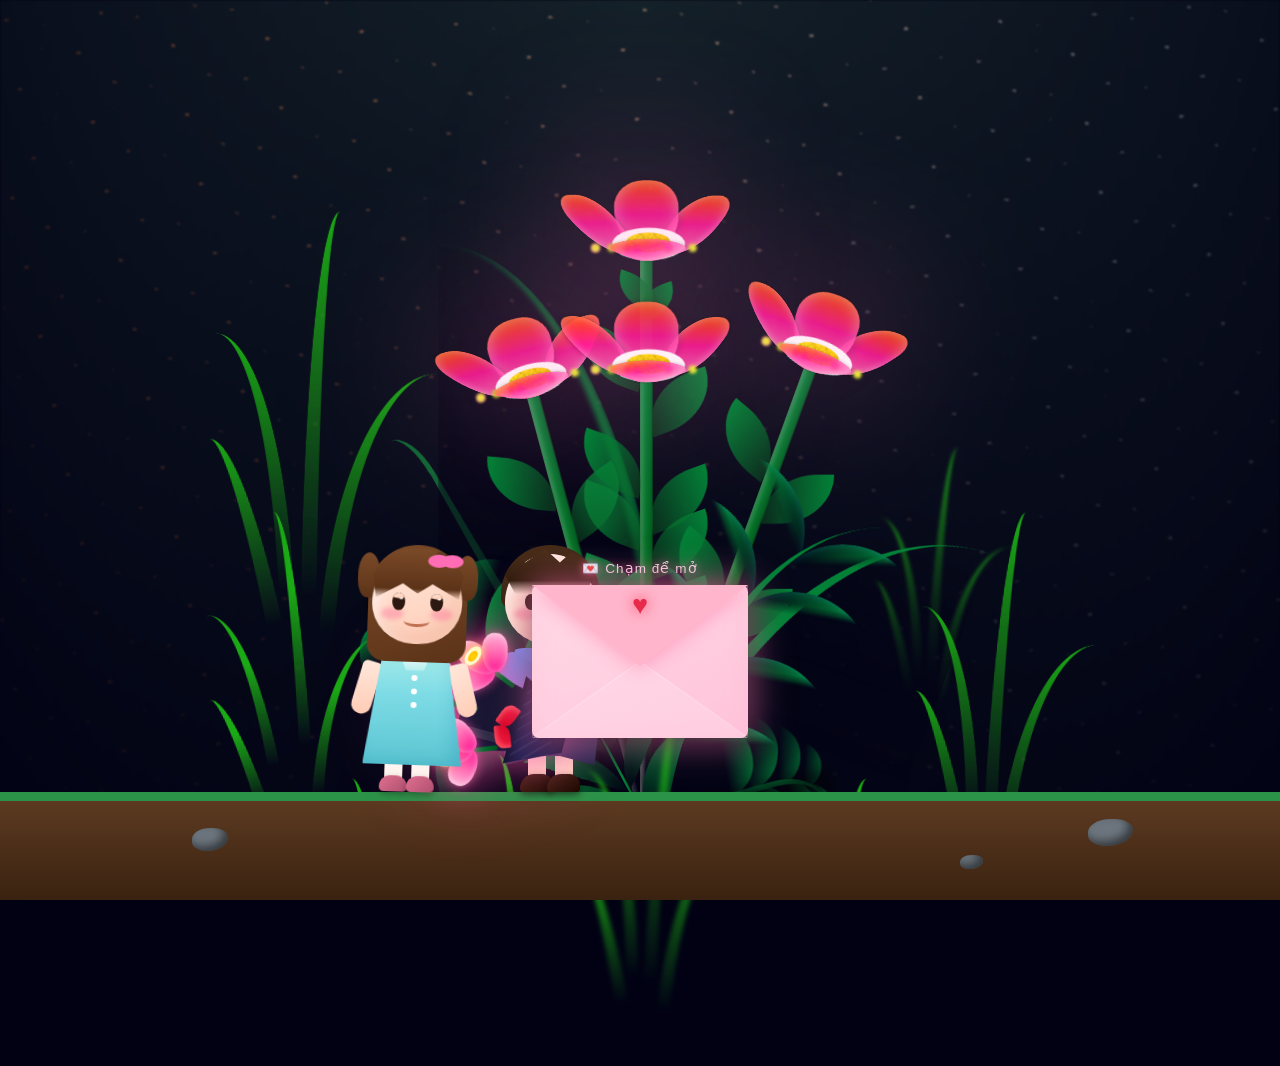
==== index.html @ fabf78ec "flower" ====
<!DOCTYPE html>
<html lang="en">
<head>
  <meta charset="UTF-8">
  <title>Web này chỉ có hoa</title>
  <link rel="icon" type="image/x-icon" href="./flower_346218.png">
  <link rel="stylesheet" href="./style.css">
</head>
<body>
<!-- partial:index.partial.html -->
<body class="container">
  <div class="night"></div>
  <div class="flowers">
    <div class="flower flower--1">
      <div class="flower__leafs flower__leafs--1">
        <div class="flower__leaf flower__leaf--1"></div>
        <div class="flower__leaf flower__leaf--2"></div>
        <div class="flower__leaf flower__leaf--3"></div>
        <div class="flower__leaf flower__leaf--4"></div>
        <div class="flower__white-circle"></div>
        <div class="flower__light flower__light--1"></div>
        <div class="flower__light flower__light--2"></div>
        <div class="flower__light flower__light--3"></div>
        <div class="flower__light flower__light--4"></div>
        <div class="flower__light flower__light--5"></div>
        <div class="flower__light flower__light--6"></div>
        <div class="flower__light flower__light--7"></div>
        <div class="flower__light flower__light--8"></div>
      </div>
      <div class="flower__line">
        <div class="flower__line__leaf flower__line__leaf--1"></div>
        <div class="flower__line__leaf flower__line__leaf--2"></div>
        <div class="flower__line__leaf flower__line__leaf--3"></div>
        <div class="flower__line__leaf flower__line__leaf--4"></div>
        <div class="flower__line__leaf flower__line__leaf--5"></div>
        <div class="flower__line__leaf flower__line__leaf--6"></div>
      </div>
    </div>

    <div class="flower flower--2">
      <div class="flower__leafs flower__leafs--2">
        <div class="flower__leaf flower__leaf--1"></div>
        <div class="flower__leaf flower__leaf--2"></div>
        <div class="flower__leaf flower__leaf--3"></div>
        <div class="flower__leaf flower__leaf--4"></div>
        <div class="flower__white-circle"></div>
        <div class="flower__light flower__light--1"></div>
        <div class="flower__light flower__light--2"></div>
        <div class="flower__light flower__light--3"></div>
        <div class="flower__light flower__light--4"></div>
        <div class="flower__light flower__light--5"></div>
        <div class="flower__light flower__light--6"></div>
        <div class="flower__light flower__light--7"></div>
        <div class="flower__light flower__light--8"></div>
      </div>
      <div class="flower__line">
        <div class="flower__line__leaf flower__line__leaf--1"></div>
        <div class="flower__line__leaf flower__line__leaf--2"></div>
        <div class="flower__line__leaf flower__line__leaf--3"></div>
        <div class="flower__line__leaf flower__line__leaf--4"></div>
      </div>
    </div>

    <div class="flower flower--3">
      <div class="flower__leafs flower__leafs--3">
        <div class="flower__leaf flower__leaf--1"></div>
        <div class="flower__leaf flower__leaf--2"></div>
        <div class="flower__leaf flower__leaf--3"></div>
        <div class="flower__leaf flower__leaf--4"></div>
        <div class="flower__white-circle"></div>
        <div class="flower__light flower__light--1"></div>
        <div class="flower__light flower__light--2"></div>
        <div class="flower__light flower__light--3"></div>
        <div class="flower__light flower__light--4"></div>
        <div class="flower__light flower__light--5"></div>
        <div class="flower__light flower__light--6"></div>
        <div class="flower__light flower__light--7"></div>
        <div class="flower__light flower__light--8"></div>
      </div>
      <div class="flower__line">
        <div class="flower__line__leaf flower__line__leaf--1"></div>
        <div class="flower__line__leaf flower__line__leaf--2"></div>
        <div class="flower__line__leaf flower__line__leaf--3"></div>
        <div class="flower__line__leaf flower__line__leaf--4"></div>
      </div>
    </div>

    <div class="flower flower--4">
      <div class="flower__leafs flower__leafs--3">
        <div class="flower__leaf flower__leaf--1"></div>
        <div class="flower__leaf flower__leaf--2"></div>
        <div class="flower__leaf flower__leaf--3"></div>
        <div class="flower__leaf flower__leaf--4"></div>
        <div class="flower__white-circle"></div>
        <div class="flower__light flower__light--1"></div>
        <div class="flower__light flower__light--2"></div>
        <div class="flower__light flower__light--3"></div>
        <div class="flower__light flower__light--4"></div>
        <div class="flower__light flower__light--5"></div>
        <div class="flower__light flower__light--6"></div>
        <div class="flower__light flower__light--7"></div>
        <div class="flower__light flower__light--8"></div>
      </div>
      <div class="flower__line">
        <div class="flower__line__leaf flower__line__leaf--1"></div>
        <div class="flower__line__leaf flower__line__leaf--2"></div>
        <div class="flower__line__leaf flower__line__leaf--3"></div>
        <div class="flower__line__leaf flower__line__leaf--4"></div>
      </div>
    </div>

    <div class="grow-ans" style="--d:1.2s">
      <div class="flower__g-long">
        <div class="flower__g-long__top"></div>
        <div class="flower__g-long__bottom"></div>
      </div>
    </div>

    <div class="growing-grass">
      <div class="flower__grass flower__grass--1">
        <div class="flower__grass--top"></div>
        <div class="flower__grass--bottom"></div>
        <div class="flower__grass__leaf flower__grass__leaf--1"></div>
        <div class="flower__grass__leaf flower__grass__leaf--2"></div>
        <div class="flower__grass__leaf flower__grass__leaf--3"></div>
        <div class="flower__grass__leaf flower__grass__leaf--4"></div>
        <div class="flower__grass__leaf flower__grass__leaf--5"></div>
        <div class="flower__grass__leaf flower__grass__leaf--6"></div>
        <div class="flower__grass__leaf flower__grass__leaf--7"></div>
        <div class="flower__grass__leaf flower__grass__leaf--8"></div>
        <div class="flower__grass__overlay"></div>
      </div>
    </div>

    <div class="growing-grass">
      <div class="flower__grass flower__grass--2">
        <div class="flower__grass--top"></div>
        <div class="flower__grass--bottom"></div>
        <div class="flower__grass__leaf flower__grass__leaf--1"></div>
        <div class="flower__grass__leaf flower__grass__leaf--2"></div>
        <div class="flower__grass__leaf flower__grass__leaf--3"></div>
        <div class="flower__grass__leaf flower__grass__leaf--4"></div>
        <div class="flower__grass__leaf flower__grass__leaf--5"></div>
        <div class="flower__grass__leaf flower__grass__leaf--6"></div>
        <div class="flower__grass__leaf flower__grass__leaf--7"></div>
        <div class="flower__grass__leaf flower__grass__leaf--8"></div>
        <div class="flower__grass__overlay"></div>
      </div>
    </div>

    <div class="grow-ans" style="--d:2.4s">
      <div class="flower__g-right flower__g-right--1"><div class="leaf"></div></div>
    </div>
    <div class="grow-ans" style="--d:2.8s">
      <div class="flower__g-right flower__g-right--2"><div class="leaf"></div></div>
    </div>

    <div class="grow-ans" style="--d:2.8s">
      <div class="flower__g-front">
        <div class="flower__g-front__leaf-wrapper flower__g-front__leaf-wrapper--1"><div class="flower__g-front__leaf"></div></div>
        <div class="flower__g-front__leaf-wrapper flower__g-front__leaf-wrapper--2"><div class="flower__g-front__leaf"></div></div>
        <div class="flower__g-front__leaf-wrapper flower__g-front__leaf-wrapper--3"><div class="flower__g-front__leaf"></div></div>
        <div class="flower__g-front__leaf-wrapper flower__g-front__leaf-wrapper--4"><div class="flower__g-front__leaf"></div></div>
        <div class="flower__g-front__leaf-wrapper flower__g-front__leaf-wrapper--5"><div class="flower__g-front__leaf"></div></div>
        <div class="flower__g-front__leaf-wrapper flower__g-front__leaf-wrapper--6"><div class="flower__g-front__leaf"></div></div>
        <div class="flower__g-front__leaf-wrapper flower__g-front__leaf-wrapper--7"><div class="flower__g-front__leaf"></div></div>
        <div class="flower__g-front__leaf-wrapper flower__g-front__leaf-wrapper--8"><div class="flower__g-front__leaf"></div></div>
        <div class="flower__g-front__line"></div>
      </div>
    </div>

    <div class="grow-ans" style="--d:3.2s">
      <div class="flower__g-fr">
        <div class="leaf"></div>
        <div class="flower__g-fr__leaf flower__g-fr__leaf--1"></div>
        <div class="flower__g-fr__leaf flower__g-fr__leaf--2"></div>
        <div class="flower__g-fr__leaf flower__g-fr__leaf--3"></div>
        <div class="flower__g-fr__leaf flower__g-fr__leaf--4"></div>
        <div class="flower__g-fr__leaf flower__g-fr__leaf--5"></div>
        <div class="flower__g-fr__leaf flower__g-fr__leaf--6"></div>
        <div class="flower__g-fr__leaf flower__g-fr__leaf--7"></div>
        <div class="flower__g-fr__leaf flower__g-fr__leaf--8"></div>
      </div>
    </div>

    <div class="long-g long-g--0">
      <div class="grow-ans" style="--d:3s"><div class="leaf leaf--0"></div></div>
      <div class="grow-ans" style="--d:2.2s"><div class="leaf leaf--1"></div></div>
      <div class="grow-ans" style="--d:3.4s"><div class="leaf leaf--2"></div></div>
      <div class="grow-ans" style="--d:3.6s"><div class="leaf leaf--3"></div></div>
    </div>
    <div class="long-g long-g--1">
      <div class="grow-ans" style="--d:3.6s"><div class="leaf leaf--0"></div></div>
      <div class="grow-ans" style="--d:3.8s"><div class="leaf leaf--1"></div></div>
      <div class="grow-ans" style="--d:4s"><div class="leaf leaf--2"></div></div>
      <div class="grow-ans" style="--d:4.2s"><div class="leaf leaf--3"></div></div>
    </div>
    <div class="long-g long-g--2">
      <div class="grow-ans" style="--d:4s"><div class="leaf leaf--0"></div></div>
      <div class="grow-ans" style="--d:4.2s"><div class="leaf leaf--1"></div></div>
      <div class="grow-ans" style="--d:4.4s"><div class="leaf leaf--2"></div></div>
      <div class="grow-ans" style="--d:4.6s"><div class="leaf leaf--3"></div></div>
    </div>
    <div class="long-g long-g--3">
      <div class="grow-ans" style="--d:4s"><div class="leaf leaf--0"></div></div>
      <div class="grow-ans" style="--d:4.2s"><div class="leaf leaf--1"></div></div>
      <div class="grow-ans" style="--d:3s"><div class="leaf leaf--2"></div></div>
      <div class="grow-ans" style="--d:3.6s"><div class="leaf leaf--3"></div></div>
    </div>
    <div class="long-g long-g--4">
      <div class="grow-ans" style="--d:4s"><div class="leaf leaf--0"></div></div>
      <div class="grow-ans" style="--d:4.2s"><div class="leaf leaf--1"></div></div>
      <div class="grow-ans" style="--d:3s"><div class="leaf leaf--2"></div></div>
      <div class="grow-ans" style="--d:3.6s"><div class="leaf leaf--3"></div></div>
    </div>
    <div class="long-g long-g--5">
      <div class="grow-ans" style="--d:4s"><div class="leaf leaf--0"></div></div>
      <div class="grow-ans" style="--d:4.2s"><div class="leaf leaf--1"></div></div>
      <div class="grow-ans" style="--d:3s"><div class="leaf leaf--2"></div></div>
      <div class="grow-ans" style="--d:3.6s"><div class="leaf leaf--3"></div></div>
    </div>
    <div class="long-g long-g--6">
      <div class="grow-ans" style="--d:4.2s"><div class="leaf leaf--0"></div></div>
      <div class="grow-ans" style="--d:4.4s"><div class="leaf leaf--1"></div></div>
      <div class="grow-ans" style="--d:4.6s"><div class="leaf leaf--2"></div></div>
      <div class="grow-ans" style="--d:4.8s"><div class="leaf leaf--3"></div></div>
    </div>
    <div class="long-g long-g--7">
      <div class="grow-ans" style="--d:3s"><div class="leaf leaf--0"></div></div>
      <div class="grow-ans" style="--d:3.2s"><div class="leaf leaf--1"></div></div>
      <div class="grow-ans" style="--d:3.5s"><div class="leaf leaf--2"></div></div>
      <div class="grow-ans" style="--d:3.6s"><div class="leaf leaf--3"></div></div>
    </div>
  </div>

  <!-- Mặt đất -->
  <div class="ground-dirt">
    <div class="rock r1"></div>
    <div class="rock r2"></div>
    <div class="rock r3"></div>
  </div>

  <!-- Nhân vật -->
  <div class="scene-characters">
    <div class="girl-chibi">
      <div class="head">
        <div class="hair-back"></div>
        <div class="face">
          <div class="blush left"></div>
          <div class="blush right"></div>
          <div class="eye left sad"></div>
          <div class="eye right sad"></div>
          <div class="mouth sad"></div>
          <div class="tear"></div>
        </div>
        <div class="hair-front"></div>
      </div>
      <div class="body">
        <div class="leg left"></div>
        <div class="leg right"></div>
        <div class="dress"></div>
        <div class="arm left"></div>
        <div class="arm right"></div>
      </div>
    </div>

    <div class="boy-chibi">
      <div class="head">
        <div class="hair-back"></div>
        <div class="face">
          <div class="blush left"></div>
          <div class="blush right"></div>
          <div class="eye left"></div>
          <div class="eye right"></div>
          <div class="mouth smile"></div>
        </div>
        <div class="hair-front boy-hair"></div>
      </div>
      <div class="body">
        <div class="leg left"></div>
        <div class="leg right"></div>
        <div class="pants"></div>
        <div class="shirt"></div>
        <div class="arm right hold-bouquet">
          <div class="bouquet-glowing">
            <div class="wrap-back"></div>
            <div class="mini-flower mf1">
              <div class="m-stem"></div>
              <div class="m-leaf m-left"></div>
              <div class="m-leaf m-center"></div>
              <div class="m-leaf m-right"></div>
              <div class="m-white-circle"></div>
            </div>
            <div class="mini-flower mf2">
              <div class="m-stem"></div>
              <div class="m-leaf m-left"></div>
              <div class="m-leaf m-center"></div>
              <div class="m-leaf m-right"></div>
              <div class="m-white-circle"></div>
            </div>
            <div class="mini-flower mf3">
              <div class="m-stem"></div>
              <div class="m-leaf m-left"></div>
              <div class="m-leaf m-center"></div>
              <div class="m-leaf m-right"></div>
              <div class="m-white-circle"></div>
            </div>
            <div class="wrap-front"></div>
            <div class="ribbon-bow"></div>
          </div>
        </div>
      </div>
    </div>
  </div>

  <!-- Bong bóng trái tim -->
  <div class="bubbles">
    <div class="bubble"><svg class="heart" viewBox="0 0 32 32"><path d="M23.6 2c-3.363 0-6.258 2.736-7.599 5.594-1.342-2.858-4.237-5.594-7.601-5.594-4.637 0-8.4 3.764-8.4 8.401 0 9.433 9.516 11.906 16.001 21.232 6.13-9.268 15.999-12.1 15.999-21.232 0-4.637-3.763-8.401-8.4-8.401z"></path></svg></div>
    <div class="bubble"><svg class="heart" viewBox="0 0 32 32"><path d="M23.6 2c-3.363 0-6.258 2.736-7.599 5.594-1.342-2.858-4.237-5.594-7.601-5.594-4.637 0-8.4 3.764-8.4 8.401 0 9.433 9.516 11.906 16.001 21.232 6.13-9.268 15.999-12.1 15.999-21.232 0-4.637-3.763-8.401-8.4-8.401z"></path></svg></div>
    <div class="bubble"><svg class="heart" viewBox="0 0 32 32"><path d="M23.6 2c-3.363 0-6.258 2.736-7.599 5.594-1.342-2.858-4.237-5.594-7.601-5.594-4.637 0-8.4 3.764-8.4 8.401 0 9.433 9.516 11.906 16.001 21.232 6.13-9.268 15.999-12.1 15.999-21.232 0-4.637-3.763-8.401-8.4-8.401z"></path></svg></div>
    <div class="bubble"><svg class="heart" viewBox="0 0 32 32"><path d="M23.6 2c-3.363 0-6.258 2.736-7.599 5.594-1.342-2.858-4.237-5.594-7.601-5.594-4.637 0-8.4 3.764-8.4 8.401 0 9.433 9.516 11.906 16.001 21.232 6.13-9.268 15.999-12.1 15.999-21.232 0-4.637-3.763-8.401-8.4-8.401z"></path></svg></div>
    <div class="bubble"><svg class="heart" viewBox="0 0 32 32"><path d="M23.6 2c-3.363 0-6.258 2.736-7.599 5.594-1.342-2.858-4.237-5.594-7.601-5.594-4.637 0-8.4 3.764-8.4 8.401 0 9.433 9.516 11.906 16.001 21.232 6.13-9.268 15.999-12.1 15.999-21.232 0-4.637-3.763-8.401-8.4-8.401z"></path></svg></div>
    <div class="bubble"><svg class="heart" viewBox="0 0 32 32"><path d="M23.6 2c-3.363 0-6.258 2.736-7.599 5.594-1.342-2.858-4.237-5.594-7.601-5.594-4.637 0-8.4 3.764-8.4 8.401 0 9.433 9.516 11.906 16.001 21.232 6.13-9.268 15.999-12.1 15.999-21.232 0-4.637-3.763-8.401-8.4-8.401z"></path></svg></div>
    <div class="bubble"><svg class="heart" viewBox="0 0 32 32"><path d="M23.6 2c-3.363 0-6.258 2.736-7.599 5.594-1.342-2.858-4.237-5.594-7.601-5.594-4.637 0-8.4 3.764-8.4 8.401 0 9.433 9.516 11.906 16.001 21.232 6.13-9.268 15.999-12.1 15.999-21.232 0-4.637-3.763-8.401-8.4-8.401z"></path></svg></div>
    <div class="bubble"><svg class="heart" viewBox="0 0 32 32"><path d="M23.6 2c-3.363 0-6.258 2.736-7.599 5.594-1.342-2.858-4.237-5.594-7.601-5.594-4.637 0-8.4 3.764-8.4 8.401 0 9.433 9.516 11.906 16.001 21.232 6.13-9.268 15.999-12.1 15.999-21.232 0-4.637-3.763-8.401-8.4-8.401z"></path></svg></div>
    <div class="bubble"><svg class="heart" viewBox="0 0 32 32"><path d="M23.6 2c-3.363 0-6.258 2.736-7.599 5.594-1.342-2.858-4.237-5.594-7.601-5.594-4.637 0-8.4 3.764-8.4 8.401 0 9.433 9.516 11.906 16.001 21.232 6.13-9.268 15.999-12.1 15.999-21.232 0-4.637-3.763-8.401-8.4-8.401z"></path></svg></div>
    <div class="bubble"><svg class="heart" viewBox="0 0 32 32"><path d="M23.6 2c-3.363 0-6.258 2.736-7.599 5.594-1.342-2.858-4.237-5.594-7.601-5.594-4.637 0-8.4 3.764-8.4 8.401 0 9.433 9.516 11.906 16.001 21.232 6.13-9.268 15.999-12.1 15.999-21.232 0-4.637-3.763-8.401-8.4-8.401z"></path></svg></div>
    <div class="bubble"><svg class="heart" viewBox="0 0 32 32"><path d="M23.6 2c-3.363 0-6.258 2.736-7.599 5.594-1.342-2.858-4.237-5.594-7.601-5.594-4.637 0-8.4 3.764-8.4 8.401 0 9.433 9.516 11.906 16.001 21.232 6.13-9.268 15.999-12.1 15.999-21.232 0-4.637-3.763-8.401-8.4-8.401z"></path></svg></div>
    <div class="bubble"><svg class="heart" viewBox="0 0 32 32"><path d="M23.6 2c-3.363 0-6.258 2.736-7.599 5.594-1.342-2.858-4.237-5.594-7.601-5.594-4.637 0-8.4 3.764-8.4 8.401 0 9.433 9.516 11.906 16.001 21.232 6.13-9.268 15.999-12.1 15.999-21.232 0-4.637-3.763-8.401-8.4-8.401z"></path></svg></div>
    <div class="bubble"><svg class="heart" viewBox="0 0 32 32"><path d="M23.6 2c-3.363 0-6.258 2.736-7.599 5.594-1.342-2.858-4.237-5.594-7.601-5.594-4.637 0-8.4 3.764-8.4 8.401 0 9.433 9.516 11.906 16.001 21.232 6.13-9.268 15.999-12.1 15.999-21.232 0-4.637-3.763-8.401-8.4-8.401z"></path></svg></div>
    <div class="bubble"><svg class="heart" viewBox="0 0 32 32"><path d="M23.6 2c-3.363 0-6.258 2.736-7.599 5.594-1.342-2.858-4.237-5.594-7.601-5.594-4.637 0-8.4 3.764-8.4 8.401 0 9.433 9.516 11.906 16.001 21.232 6.13-9.268 15.999-12.1 15.999-21.232 0-4.637-3.763-8.401-8.4-8.401z"></path></svg></div>
    <div class="bubble"><svg class="heart" viewBox="0 0 32 32"><path d="M23.6 2c-3.363 0-6.258 2.736-7.599 5.594-1.342-2.858-4.237-5.594-7.601-5.594-4.637 0-8.4 3.764-8.4 8.401 0 9.433 9.516 11.906 16.001 21.232 6.13-9.268 15.999-12.1 15.999-21.232 0-4.637-3.763-8.401-8.4-8.401z"></path></svg></div>
    <div class="bubble"><svg class="heart" viewBox="0 0 32 32"><path d="M23.6 2c-3.363 0-6.258 2.736-7.599 5.594-1.342-2.858-4.237-5.594-7.601-5.594-4.637 0-8.4 3.764-8.4 8.401 0 9.433 9.516 11.906 16.001 21.232 6.13-9.268 15.999-12.1 15.999-21.232 0-4.637-3.763-8.401-8.4-8.401z"></path></svg></div>
    <div class="bubble"><svg class="heart" viewBox="0 0 32 32"><path d="M23.6 2c-3.363 0-6.258 2.736-7.599 5.594-1.342-2.858-4.237-5.594-7.601-5.594-4.637 0-8.4 3.764-8.4 8.401 0 9.433 9.516 11.906 16.001 21.232 6.13-9.268 15.999-12.1 15.999-21.232 0-4.637-3.763-8.401-8.4-8.401z"></path></svg></div>
    <div class="bubble"><svg class="heart" viewBox="0 0 32 32"><path d="M23.6 2c-3.363 0-6.258 2.736-7.599 5.594-1.342-2.858-4.237-5.594-7.601-5.594-4.637 0-8.4 3.764-8.4 8.401 0 9.433 9.516 11.906 16.001 21.232 6.13-9.268 15.999-12.1 15.999-21.232 0-4.637-3.763-8.401-8.4-8.401z"></path></svg></div>
    <div class="bubble"><svg class="heart" viewBox="0 0 32 32"><path d="M23.6 2c-3.363 0-6.258 2.736-7.599 5.594-1.342-2.858-4.237-5.594-7.601-5.594-4.637 0-8.4 3.764-8.4 8.401 0 9.433 9.516 11.906 16.001 21.232 6.13-9.268 15.999-12.1 15.999-21.232 0-4.637-3.763-8.401-8.4-8.401z"></path></svg></div>
    <div class="bubble"><svg class="heart" viewBox="0 0 32 32"><path d="M23.6 2c-3.363 0-6.258 2.736-7.599 5.594-1.342-2.858-4.237-5.594-7.601-5.594-4.637 0-8.4 3.764-8.4 8.401 0 9.433 9.516 11.906 16.001 21.232 6.13-9.268 15.999-12.1 15.999-21.232 0-4.637-3.763-8.401-8.4-8.401z"></path></svg></div>
  </div>

  <!-- ========== PHONG THƯ TÌNH YÊU ========== -->
  <div class="love-letter-wrap" id="letterWrap">
    <div class="letter-hint">💌 Chạm để mở</div>
    <div class="envelope" id="envelope">
      <!-- Nắp phong bì -->
      <div class="env-flap" id="envFlap">
        <div class="env-heart">♥</div>
      </div>
      <!-- Thân phong bì -->
      <div class="env-body">
        <div class="env-left"></div>
        <div class="env-right"></div>
        <div class="env-bottom"></div>
      </div>
      <!-- Lá thư bên trong -->
      <div class="letter-paper" id="letterPaper">
        <div class="letter-content">
          <p class="letter-line l1">Xin lỗi! 🌸</p>
          <p class="letter-line l2">Anh xin lỗi vì một phút nào đó</p>
          <p class="letter-line l3">anh đã thiếu tôn trọng đối với em</p>
          <p class="letter-line l4">Anh xin lỗi vì đã khiến em</p>
          <p class="letter-line l5">khó chịu, không vui...</p>
          <p class="letter-line l6">Anh xin lỗi đã mang sự</p>
          <p class="letter-line l7">không tin tưởng đối với em</p>
          <p class="letter-sig">Anh xin lỗi em nhiều ♥</p>
        </div>
      </div>
    </div>
  </div>

  <!-- ========== CÁNH HOA ĐÀO RƠI ========== -->
  <div class="sakura-container" id="sakuraContainer"></div>

</body>
<!-- partial -->
<script src="./script.js"></script>
</body>
</html>
---- style.css ----
*,
*::after,
*::before {
  padding: 0;
  margin: 0;
  box-sizing: border-box;
}

:root {
  --dark-color: #010113;
}

body {
  display: flex;
  align-items: flex-end;
  justify-content: center;
  min-height: 100vh;
  background-color: var(--dark-color);
  overflow: hidden;
  perspective: 1000px;
}
.night {
  position: fixed;
  left: 50%;
  top: 0;
  transform: translateX(-50%);
  width: 100%;
  height: 100%;
  filter: blur(0.1vmin);
  background-image: radial-gradient(
      ellipse at top,
      transparent 0%,
      var(--dark-color)
    ),
    radial-gradient(
      ellipse at bottom,
      var(--dark-color),
      rgba(145, 233, 255, 0.2)
    ),
    repeating-linear-gradient(
      220deg,
      rgb(0, 0, 0) 0px,
      rgb(0, 0, 0) 19px,
      transparent 19px,
      transparent 22px
    ),
    repeating-linear-gradient(
      189deg,
      rgb(0, 0, 0) 0px,
      rgb(0, 0, 0) 19px,
      transparent 19px,
      transparent 22px
    ),
    repeating-linear-gradient(
      148deg,
      rgb(0, 0, 0) 0px,
      rgb(0, 0, 0) 19px,
      transparent 19px,
      transparent 22px
    ),
    linear-gradient(90deg, rgb(255, 94, 0), rgb(240, 240, 240));
}

.flowers {
  position: relative;
  transform: scale(0.9);
}

.flower {
  position: absolute;
  bottom: 10vmin;
  transform-origin: bottom center;
  z-index: 10;
  --fl-speed: 0.8s;
}
.flower--1 {
  -webkit-animation: moving-flower-1 4s linear infinite;
  animation: moving-flower-1 4s linear infinite;
}
.flower--1 .flower__line {
  height: 70vmin;
  -webkit-animation-delay: 0.3s;
  animation-delay: 0.3s;
}
.flower--1 .flower__line__leaf--1 {
  -webkit-animation: blooming-leaf-right var(--fl-speed) 1.6s backwards;
  animation: blooming-leaf-right var(--fl-speed) 1.6s backwards;
}
.flower--1 .flower__line__leaf--2 {
  -webkit-animation: blooming-leaf-right var(--fl-speed) 1.4s backwards;
  animation: blooming-leaf-right var(--fl-speed) 1.4s backwards;
}
.flower--1 .flower__line__leaf--3 {
  -webkit-animation: blooming-leaf-left var(--fl-speed) 1.2s backwards;
  animation: blooming-leaf-left var(--fl-speed) 1.2s backwards;
}
.flower--1 .flower__line__leaf--4 {
  -webkit-animation: blooming-leaf-left var(--fl-speed) 1s backwards;
  animation: blooming-leaf-left var(--fl-speed) 1s backwards;
}
.flower--1 .flower__line__leaf--5 {
  -webkit-animation: blooming-leaf-right var(--fl-speed) 1.8s backwards;
  animation: blooming-leaf-right var(--fl-speed) 1.8s backwards;
}
.flower--1 .flower__line__leaf--6 {
  -webkit-animation: blooming-leaf-left var(--fl-speed) 2s backwards;
  animation: blooming-leaf-left var(--fl-speed) 2s backwards;
}
.flower--2 {
  left: 50%;
  transform: rotate(20deg);
  -webkit-animation: moving-flower-2 4s linear infinite;
  animation: moving-flower-2 4s linear infinite;
}
.flower--2 .flower__line {
  height: 60vmin;
  -webkit-animation-delay: 0.6s;
  animation-delay: 0.6s;
}
.flower--2 .flower__line__leaf--1 {
  -webkit-animation: blooming-leaf-right var(--fl-speed) 1.9s backwards;
  animation: blooming-leaf-right var(--fl-speed) 1.9s backwards;
}
.flower--2 .flower__line__leaf--2 {
  -webkit-animation: blooming-leaf-right var(--fl-speed) 1.7s backwards;
  animation: blooming-leaf-right var(--fl-speed) 1.7s backwards;
}
.flower--2 .flower__line__leaf--3 {
  -webkit-animation: blooming-leaf-left var(--fl-speed) 1.5s backwards;
  animation: blooming-leaf-left var(--fl-speed) 1.5s backwards;
}
.flower--2 .flower__line__leaf--4 {
  -webkit-animation: blooming-leaf-left var(--fl-speed) 1.3s backwards;
  animation: blooming-leaf-left var(--fl-speed) 1.3s backwards;
}
.flower--3 {
  left: 50%;
  transform: rotate(-15deg);
  -webkit-animation: moving-flower-3 4s linear infinite;
  animation: moving-flower-3 4s linear infinite;
}
.flower--3 .flower__line {
  -webkit-animation-delay: 0.9s;
  animation-delay: 0.9s;
}
.flower--3 .flower__line__leaf--1 {
  -webkit-animation: blooming-leaf-right var(--fl-speed) 2.5s backwards;
  animation: blooming-leaf-right var(--fl-speed) 2.5s backwards;
}
.flower--3 .flower__line__leaf--2 {
  -webkit-animation: blooming-leaf-right var(--fl-speed) 2.3s backwards;
  animation: blooming-leaf-right var(--fl-speed) 2.3s backwards;
}
.flower--3 .flower__line__leaf--3 {
  -webkit-animation: blooming-leaf-left var(--fl-speed) 2.1s backwards;
  animation: blooming-leaf-left var(--fl-speed) 2.1s backwards;
}
.flower--3 .flower__line__leaf--4 {
  -webkit-animation: blooming-leaf-left var(--fl-speed) 1.9s backwards;
  animation: blooming-leaf-left var(--fl-speed) 1.9s backwards;
}
.flower__leafs {
  position: relative;
  -webkit-animation: blooming-flower 2s backwards;
  animation: blooming-flower 2s backwards;
}
.flower__leafs--1 {
  -webkit-animation-delay: 1.1s;
  animation-delay: 1.1s;
}
.flower__leafs--2 {
  -webkit-animation-delay: 1.4s;
  animation-delay: 1.4s;
}
.flower__leafs--3 {
  -webkit-animation-delay: 1.7s;
  animation-delay: 1.7s;
}
.flower__leafs::after {
  content: '';
  position: absolute;
  left: 0;
  top: 0;
  transform: translate(-50%, -100%);
  width: 8vmin;
  height: 8vmin;
  background-color: #ff69b4;
  filter: blur(10vmin);
}
.flower__leaf {
  position: absolute;
  bottom: 0;
  left: 50%;
  width: 8vmin;
  height: 11vmin;
  border-radius: 51% 49% 47% 53%/44% 45% 55% 69%;
  background-color: #ff69b4; /* Màu hồng nhạt hơn */
  background-image: linear-gradient(
    to top,
    #ff69b4,
    #ff1493,
    #ff4500
  ); /* Gradient từ hồng nhạt đến cam đậm */
  transform-origin: bottom center;
  opacity: 0.9;
  box-shadow: inset 0 0 2vmin rgba(255, 255, 255, 0.5),
    0 0 1vmin rgba(0, 0, 0, 0.3); /* Thêm shadow bên ngoài để tạo chiều sâu */
  transition: background-color 0.3s ease, background-image 0.3s ease; /* Thêm hiệu ứng chuyển đổi mượt mà */
}

.flower__leaf:hover {
  background-image: linear-gradient(
    to top,
    #ff4500,
    #ff1493,
    #ff69b4
  ); /* Đổi hướng gradient khi hover */
  box-shadow: inset 0 0 2vmin rgba(255, 255, 255, 0.7),
    0 0 2vmin rgba(0, 0, 0, 0.5); /* Tăng độ sáng của shadow khi hover */
}
.flower__leaf--1 {
  transform: translate(-10%, 1%) rotateY(40deg) rotateX(-50deg);
}
.flower__leaf--2 {
  transform: translate(-50%, -4%) rotateX(40deg);
}
.flower__leaf--3 {
  transform: translate(-90%, 0%) rotateY(45deg) rotateX(50deg);
}
.flower__leaf--4 {
  width: 8vmin;
  height: 8vmin;
  transform-origin: bottom left;
  border-radius: 4vmin 10vmin 4vmin 4vmin;
  transform: translate(0%, 18%) rotateX(70deg) rotate(-43deg);
  background-image: linear-gradient(to top, #ff69b4, #ff1493, #ff4500);
  z-index: 1;
  opacity: 0.8;
}
.flower__white-circle {
  position: absolute;
  left: -3.5vmin;
  top: -3vmin;
  width: 9vmin;
  height: 4vmin;
  border-radius: 50%;
  background-color: #fff;
}
.flower__white-circle::after {
  content: '';
  position: absolute;
  left: 50%;
  top: 45%;
  transform: translate(-50%, -50%);
  width: 60%;
  height: 60%;
  border-radius: inherit;
  background-image: repeating-linear-gradient(
      135deg,
      rgba(0, 0, 0, 0.03) 0px,
      rgba(0, 0, 0, 0.03) 1px,
      transparent 1px,
      transparent 12px
    ),
    repeating-linear-gradient(
      45deg,
      rgba(0, 0, 0, 0.03) 0px,
      rgba(0, 0, 0, 0.03) 1px,
      transparent 1px,
      transparent 12px
    ),
    repeating-linear-gradient(
      67.5deg,
      rgba(0, 0, 0, 0.03) 0px,
      rgba(0, 0, 0, 0.03) 1px,
      transparent 1px,
      transparent 12px
    ),
    repeating-linear-gradient(
      135deg,
      rgba(0, 0, 0, 0.03) 0px,
      rgba(0, 0, 0, 0.03) 1px,
      transparent 1px,
      transparent 12px
    ),
    repeating-linear-gradient(
      45deg,
      rgba(0, 0, 0, 0.03) 0px,
      rgba(0, 0, 0, 0.03) 1px,
      transparent 1px,
      transparent 12px
    ),
    repeating-linear-gradient(
      112.5deg,
      rgba(0, 0, 0, 0.03) 0px,
      rgba(0, 0, 0, 0.03) 1px,
      transparent 1px,
      transparent 12px
    ),
    repeating-linear-gradient(
      112.5deg,
      rgba(0, 0, 0, 0.03) 0px,
      rgba(0, 0, 0, 0.03) 1px,
      transparent 1px,
      transparent 12px
    ),
    repeating-linear-gradient(
      45deg,
      rgba(0, 0, 0, 0.03) 0px,
      rgba(0, 0, 0, 0.03) 1px,
      transparent 1px,
      transparent 12px
    ),
    repeating-linear-gradient(
      22.5deg,
      rgba(0, 0, 0, 0.03) 0px,
      rgba(0, 0, 0, 0.03) 1px,
      transparent 1px,
      transparent 12px
    ),
    repeating-linear-gradient(
      45deg,
      rgba(0, 0, 0, 0.03) 0px,
      rgba(0, 0, 0, 0.03) 1px,
      transparent 1px,
      transparent 12px
    ),
    repeating-linear-gradient(
      22.5deg,
      rgba(0, 0, 0, 0.03) 0px,
      rgba(0, 0, 0, 0.03) 1px,
      transparent 1px,
      transparent 12px
    ),
    repeating-linear-gradient(
      135deg,
      rgba(0, 0, 0, 0.03) 0px,
      rgba(0, 0, 0, 0.03) 1px,
      transparent 1px,
      transparent 12px
    ),
    repeating-linear-gradient(
      157.5deg,
      rgba(0, 0, 0, 0.03) 0px,
      rgba(0, 0, 0, 0.03) 1px,
      transparent 1px,
      transparent 12px
    ),
    repeating-linear-gradient(
      67.5deg,
      rgba(0, 0, 0, 0.03) 0px,
      rgba(0, 0, 0, 0.03) 1px,
      transparent 1px,
      transparent 12px
    ),
    repeating-linear-gradient(
      67.5deg,
      rgba(0, 0, 0, 0.03) 0px,
      rgba(0, 0, 0, 0.03) 1px,
      transparent 1px,
      transparent 12px
    ),
    linear-gradient(90deg, rgb(255, 235, 18), rgb(255, 206, 0));
}
.flower__line {
  height: 55vmin;
  width: 1.5vmin;
  background-image: linear-gradient(
      to left,
      rgba(0, 0, 0, 0.2),
      transparent,
      rgba(255, 255, 255, 0.2)
    ),
    linear-gradient(to top, transparent 10%, #056d24, #028137);
  box-shadow: inset 0 0 2px rgba(0, 0, 0, 0.5);
  -webkit-animation: grow-flower-tree 4s backwards;
  animation: grow-flower-tree 4s backwards;
}
.flower__line__leaf {
  --w: 7vmin;
  --h: calc(var(--w) + 2vmin);
  position: absolute;
  top: 20%;
  left: 90%;
  width: var(--w);
  height: var(--h);
  border-top-right-radius: var(--h);
  border-bottom-left-radius: var(--h);
  background-image: linear-gradient(to top, rgba(12, 94, 32, 0.4), #028137);
}
.flower__line__leaf--1 {
  transform: rotate(70deg) rotateY(30deg);
}
.flower__line__leaf--2 {
  top: 45%;
  transform: rotate(70deg) rotateY(30deg);
}
.flower__line__leaf--3,
.flower__line__leaf--4,
.flower__line__leaf--6 {
  border-top-right-radius: 0;
  border-bottom-left-radius: 0;
  border-top-left-radius: var(--h);
  border-bottom-right-radius: var(--h);
  left: -460%;
  top: 12%;
  transform: rotate(-70deg) rotateY(30deg);
}
.flower__line__leaf--4 {
  top: 40%;
}
.flower__line__leaf--5 {
  top: 0;
  transform-origin: left;
  transform: rotate(70deg) rotateY(30deg) scale(0.6);
}
.flower__line__leaf--6 {
  top: -2%;
  left: -450%;
  transform-origin: right;
  transform: rotate(-70deg) rotateY(30deg) scale(0.6);
}
.flower__light {
  position: absolute;
  bottom: 0vmin;
  width: 1vmin;
  height: 1vmin;
  background-color: #ff69b4;
  border-radius: 50%;
  filter: blur(0.2vmin);
  -webkit-animation: light-ans 4s linear infinite backwards;
  animation: light-ans 4s linear infinite backwards;
}
.flower__light:nth-child(odd) {
  background-color: #e6f331;
}
.flower__light--1 {
  left: -2vmin;
  -webkit-animation-delay: 1s;
  animation-delay: 1s;
}
.flower__light--2 {
  left: 3vmin;
  -webkit-animation-delay: 0.5s;
  animation-delay: 0.5s;
}
.flower__light--3 {
  left: -6vmin;
  -webkit-animation-delay: 0.3s;
  animation-delay: 0.3s;
}
.flower__light--4 {
  left: 6vmin;
  -webkit-animation-delay: 0.9s;
  animation-delay: 0.9s;
}
.flower__light--5 {
  left: -1vmin;
  -webkit-animation-delay: 1.5s;
  animation-delay: 1.5s;
}
.flower__light--6 {
  left: -4vmin;
  -webkit-animation-delay: 3s;
  animation-delay: 3s;
}
.flower__light--7 {
  left: 3vmin;
  -webkit-animation-delay: 2s;
  animation-delay: 2s;
}
.flower__light--8 {
  left: -6vmin;
  -webkit-animation-delay: 3.5s;
  animation-delay: 3.5s;
}
.flower__grass {
  --c: #028137;
  --line-w: 1.5vmin;
  position: absolute;
  bottom: 12vmin;
  left: -7vmin;
  display: flex;
  flex-direction: column;
  align-items: flex-end;
  z-index: 20;
  transform-origin: bottom center;
  transform: rotate(-48deg) rotateY(40deg);
}
.flower__grass--1 {
  -webkit-animation: moving-grass 2s linear infinite;
  animation: moving-grass 2s linear infinite;
}
.flower__grass--2 {
  left: 2vmin;
  bottom: 10vmin;
  transform: scale(0.5) rotate(75deg) rotateX(10deg) rotateY(-200deg);
  opacity: 0.8;
  z-index: 0;
  -webkit-animation: moving-grass--2 1.5s linear infinite;
  animation: moving-grass--2 1.5s linear infinite;
}
.flower__grass--top {
  width: 7vmin;
  height: 10vmin;
  border-top-right-radius: 100%;
  border-right: var(--line-w) solid var(--c);
  transform-origin: bottom center;
  transform: rotate(-2deg);
}
.flower__grass--bottom {
  margin-top: -2px;
  width: var(--line-w);
  height: 25vmin;
  background-image: linear-gradient(to top, transparent, var(--c));
}
.flower__grass__leaf {
  --size: 10vmin;
  position: absolute;
  width: calc(var(--size) * 2.1);
  height: var(--size);
  border-top-left-radius: var(--size);
  border-top-right-radius: var(--size);
  background-image: linear-gradient(
    to top,
    transparent,
    transparent 30%,
    var(--c)
  );
  z-index: 100;
}
.flower__grass__leaf--1 {
  top: -6%;
  left: 30%;
  --size: 6vmin;
  transform: rotate(-20deg);
  -webkit-animation: growing-grass-ans--1 2s 2.6s backwards;
  animation: growing-grass-ans--1 2s 2.6s backwards;
}
@-webkit-keyframes growing-grass-ans--1 {
  0% {
    transform-origin: bottom left;
    transform: rotate(-20deg) scale(0);
  }
}
@keyframes growing-grass-ans--1 {
  0% {
    transform-origin: bottom left;
    transform: rotate(-20deg) scale(0);
  }
}
.flower__grass__leaf--2 {
  top: -5%;
  left: -110%;
  --size: 6vmin;
  transform: rotate(10deg);
  -webkit-animation: growing-grass-ans--2 2s 2.4s linear backwards;
  animation: growing-grass-ans--2 2s 2.4s linear backwards;
}
@-webkit-keyframes growing-grass-ans--2 {
  0% {
    transform-origin: bottom right;
    transform: rotate(10deg) scale(0);
  }
}
@keyframes growing-grass-ans--2 {
  0% {
    transform-origin: bottom right;
    transform: rotate(10deg) scale(0);
  }
}
.flower__grass__leaf--3 {
  top: 5%;
  left: 60%;
  --size: 8vmin;
  transform: rotate(-18deg) rotateX(-20deg);
  -webkit-animation: growing-grass-ans--3 2s 2.2s linear backwards;
  animation: growing-grass-ans--3 2s 2.2s linear backwards;
}
@-webkit-keyframes growing-grass-ans--3 {
  0% {
    transform-origin: bottom left;
    transform: rotate(-18deg) rotateX(-20deg) scale(0);
  }
}
@keyframes growing-grass-ans--3 {
  0% {
    transform-origin: bottom left;
    transform: rotate(-18deg) rotateX(-20deg) scale(0);
  }
}
.flower__grass__leaf--4 {
  top: 6%;
  left: -135%;
  --size: 8vmin;
  transform: rotate(2deg);
  -webkit-animation: growing-grass-ans--4 2s 2s linear backwards;
  animation: growing-grass-ans--4 2s 2s linear backwards;
}
@-webkit-keyframes growing-grass-ans--4 {
  0% {
    transform-origin: bottom right;
    transform: rotate(2deg) scale(0);
  }
}
@keyframes growing-grass-ans--4 {
  0% {
    transform-origin: bottom right;
    transform: rotate(2deg) scale(0);
  }
}
.flower__grass__leaf--5 {
  top: 20%;
  left: 60%;
  --size: 10vmin;
  transform: rotate(-24deg) rotateX(-20deg);
  -webkit-animation: growing-grass-ans--5 2s 1.8s linear backwards;
  animation: growing-grass-ans--5 2s 1.8s linear backwards;
}
@-webkit-keyframes growing-grass-ans--5 {
  0% {
    transform-origin: bottom left;
    transform: rotate(-24deg) rotateX(-20deg) scale(0);
  }
}
@keyframes growing-grass-ans--5 {
  0% {
    transform-origin: bottom left;
    transform: rotate(-24deg) rotateX(-20deg) scale(0);
  }
}
.flower__grass__leaf--6 {
  top: 22%;
  left: -180%;
  --size: 10vmin;
  transform: rotate(10deg);
  -webkit-animation: growing-grass-ans--6 2s 1.6s linear backwards;
  animation: growing-grass-ans--6 2s 1.6s linear backwards;
}
@-webkit-keyframes growing-grass-ans--6 {
  0% {
    transform-origin: bottom right;
    transform: rotate(10deg) scale(0);
  }
}
@keyframes growing-grass-ans--6 {
  0% {
    transform-origin: bottom right;
    transform: rotate(10deg) scale(0);
  }
}
.flower__grass__leaf--7 {
  top: 39%;
  left: 70%;
  --size: 10vmin;
  transform: rotate(-10deg);
  -webkit-animation: growing-grass-ans--7 2s 1.4s linear backwards;
  animation: growing-grass-ans--7 2s 1.4s linear backwards;
}
@-webkit-keyframes growing-grass-ans--7 {
  0% {
    transform-origin: bottom left;
    transform: rotate(-10deg) scale(0);
  }
}
@keyframes growing-grass-ans--7 {
  0% {
    transform-origin: bottom left;
    transform: rotate(-10deg) scale(0);
  }
}
.flower__grass__leaf--8 {
  top: 40%;
  left: -215%;
  --size: 11vmin;
  transform: rotate(10deg);
  -webkit-animation: growing-grass-ans--8 2s 1.2s linear backwards;
  animation: growing-grass-ans--8 2s 1.2s linear backwards;
}
@-webkit-keyframes growing-grass-ans--8 {
  0% {
    transform-origin: bottom right;
    transform: rotate(10deg) scale(0);
  }
}
@keyframes growing-grass-ans--8 {
  0% {
    transform-origin: bottom right;
    transform: rotate(10deg) scale(0);
  }
}
.flower__grass__overlay {
  position: absolute;
  top: -10%;
  right: 0%;
  width: 100%;
  height: 100%;
  background-color: rgba(0, 0, 0, 0.6);
  filter: blur(1.5vmin);
  z-index: 100;
}
.flower__g-long {
  --w: 2vmin;
  --h: 6vmin;
  --c: #0d6632;
  position: absolute;
  bottom: 10vmin;
  left: -3vmin;
  transform-origin: bottom center;
  transform: rotate(-30deg) rotateY(-20deg);
  display: flex;
  flex-direction: column;
  align-items: flex-end;
  -webkit-animation: flower-g-long-ans 3s linear infinite;
  animation: flower-g-long-ans 3s linear infinite;
}
@-webkit-keyframes flower-g-long-ans {
  0%,
  100% {
    transform: rotate(-30deg) rotateY(-20deg);
  }
  50% {
    transform: rotate(-32deg) rotateY(-20deg);
  }
}
@keyframes flower-g-long-ans {
  0%,
  100% {
    transform: rotate(-30deg) rotateY(-20deg);
  }
  50% {
    transform: rotate(-32deg) rotateY(-20deg);
  }
}
.flower__g-long__top {
  top: calc(var(--h) * -1);
  width: calc(var(--w) + 1vmin);
  height: var(--h);
  border-top-right-radius: 100%;
  border-right: 0.7vmin solid var(--c);
  transform: translate(-0.7vmin, 1vmin);
}
.flower__g-long__bottom {
  width: var(--w);
  height: 50vmin;
  transform-origin: bottom center;
  background-image: linear-gradient(to top, transparent 30%, var(--c));
  box-shadow: inset 0 0 2px rgba(0, 0, 0, 0.5);
  -webkit-clip-path: polygon(35% 0, 65% 1%, 100% 100%, 0% 100%);
  clip-path: polygon(35% 0, 65% 1%, 100% 100%, 0% 100%);
}
.flower__g-right {
  position: absolute;
  bottom: 6vmin;
  left: -2vmin;
  transform-origin: bottom left;
  transform: rotate(20deg);
}
.flower__g-right .leaf {
  width: 30vmin;
  height: 50vmin;
  border-top-left-radius: 100%;
  border-left: 2vmin solid #028137;
  background-image: linear-gradient(
    to bottom,
    transparent,
    var(--dark-color) 60%
  );
  -webkit-mask-image: linear-gradient(to top, transparent 30%, #028137 60%);
}
.flower__g-right--1 {
  -webkit-animation: flower-g-right-ans 2.5s linear infinite;
  animation: flower-g-right-ans 2.5s linear infinite;
}
.flower__g-right--2 {
  left: 5vmin;
  transform: rotateY(-180deg);
  -webkit-animation: flower-g-right-ans--2 3s linear infinite;
  animation: flower-g-right-ans--2 3s linear infinite;
}
.flower__g-right--2 .leaf {
  height: 75vmin;
  filter: blur(0.3vmin);
  opacity: 0.8;
}
@-webkit-keyframes flower-g-right-ans {
  0%,
  100% {
    transform: rotate(20deg);
  }
  50% {
    transform: rotate(24deg) rotateX(-20deg);
  }
}
@keyframes flower-g-right-ans {
  0%,
  100% {
    transform: rotate(20deg);
  }
  50% {
    transform: rotate(24deg) rotateX(-20deg);
  }
}
@-webkit-keyframes flower-g-right-ans--2 {
  0%,
  100% {
    transform: rotateY(-180deg) rotate(0deg) rotateX(-20deg);
  }
  50% {
    transform: rotateY(-180deg) rotate(6deg) rotateX(-20deg);
  }
}
@keyframes flower-g-right-ans--2 {
  0%,
  100% {
    transform: rotateY(-180deg) rotate(0deg) rotateX(-20deg);
  }
  50% {
    transform: rotateY(-180deg) rotate(6deg) rotateX(-20deg);
  }
}
.flower__g-front {
  position: absolute;
  bottom: 6vmin;
  left: 2.5vmin;
  z-index: 100;
  transform-origin: bottom center;
  transform: rotate(-28deg) rotateY(30deg) scale(1.04);
  -webkit-animation: flower__g-front-ans 2s linear infinite;
  animation: flower__g-front-ans 2s linear infinite;
}
@-webkit-keyframes flower__g-front-ans {
  0%,
  100% {
    transform: rotate(-28deg) rotateY(30deg) scale(1.04);
  }
  50% {
    transform: rotate(-35deg) rotateY(40deg) scale(1.04);
  }
}
@keyframes flower__g-front-ans {
  0%,
  100% {
    transform: rotate(-28deg) rotateY(30deg) scale(1.04);
  }
  50% {
    transform: rotate(-35deg) rotateY(40deg) scale(1.04);
  }
}
.flower__g-front__line {
  width: 0.3vmin;
  height: 20vmin;
  background-image: linear-gradient(
    to top,
    transparent,
    #028137,
    transparent 100%
  );
  position: relative;
}
.flower__g-front__leaf-wrapper {
  position: absolute;
  top: 0;
  left: 0;
  transform-origin: bottom left;
  transform: rotate(10deg);
}
.flower__g-front__leaf-wrapper:nth-child(even) {
  left: 0vmin;
  transform: rotateY(-180deg) rotate(5deg);
  -webkit-animation: flower__g-front__leaf-left-ans 1s ease-in backwards;
  animation: flower__g-front__leaf-left-ans 1s ease-in backwards;
}
.flower__g-front__leaf-wrapper:nth-child(odd) {
  -webkit-animation: flower__g-front__leaf-ans 1s ease-in backwards;
  animation: flower__g-front__leaf-ans 1s ease-in backwards;
}
.flower__g-front__leaf-wrapper--1 {
  top: -8vmin;
  transform: scale(0.7);
  -webkit-animation: flower__g-front__leaf-ans 1s 5.5s ease-in backwards !important;
  animation: flower__g-front__leaf-ans 1s 5.5s ease-in backwards !important;
}
.flower__g-front__leaf-wrapper--2 {
  top: -8vmin;
  transform: rotateY(-180deg) scale(0.7) !important;
  -webkit-animation: flower__g-front__leaf-left-ans-2 1s 4.6s ease-in backwards !important;
  animation: flower__g-front__leaf-left-ans-2 1s 4.6s ease-in backwards !important;
}
.flower__g-front__leaf-wrapper--3 {
  top: -3vmin;
  -webkit-animation: flower__g-front__leaf-ans 1s 4.6s ease-in backwards;
  animation: flower__g-front__leaf-ans 1s 4.6s ease-in backwards;
}
.flower__g-front__leaf-wrapper--4 {
  top: -3vmin;
  transform: rotateY(-180deg) scale(0.9) !important;
  -webkit-animation: flower__g-front__leaf-left-ans-2 1s 4.6s ease-in backwards !important;
  animation: flower__g-front__leaf-left-ans-2 1s 4.6s ease-in backwards !important;
}
@-webkit-keyframes flower__g-front__leaf-left-ans-2 {
  0% {
    transform: rotateY(-180deg) scale(0);
  }
}
@keyframes flower__g-front__leaf-left-ans-2 {
  0% {
    transform: rotateY(-180deg) scale(0);
  }
}
.flower__g-front__leaf-wrapper--5,
.flower__g-front__leaf-wrapper--6 {
  top: 2vmin;
}
.flower__g-front__leaf-wrapper--7,
.flower__g-front__leaf-wrapper--8 {
  top: 6.5vmin;
}
.flower__g-front__leaf-wrapper--2 {
  -webkit-animation-delay: 5.2s !important;
  animation-delay: 5.2s !important;
}
.flower__g-front__leaf-wrapper--3 {
  -webkit-animation-delay: 4.9s !important;
  animation-delay: 4.9s !important;
}
.flower__g-front__leaf-wrapper--5 {
  -webkit-animation-delay: 4.3s !important;
  animation-delay: 4.3s !important;
}
.flower__g-front__leaf-wrapper--6 {
  -webkit-animation-delay: 4.1s !important;
  animation-delay: 4.1s !important;
}
.flower__g-front__leaf-wrapper--7 {
  -webkit-animation-delay: 3.8s !important;
  animation-delay: 3.8s !important;
}
.flower__g-front__leaf-wrapper--8 {
  -webkit-animation-delay: 3.5s !important;
  animation-delay: 3.5s !important;
}
@-webkit-keyframes flower__g-front__leaf-ans {
  0% {
    transform: rotate(10deg) scale(0);
  }
}
@keyframes flower__g-front__leaf-ans {
  0% {
    transform: rotate(10deg) scale(0);
  }
}
@-webkit-keyframes flower__g-front__leaf-left-ans {
  0% {
    transform: rotateY(-180deg) rotate(5deg) scale(0);
  }
}
@keyframes flower__g-front__leaf-left-ans {
  0% {
    transform: rotateY(-180deg) rotate(5deg) scale(0);
  }
}
.flower__g-front__leaf {
  width: 10vmin;
  height: 10vmin;
  border-radius: 100% 0% 0% 100%/100% 100% 0% 0%;
  box-shadow: inset 0 2px 1vmin hsla(150, 97%, 14%, 0.2);
  background-image: linear-gradient(
      to bottom left,
      transparent,
      var(--dark-color)
    ),
    linear-gradient(to bottom right, #028137 50%, transparent 50%, transparent);
  -webkit-mask-image: linear-gradient(
    to bottom right,
    #028137 50%,
    transparent 50%,
    transparent
  );
  mask-image: linear-gradient(
    to bottom right,
    #028137 50%,
    transparent 50%,
    transparent
  );
}
.flower__g-fr {
  position: absolute;
  bottom: -4vmin;
  left: vmin;
  transform-origin: bottom left;
  z-index: 10;
  -webkit-animation: flower__g-fr-ans 2s linear infinite;
  animation: flower__g-fr-ans 2s linear infinite;
}
@-webkit-keyframes flower__g-fr-ans {
  0%,
  100% {
    transform: rotate(2deg);
  }
  50% {
    transform: rotate(4deg);
  }
}
@keyframes flower__g-fr-ans {
  0%,
  100% {
    transform: rotate(2deg);
  }
  50% {
    transform: rotate(4deg);
  }
}
.flower__g-fr .leaf {
  width: 30vmin;
  height: 50vmin;
  border-top-left-radius: 100%;
  border-left: 2vmin solid #028137;
  -webkit-mask-image: linear-gradient(to top, transparent 25%, #028137 50%);
  position: relative;
  z-index: 1;
}
.flower__g-fr__leaf {
  position: absolute;
  top: 0;
  left: 0;
  width: 10vmin;
  height: 10vmin;
  border-radius: 100% 0% 0% 100%/100% 100% 0% 0%;
  box-shadow: inset 0 2px 1vmin hsla(184deg, 97%, 58%, 0.2);
  background-image: linear-gradient(
      to bottom left,
      transparent,
      var(--dark-color) 98%
    ),
    linear-gradient(to bottom right, #028137 45%, transparent 50%, transparent);
  -webkit-mask-image: linear-gradient(
    135deg,
    #028137 40%,
    transparent 50%,
    transparent
  );
}
.flower__g-fr__leaf--1 {
  left: 20vmin;
  transform: rotate(45deg);
  -webkit-animation: flower__g-fr-leaft-ans-1 0.5s 5.2s linear backwards;
  animation: flower__g-fr-leaft-ans-1 0.5s 5.2s linear backwards;
}
@-webkit-keyframes flower__g-fr-leaft-ans-1 {
  0% {
    transform-origin: left;
    transform: rotate(45deg) scale(0);
  }
}
@keyframes flower__g-fr-leaft-ans-1 {
  0% {
    transform-origin: left;
    transform: rotate(45deg) scale(0);
  }
}
.flower__g-fr__leaf--2 {
  left: 12vmin;
  top: -7vmin;
  transform: rotate(25deg) rotateY(-180deg);
  -webkit-animation: flower__g-fr-leaft-ans-6 0.5s 5s linear backwards;
  animation: flower__g-fr-leaft-ans-6 0.5s 5s linear backwards;
}
.flower__g-fr__leaf--3 {
  left: 15vmin;
  top: 6vmin;
  transform: rotate(55deg);
  -webkit-animation: flower__g-fr-leaft-ans-5 0.5s 4.8s linear backwards;
  animation: flower__g-fr-leaft-ans-5 0.5s 4.8s linear backwards;
}
.flower__g-fr__leaf--4 {
  left: 6vmin;
  top: -2vmin;
  transform: rotate(25deg) rotateY(-180deg);
  -webkit-animation: flower__g-fr-leaft-ans-6 0.5s 4.6s linear backwards;
  animation: flower__g-fr-leaft-ans-6 0.5s 4.6s linear backwards;
}
.flower__g-fr__leaf--5 {
  left: 10vmin;
  top: 14vmin;
  transform: rotate(55deg);
  -webkit-animation: flower__g-fr-leaft-ans-5 0.5s 4.4s linear backwards;
  animation: flower__g-fr-leaft-ans-5 0.5s 4.4s linear backwards;
}
@-webkit-keyframes flower__g-fr-leaft-ans-5 {
  0% {
    transform-origin: left;
    transform: rotate(55deg) scale(0);
  }
}
@keyframes flower__g-fr-leaft-ans-5 {
  0% {
    transform-origin: left;
    transform: rotate(55deg) scale(0);
  }
}
.flower__g-fr__leaf--6 {
  left: 0vmin;
  top: 6vmin;
  transform: rotate(25deg) rotateY(-180deg);
  -webkit-animation: flower__g-fr-leaft-ans-6 0.5s 4.2s linear backwards;
  animation: flower__g-fr-leaft-ans-6 0.5s 4.2s linear backwards;
}
@-webkit-keyframes flower__g-fr-leaft-ans-6 {
  0% {
    transform-origin: right;
    transform: rotate(25deg) rotateY(-180deg) scale(0);
  }
}
@keyframes flower__g-fr-leaft-ans-6 {
  0% {
    transform-origin: right;
    transform: rotate(25deg) rotateY(-180deg) scale(0);
  }
}
.flower__g-fr__leaf--7 {
  left: 5vmin;
  top: 22vmin;
  transform: rotate(45deg);
  -webkit-animation: flower__g-fr-leaft-ans-7 0.5s 4s linear backwards;
  animation: flower__g-fr-leaft-ans-7 0.5s 4s linear backwards;
}
@-webkit-keyframes flower__g-fr-leaft-ans-7 {
  0% {
    transform-origin: left;
    transform: rotate(45deg) scale(0);
  }
}
@keyframes flower__g-fr-leaft-ans-7 {
  0% {
    transform-origin: left;
    transform: rotate(45deg) scale(0);
  }
}
.flower__g-fr__leaf--8 {
  left: -4vmin;
  top: 15vmin;
  transform: rotate(15deg) rotateY(-180deg);
  -webkit-animation: flower__g-fr-leaft-ans-8 0.5s 3.8s linear backwards;
  animation: flower__g-fr-leaft-ans-8 0.5s 3.8s linear backwards;
}
@-webkit-keyframes flower__g-fr-leaft-ans-8 {
  0% {
    transform-origin: right;
    transform: rotate(15deg) rotateY(-180deg) scale(0);
  }
}
@keyframes flower__g-fr-leaft-ans-8 {
  0% {
    transform-origin: right;
    transform: rotate(15deg) rotateY(-180deg) scale(0);
  }
}

.long-g {
  position: absolute;
  bottom: 25vmin;
  left: -42vmin;
  transform-origin: bottom left;
}
.long-g--1 {
  bottom: 0vmin;
  transform: scale(0.8) rotate(-5deg);
}
.long-g--1 .leaf {
  -webkit-mask-image: linear-gradient(
    to top,
    transparent 40%,
    #028137 80%
  ) !important;
}
.long-g--1 .leaf--1 {
  --w: 5vmin;
  --h: 60vmin;
  left: -2vmin;
  transform: rotate(3deg) rotateY(-180deg);
}
.long-g--2,
.long-g--3 {
  bottom: -3vmin;
  left: -35vmin;
  transform-origin: center;
  transform: scale(0.6) rotateX(60deg);
}
.long-g--2 .leaf,
.long-g--3 .leaf {
  -webkit-mask-image: linear-gradient(
    to top,
    transparent 50%,
    #e6f331 80%
  ) !important;
}
.long-g--2 .leaf--1,
.long-g--3 .leaf--1 {
  left: -1vmin;
  transform: rotateY(-180deg);
}
.long-g--3 {
  left: -17vmin;
  bottom: 0vmin;
}
.long-g--3 .leaf {
  -webkit-mask-image: linear-gradient(
    to top,
    transparent 40%,
    #028137 80%
  ) !important;
}
.long-g--4 {
  left: 25vmin;
  bottom: -3vmin;
  transform-origin: center;
  transform: scale(0.6) rotateX(60deg);
}
.long-g--4 .leaf {
  -webkit-mask-image: linear-gradient(
    to top,
    transparent 50%,
    #028137 80%
  ) !important;
}
.long-g--5 {
  left: 42vmin;
  bottom: 0vmin;
  transform: scale(0.8) rotate(2deg);
}
.long-g--6 {
  left: 0vmin;
  bottom: -20vmin;
  z-index: 100;
  filter: blur(0.3vmin);
  transform: scale(0.8) rotate(2deg);
}
.long-g--7 {
  left: 35vmin;
  bottom: 20vmin;
  z-index: -1;
  filter: blur(0.3vmin);
  transform: scale(0.6) rotate(2deg);
  opacity: 0.7;
}
.long-g .leaf {
  --w: 15vmin;
  --h: 40vmin;
  --c: #1aaa15;
  position: absolute;
  bottom: 0;
  width: var(--w);
  height: var(--h);
  border-top-left-radius: 100%;
  border-left: 2vmin solid var(--c);
  -webkit-mask-image: linear-gradient(
    to top,
    transparent 20%,
    var(--dark-color)
  );
  transform-origin: bottom center;
}
.long-g .leaf--0 {
  left: 2vmin;
  -webkit-animation: leaf-ans-1 4s linear infinite;
  animation: leaf-ans-1 4s linear infinite;
}
.long-g .leaf--1 {
  --w: 5vmin;
  --h: 60vmin;
  -webkit-animation: leaf-ans-1 4s linear infinite;
  animation: leaf-ans-1 4s linear infinite;
}
.long-g .leaf--2 {
  --w: 10vmin;
  --h: 40vmin;
  left: -0.5vmin;
  bottom: 5vmin;
  transform-origin: bottom left;
  transform: rotateY(-180deg);
  -webkit-animation: leaf-ans-2 3s linear infinite;
  animation: leaf-ans-2 3s linear infinite;
}
.long-g .leaf--3 {
  --w: 5vmin;
  --h: 30vmin;
  left: -1vmin;
  bottom: 3.2vmin;
  transform-origin: bottom left;
  transform: rotate(-10deg) rotateY(-180deg);
  -webkit-animation: leaf-ans-3 3s linear infinite;
  animation: leaf-ans-3 3s linear infinite;
}

@-webkit-keyframes leaf-ans-1 {
  0%,
  100% {
    transform: rotate(-5deg) scale(1);
  }
  50% {
    transform: rotate(5deg) scale(1.1);
  }
}

@keyframes leaf-ans-1 {
  0%,
  100% {
    transform: rotate(-5deg) scale(1);
  }
  50% {
    transform: rotate(5deg) scale(1.1);
  }
}
@-webkit-keyframes leaf-ans-2 {
  0%,
  100% {
    transform: rotateY(-180deg) rotate(5deg);
  }
  50% {
    transform: rotateY(-180deg) rotate(0deg) scale(1.1);
  }
}
@keyframes leaf-ans-2 {
  0%,
  100% {
    transform: rotateY(-180deg) rotate(5deg);
  }
  50% {
    transform: rotateY(-180deg) rotate(0deg) scale(1.1);
  }
}
@-webkit-keyframes leaf-ans-3 {
  0%,
  100% {
    transform: rotate(-10deg) rotateY(-180deg);
  }
  50% {
    transform: rotate(-20deg) rotateY(-180deg);
  }
}
@keyframes leaf-ans-3 {
  0%,
  100% {
    transform: rotate(-10deg) rotateY(-180deg);
  }
  50% {
    transform: rotate(-20deg) rotateY(-180deg);
  }
}
.grow-ans {
  -webkit-animation: grow-ans 2s var(--d) backwards;
  animation: grow-ans 2s var(--d) backwards;
}

@-webkit-keyframes grow-ans {
  0% {
    transform: scale(0);
    opacity: 0;
  }
}

@keyframes grow-ans {
  0% {
    transform: scale(0);
    opacity: 0;
  }
}
@-webkit-keyframes light-ans {
  0% {
    opacity: 0;
    transform: translateY(0vmin);
  }
  25% {
    opacity: 1;
    transform: translateY(-5vmin) translateX(-2vmin);
  }
  50% {
    opacity: 1;
    transform: translateY(-15vmin) translateX(2vmin);
    filter: blur(0.2vmin);
  }
  75% {
    transform: translateY(-20vmin) translateX(-2vmin);
    filter: blur(0.2vmin);
  }
  100% {
    transform: translateY(-30vmin);
    opacity: 0;
    filter: blur(1vmin);
  }
}
@keyframes light-ans {
  0% {
    opacity: 0;
    transform: translateY(0vmin);
  }
  25% {
    opacity: 1;
    transform: translateY(-5vmin) translateX(-2vmin);
  }
  50% {
    opacity: 1;
    transform: translateY(-15vmin) translateX(2vmin);
    filter: blur(0.2vmin);
  }
  75% {
    transform: translateY(-20vmin) translateX(-2vmin);
    filter: blur(0.2vmin);
  }
  100% {
    transform: translateY(-30vmin);
    opacity: 0;
    filter: blur(1vmin);
  }
}
@-webkit-keyframes moving-flower-1 {
  0%,
  100% {
    transform: rotate(2deg);
  }
  50% {
    transform: rotate(-2deg);
  }
}
@keyframes moving-flower-1 {
  0%,
  100% {
    transform: rotate(2deg);
  }
  50% {
    transform: rotate(-2deg);
  }
}
@-webkit-keyframes moving-flower-2 {
  0%,
  100% {
    transform: rotate(18deg);
  }
  50% {
    transform: rotate(14deg);
  }
}
@keyframes moving-flower-2 {
  0%,
  100% {
    transform: rotate(18deg);
  }
  50% {
    transform: rotate(14deg);
  }
}
@-webkit-keyframes moving-flower-3 {
  0%,
  100% {
    transform: rotate(-18deg);
  }
  50% {
    transform: rotate(-20deg) rotateY(-10deg);
  }
}
@keyframes moving-flower-3 {
  0%,
  100% {
    transform: rotate(-18deg);
  }
  50% {
    transform: rotate(-20deg) rotateY(-10deg);
  }
}
@-webkit-keyframes blooming-leaf-right {
  0% {
    transform-origin: left;
    transform: rotate(70deg) rotateY(30deg) scale(0);
  }
}
@keyframes blooming-leaf-right {
  0% {
    transform-origin: left;
    transform: rotate(70deg) rotateY(30deg) scale(0);
  }
}
@-webkit-keyframes blooming-leaf-left {
  0% {
    transform-origin: right;
    transform: rotate(-70deg) rotateY(30deg) scale(0);
  }
}
@keyframes blooming-leaf-left {
  0% {
    transform-origin: right;
    transform: rotate(-70deg) rotateY(30deg) scale(0);
  }
}
@-webkit-keyframes grow-flower-tree {
  0% {
    height: 0;
    border-radius: 1vmin;
  }
}
@keyframes grow-flower-tree {
  0% {
    height: 0;
    border-radius: 1vmin;
  }
}
@-webkit-keyframes blooming-flower {
  0% {
    transform: scale(0);
  }
}
@keyframes blooming-flower {
  0% {
    transform: scale(0);
  }
}
@-webkit-keyframes moving-grass {
  0%,
  100% {
    transform: rotate(-48deg) rotateY(40deg);
  }
  50% {
    transform: rotate(-50deg) rotateY(40deg);
  }
}
@keyframes moving-grass {
  0%,
  100% {
    transform: rotate(-48deg) rotateY(40deg);
  }
  50% {
    transform: rotate(-50deg) rotateY(40deg);
  }
}
@-webkit-keyframes moving-grass--2 {
  0%,
  100% {
    transform: scale(0.5) rotate(75deg) rotateX(10deg) rotateY(-200deg);
  }
  50% {
    transform: scale(0.5) rotate(79deg) rotateX(10deg) rotateY(-200deg);
  }
}
@keyframes moving-grass--2 {
  0%,
  100% {
    transform: scale(0.5) rotate(75deg) rotateX(10deg) rotateY(-200deg);
  }
  50% {
    transform: scale(0.5) rotate(79deg) rotateX(10deg) rotateY(-200deg);
  }
}
.growing-grass {
  -webkit-animation: growing-grass-ans 1s 2s backwards;
  animation: growing-grass-ans 1s 2s backwards;
}

@-webkit-keyframes growing-grass-ans {
  0% {
    transform: scale(0);
  }
}

@keyframes growing-grass-ans {
  0% {
    transform: scale(0);
  }
}
.container * {
  -webkit-animation-play-state: paused !important;
  animation-play-state: paused !important;
} /*# sourceMappingURL=main.css.map */
.bubbles {
  position: absolute;
  top: 0;
  left: 0;
  height: 100%;
  width: 100%;
  pointer-events: none;
}

.bubble {
  position: absolute;
  z-index: 200;
  border-radius: 50%;
}

.bubble:nth-child(1) {
  top: 8%;
  left: 60%;

  height: 11vmin;
  width: 11vmin;
  -webkit-animation: love-burst 3s infinite 0s;
  animation: love-burst 3s infinite 0s;
  box-shadow: inset 0 0 0 5.5vmin transparent;
  -webkit-transform: translate(0, 0.05em) scale(0);
  transform: translate(0, 0.05em) scale(0);
  -webkit-transform-origin: center bottom;
  transform-origin: center bottom;
}
.bubble:nth-child(3) {
  top: 25%;
  left: 49%;
  height: 4vmin;
  width: 4vmin;
  -webkit-animation: love-burst 3s infinite 0.3s;
  animation: love-burst 3s infinite 0.3s;
  box-shadow: inset 0 0 0 2vmin transparent;
  -webkit-transform: translate(0, 0.5em) scale(0);
  transform: translate(0, 0.5em) scale(0);
  -webkit-transform-origin: center bottom;
  transform-origin: center bottom;
}

.bubble:nth-child(4) {
  top: 63%;
  left: 93%;
  height: 3vmin;
  width: 3vmin;
  -webkit-animation: love-burst 3s infinite 0.45s;
  animation: love-burst 3s infinite 0.45s;
  box-shadow: inset 0 0 0 1.5vmin transparent;
  -webkit-transform: translate(0, 0.35em) scale(0);
  transform: translate(0, 0.35em) scale(0);
  -webkit-transform-origin: center bottom;
  transform-origin: center bottom;
}

.bubble:nth-child(7) {
  top: 68%;
  left: 1%;
  height: 5vmin;
  width: 5vmin;
  -webkit-animation: love-burst 3s infinite 0.9s;
  animation: love-burst 3s infinite 0.9s;
  box-shadow: inset 0 0 0 2.5vmin transparent;
  -webkit-transform: translate(0, 0.15em) scale(0);
  transform: translate(0, 0.15em) scale(0);
  -webkit-transform-origin: center bottom;
  transform-origin: center bottom;
}

@-webkit-keyframes love-burst {
  50%,
  100% {
    box-shadow: inset 0 0 0 0 rgb(1, 175, 73);
    -webkit-transform: translate(0, 0) scale(1);
    transform: translate(0, 0) scale(1);
  }
}

@keyframes love-burst {
  50%,
  100% {
    box-shadow: inset 0 0 0 0 rgb(18, 226, 129);
    -webkit-transform: translate(0, 0) scale(1);
    transform: translate(0, 0) scale(1);
  }
}
.heart {
  fill: transparent;
  opacity: 0;
}
.bubble:nth-child(1) .heart {
  -webkit-animation: love 3s forwards infinite 0s;
  animation: love 3s forwards infinite 0s;
  -webkit-transform: scale(0.5) rotate(-4deg);
  transform: scale(0.5) rotate(-4deg);
}

.bubble:nth-child(3) .heart {
  -webkit-animation: love 3s forwards infinite 0.3s;
  animation: love 3s forwards infinite 0.3s;
  -webkit-transform: scale(0.5) rotate(-5deg);
  transform: scale(0.5) rotate(-5deg);
}
.bubble:nth-child(4) .heart {
  -webkit-animation: love 3s forwards infinite 0.45s;
  animation: love 3s forwards infinite 0.45s;
  -webkit-transform: scale(0.5) rotate(50deg);
  transform: scale(0.5) rotate(50deg);
}
.bubble:nth-child(7) .heart {
  -webkit-animation: love 3s forwards infinite 0.9s;
  animation: love 3s forwards infinite 0.9s;
  -webkit-transform: scale(0.5) rotate(-5deg);
  transform: scale(0.5) rotate(-5deg);
}
@-webkit-keyframes love {
  50% {
    fill: rgb(253, 66, 19);
    opacity: 1;
  }
}

@keyframes love {
  50% {
    fill: rgb(253, 93, 19);
    opacity: 1;
  }
}
/*/* =========================================
   MẶT ĐẤT, KHUÔN MẶT VÀ HOA HỒNG ĐỎ
   ========================================= */

/* --- 1. Lớp Mặt Đất (Dirt) --- */
.ground-dirt {
  position: absolute;
  bottom: 0;
  left: 0;
  width: 100%;
  height: 12vmin;
  background: linear-gradient(to bottom, #5c3a21, #3a2210);
  border-top: 1vmin solid #2b9348; /* Viền cỏ bên trên */
  z-index: 140; /* Nằm dưới cỏ chính, hoa và nhân vật */
}

/* Những hòn đá nhỏ trên mặt đất */
.rock {
  position: absolute;
  background: #6c757d;
  border-radius: 50% 40% 60% 40%;
  box-shadow: inset -0.5vmin -0.5vmin 1vmin rgba(0,0,0,0.5);
}
.rock.r1 { width: 4vmin; height: 2.5vmin; top: 3vmin; left: 15%; }
.rock.r2 { width: 2.5vmin; height: 1.5vmin; top: 6vmin; left: 75%; }
.rock.r3 { width: 5vmin; height: 3vmin; top: 2vmin; left: 85%; }

/* =========================================
   TẠO HÌNH NHÂN VẬT CHIBI DỄ THƯƠNG & HOA HỒNG
   ========================================= */

.scene-characters {
  position: absolute;
  bottom: 12vmin;
  left: 50%;
  transform: translateX(-50%);
  width: 80vmin;
  height: 30vmin;
  z-index: 150;
  isolation: isolate;   /* tạo stacking context riêng để z-index hoạt động đúng */
}

/* --- TỶ LỆ CHUNG CHO NHÂN VẬT --- */
.girl-chibi, .boy-chibi {
  position: absolute;
  bottom: 0;
  width: 14vmin;
  height: 28vmin;
}
.girl-chibi { left: 8vmin; z-index: 10; }  /* z-index cao hơn boy → bó hoa không che cô gái */
.boy-chibi {
  right: -35vmin;
  z-index: 5;   /* nằm dưới cô gái → bó hoa không che cô gái */
  animation:
    walk-in    5s   0.5s forwards cubic-bezier(0.25, 0.46, 0.45, 0.94),
    boy-arrive 0.6s 5.6s ease-out forwards;
}

/* Chàng trai đi từ ngoài màn hình vào đứng sát bên cô gái */
/* Container 80vmin, boy right=-35vmin → left bắt đầu = 101vmin */
/* Cô gái right edge ≈ 22vmin → boy cần dừng ở left ≈ 23vmin */
/* ∴ translateX = 23 - 101 = -78vmin */
@keyframes walk-in {
  0%   { transform: translateX(0); }
  85%  { transform: translateX(-76vmin); }
  92%  { transform: translateX(-79vmin); }   /* bước thêm 1 bước */
  96%  { transform: translateX(-77vmin); }   /* nhún nhẹ */
  100% { transform: translateX(-78vmin); }   /* dừng sát bên */
}
@keyframes boy-arrive {
  0%   { transform: translateX(-78vmin) translateY(0); }
  35%  { transform: translateX(-78vmin) translateY(-2vmin); }   /* nhảy nhẹ hớn hở */
  65%  { transform: translateX(-78vmin) translateY(-0.5vmin); }
  100% { transform: translateX(-78vmin) translateY(0); }
}

/* --- PHẦN ĐẦU (HEAD) DÙNG CHUNG --- */
.head {
  position: absolute;
  top: 0;
  left: 1vmin;
  width: 12vmin;
  height: 12vmin;
  z-index: 5;
}

.face {
  position: absolute;
  top: 1.5vmin;
  left: 1vmin;
  width: 10vmin;
  height: 10vmin;
  background: linear-gradient(160deg, #ffe8dc 0%, #ffcbb5 100%);
  border-radius: 50% 50% 48% 48% / 55% 55% 45% 45%;
  z-index: 3;
  box-shadow:
    inset -1vmin -1vmin 2vmin rgba(200,120,80,0.15),
    inset 0.5vmin 0.5vmin 1.5vmin rgba(255,255,255,0.6);
}

/* --- MẮT CHIBI --- */
.eye {
  position: absolute;
  top: 4.5vmin;
  width: 1.4vmin;
  height: 1.8vmin;
  background: #2c1810;
  border-radius: 50%;
  overflow: hidden;
}
.eye::before { /* Lòng trắng mắt */
  content: '';
  position: absolute;
  top: 0.15vmin; right: 0.15vmin;
  width: 0.5vmin; height: 0.5vmin;
  background: #fff;
  border-radius: 50%;
}
.eye.left { left: 2.2vmin; }
.eye.right { right: 2.2vmin; }

.eye.sad {
  transform: scaleY(0.6) translateY(0.3vmin);
  border-radius: 50% 50% 40% 40%;
}
.eye.sad::after {
  content: '';
  position: absolute; top: -0.4vmin; left: -0.3vmin;
  width: 2vmin; height: 0.9vmin;
  background: linear-gradient(160deg, #ffe8dc, #ffcbb5);
  border-radius: 50%;
}

/* --- MÁ HỒNG --- */
.blush {
  position: absolute; top: 6vmin;
  width: 2.5vmin; height: 1.4vmin;
  background: rgba(255, 130, 160, 0.5);
  border-radius: 50%;
  filter: blur(2px);
}
.blush.left { left: 1vmin; }
.blush.right { right: 1vmin; }

/* --- MIỆNG --- */
.mouth.sad {
  position: absolute; top: 7.2vmin; left: 3.6vmin;
  width: 2.8vmin; height: 1.4vmin;
  border-top: 0.35vmin solid #c07050;
  border-radius: 50%;
}
.mouth.smile {
  position: absolute; top: 6.8vmin; left: 3.6vmin;
  width: 2.8vmin; height: 1.4vmin;
  border-bottom: 0.35vmin solid #c07050;
  border-radius: 50%;
}

/* --- CÔ GÁI (GIRL) CHI TIẾT --- */
.girl-chibi .hair-back {
  position: absolute; top: 0.5vmin; left: 0.5vmin;
  width: 11vmin; height: 13vmin;
  background: linear-gradient(160deg, #7a4a28, #5c3318);
  border-radius: 5.5vmin 5.5vmin 2vmin 2vmin;
  z-index: 1;
}
/* Hai búi tóc bên cạnh */
.girl-chibi .hair-back::before {
  content: '';
  position: absolute;
  top: 1vmin; left: -1.2vmin;
  width: 2.5vmin; height: 5vmin;
  background: linear-gradient(180deg, #7a4a28, #5c3318);
  border-radius: 50% 50% 40% 40%;
}
.girl-chibi .hair-back::after {
  content: '';
  position: absolute;
  top: 1vmin; right: -1.2vmin;
  width: 2.5vmin; height: 5vmin;
  background: linear-gradient(180deg, #7a4a28, #5c3318);
  border-radius: 50% 50% 40% 40%;
}
.girl-chibi .hair-front {
  position: absolute; top: 1vmin; left: 0.5vmin;
  width: 11vmin; height: 5.5vmin;
  background: linear-gradient(180deg, #7a4a28, #5c3318 80%, transparent);
  border-radius: 5vmin 5vmin 0 0;
  z-index: 4;
  clip-path: polygon(0 0, 100% 0, 92% 100%, 65% 70%, 50% 90%, 35% 70%, 8% 100%);
}

/* Nơ tóc */
.girl-chibi .hair-front::after {
  content: '';
  position: absolute; top: 0.5vmin; right: 0.5vmin;
  width: 2.5vmin; height: 1.5vmin;
  background: #ff6eb4;
  border-radius: 50%;
  box-shadow: -1.5vmin 0 0 #ff6eb4, -0.75vmin -0.5vmin 0.2vmin rgba(0,0,0,0.2);
}

/* Giọt nước mắt – biến mất khi chàng trai đến (sau ~6s) */
.tear {
  position: absolute; top: 6.5vmin; left: 2.2vmin;
  width: 0.9vmin; height: 1.4vmin;
  background: linear-gradient(to bottom, rgba(100,200,255,0.9), rgba(60,160,220,0.8));
  border-radius: 50% 50% 60% 60% / 40% 40% 60% 60%;
  animation:
    tear-drop 1.8s infinite,
    tear-stop 0.8s 6s forwards;
  filter: blur(0.1vmin);
}
@keyframes tear-drop {
  0%   { transform: translateY(0); opacity: 1; }
  80%  { opacity: 0.8; }
  100% { transform: translateY(3vmin) scale(0.4); opacity: 0; }
}
@keyframes tear-stop {
  to { opacity: 0; transform: scale(0); }
}

/* Mắt buồn → vui khi chàng trai đến */
.girl-chibi .eye.sad {
  animation: eye-cheer 0.6s 6.2s forwards;
}
@keyframes eye-cheer {
  0%   { transform: scaleY(0.6) translateY(0.3vmin); border-radius: 50% 50% 40% 40%; }
  60%  { transform: scaleY(1.3); border-radius: 50%; }
  100% { transform: scaleY(1.1); border-radius: 50%; }
}

/* Miệng buồn → cười khi gặp nhau */
.girl-chibi .mouth.sad {
  animation: mouth-smile 0.6s 6.3s forwards;
}
@keyframes mouth-smile {
  0%   { border-top: 0.35vmin solid #c07050; border-bottom: none; }
  100% { border-top: none; border-bottom: 0.35vmin solid #c07050;
         border-radius: 50%; top: 6.8vmin; }
}

/* Cô gái hường người nhẹ sang phải khi thấy chàng trai đến */
.girl-chibi {
  animation: girl-lean 1s 6s forwards ease-out;
}
@keyframes girl-lean {
  0%   { transform: rotate(0deg); }
  40%  { transform: rotate(3deg); }  /* lữt nhẹ sang phải để nhìn chàng trai */
  100% { transform: rotate(2deg); }
}


/* Thân cô gái */
.girl-chibi .body {
  position: absolute; bottom: 0;
  width: 100%; height: 16vmin;
}

/* Tay cô gái */
.girl-chibi .arm.left {
  position: absolute;
  top: 1.5vmin; left: 0.5vmin;
  width: 2.2vmin; height: 6vmin;
  background: linear-gradient(160deg, #ffe8dc, #ffcbb5);
  border-radius: 1vmin 1vmin 2vmin 2vmin;
  transform: rotate(15deg);
  z-index: 2;
}
.girl-chibi .arm.right {
  position: absolute;
  top: 1.5vmin; right: 0.5vmin;
  width: 2.2vmin; height: 6vmin;
  background: linear-gradient(160deg, #ffe8dc, #ffcbb5);
  border-radius: 1vmin 1vmin 2vmin 2vmin;
  transform: rotate(-15deg);
  z-index: 2;
}

/* Váy đầm */
.girl-chibi .dress {
  position: absolute; top: 0; left: 1.5vmin;
  width: 11vmin; height: 13vmin;
  background: linear-gradient(180deg, #a8edea 0%, #7ddbe5 40%, #5ac5d1 100%);
  border-radius: 3vmin 3vmin 0 0;
  clip-path: polygon(18% 0, 82% 0, 100% 100%, 0 100%);
  z-index: 3;
  box-shadow: inset -1vmin 0 2vmin rgba(0,100,150,0.2);
}
/* Cổ áo váy */
.girl-chibi .dress::before {
  content: '';
  position: absolute; top: 0; left: 50%; transform: translateX(-50%);
  width: 4vmin; height: 2.5vmin;
  background: linear-gradient(to bottom, #fff, rgba(255,255,255,0.3));
  clip-path: polygon(0 0, 100% 0, 75% 100%, 25% 100%);
}
/* Nút áo */
.girl-chibi .dress::after {
  content: '';
  position: absolute; top: 3vmin; left: 50%; transform: translateX(-50%);
  width: 0.7vmin; height: 0.7vmin;
  background: #fff;
  border-radius: 50%;
  box-shadow: 0 1.5vmin 0 #fff, 0 3vmin 0 #fff;
}

/* Chân cô gái */
.girl-chibi .leg, .boy-chibi .leg {
  position: absolute; bottom: 0;
  width: 2vmin; height: 6vmin;
  background: linear-gradient(160deg, #ffe8dc, #ffcbb5);
  border-radius: 1.5vmin 1.5vmin 0.5vmin 0.5vmin;
}
.girl-chibi .leg { left: 4vmin; }
.girl-chibi .leg.right { left: 7vmin; }

/* Tất trắng */
.girl-chibi .leg::before {
  content: '';
  position: absolute; bottom: 1.5vmin; left: 0;
  width: 100%; height: 3vmin;
  background: rgba(255,255,255,0.7);
  border-radius: 0.5vmin;
}
/* Giày búp bê */
.girl-chibi .leg::after {
  content: '';
  position: absolute; bottom: 0; left: -0.6vmin;
  width: 3.2vmin; height: 1.8vmin;
  background: linear-gradient(135deg, #e07090, #b05070);
  border-radius: 2vmin 2vmin 0.8vmin 0.8vmin;
  box-shadow: 0 0.3vmin 0.8vmin rgba(0,0,0,0.3);
}

/* --- CHÀNG TRAI (BOY) CHI TIẾT --- */
.boy-chibi .hair-back {
  position: absolute; top: 0.5vmin; left: 0.5vmin;
  width: 11vmin; height: 7vmin;
  background: linear-gradient(160deg, #4a2e1a, #2d1a0a);
  border-radius: 5.5vmin 5.5vmin 1vmin 1vmin;
  z-index: 1;
}
.boy-chibi .boy-hair {
  position: absolute; top: 1vmin; left: 0.5vmin;
  width: 11vmin; height: 5vmin;
  background: linear-gradient(180deg, #4a2e1a 0%, #2d1a0a 70%, transparent);
  border-radius: 5vmin 5vmin 0 0;
  z-index: 4;
  clip-path: polygon(5% 60%, 0 0, 25% 30%, 45% 0, 60% 30%, 75% 0, 100% 0, 95% 60%, 85% 100%, 15% 100%);
}

.boy-chibi .body {
  position: absolute; bottom: 0;
  width: 100%; height: 16vmin;
}

/* Áo sơ mi */
.boy-chibi .shirt {
  position: absolute; top: 0; left: 1.5vmin;
  width: 11vmin; height: 8vmin;
  background: linear-gradient(180deg, #4a9eff, #2680e0);
  border-radius: 2.5vmin 2.5vmin 0 0;
  z-index: 3;
  clip-path: polygon(15% 0, 85% 0, 100% 100%, 0 100%);
}
/* Cổ áo */
.boy-chibi .shirt::before {
  content: '';
  position: absolute; top: 0; left: 50%; transform: translateX(-50%);
  width: 4vmin; height: 3vmin;
  background: linear-gradient(to bottom, #fff, rgba(255,255,255,0.4));
  clip-path: polygon(15% 0, 85% 0, 70% 100%, 30% 100%);
}
/* Kẻ sọc áo */
.boy-chibi .shirt::after {
  content: '';
  position: absolute; top: 1vmin; left: 50%; transform: translateX(-50%);
  width: 0.4vmin; height: 6vmin;
  background: rgba(255,255,255,0.4);
  box-shadow: 1.5vmin 0 0 rgba(255,255,255,0.2), -1.5vmin 0 0 rgba(255,255,255,0.2);
}

/* Quần */
.boy-chibi .pants {
  position: absolute; top: 8vmin; left: 1.5vmin;
  width: 11vmin; height: 5vmin;
  background: linear-gradient(180deg, #2c3e6b, #1a2447);
  border-radius: 0 0 1vmin 1vmin;
  z-index: 2;
  clip-path: polygon(0 0, 100% 0, 95% 100%, 60% 80%, 40% 80%, 5% 100%);
}
/* Belt */
.boy-chibi .pants::before {
  content: '';
  position: absolute; top: 0; left: 0;
  width: 100%; height: 1vmin;
  background: linear-gradient(90deg, #8B6914, #c9a227, #8B6914);
  border-radius: 0.3vmin;
}

/* Chân chàng trai */
.boy-chibi .leg { left: 4.5vmin; animation: walk-leg 0.8s infinite alternate; transform-origin: top center; }
.boy-chibi .leg.right { left: 7.5vmin; animation: walk-leg 0.8s infinite alternate-reverse; }

/* Giày tây */
.boy-chibi .leg::after {
  content: '';
  position: absolute; bottom: 0; left: -0.8vmin;
  width: 3.6vmin; height: 2vmin;
  background: linear-gradient(135deg, #3d2010, #1a0a00);
  border-radius: 2vmin 1.5vmin 0.5vmin 0.5vmin;
  box-shadow: 0 0.3vmin 0.8vmin rgba(0,0,0,0.5);
}

@keyframes walk-leg {
  0% { transform: rotate(12deg); }
  100% { transform: rotate(-12deg); }
}

/* --- BỜ VAI VÀ TAY CHÀNG TRAI CẦM BÓ HOA --- */
/* Tay phải chàng trai – nâng bó hoa hướng về phía cô gái (bên trái) */
.arm.right.hold-bouquet {
  position: absolute;
  top: 1.5vmin; left: 0.5vmin;       /* gần giữa thân */
  width: 2.5vmin; height: 9vmin;
  background: linear-gradient(160deg, #ffe8dc, #ffcbb5);
  border-radius: 1.5vmin;
  transform: rotate(-55deg);          /* giơ cao sang trái hướng cô gái */
  transform-origin: top center;
  z-index: 4;                         /* nằm sau cô gái (z-index: 10) */
}
.arm.right.hold-bouquet::before { /* Tay áo xanh */
  content: '';
  position: absolute; top: -0.5vmin; left: -0.5vmin;
  width: 3.5vmin; height: 5vmin;
  background: linear-gradient(160deg, #5aacff, #2680e0);
  border-radius: 1.5vmin 1.5vmin 0 0;
  z-index: -1;
}

/* =============================================
   BÓ HOA PHÁT SÁNG - THIẾT KẾ LẠI HOÀN TOÀN
   ============================================= */

.bouquet-glowing {
  position: absolute;
  top: -11vmin; left: -13vmin;        /* bó hoa nhô ra bên trái (phía cô gái) */
  width: 16vmin; height: 22vmin;
  transform: rotate(-20deg);
  z-index: 4;                         /* sau cô gái */
  filter: drop-shadow(0 0 2vmin rgba(255,100,180,0.6)) drop-shadow(0 0 4vmin rgba(255,50,150,0.3));
  animation: bouquet-glow 2s ease-in-out infinite alternate;
}
@keyframes bouquet-glow {
  0% { filter: drop-shadow(0 0 2vmin rgba(255,100,180,0.5)) drop-shadow(0 0 4vmin rgba(255,50,150,0.25)); }
  100% { filter: drop-shadow(0 0 3.5vmin rgba(255,130,200,0.9)) drop-shadow(0 0 7vmin rgba(255,80,180,0.5)); }
}

/* Giấy gói đậm - hình tam giác ngược */
.bouquet-glowing .wrap-back {
  position: absolute;
  bottom: 0; left: 3vmin;
  width: 10vmin; height: 12vmin;
  background: linear-gradient(160deg, #1e1b3a, #0d0b22);
  clip-path: polygon(0 0, 100% 0, 72% 100%, 28% 100%);
  z-index: 1;
  box-shadow: inset 1vmin 0 2vmin rgba(80,50,150,0.3);
}
/* Vệt sáng trên giấy gói */
.bouquet-glowing .wrap-back::after {
  content: '';
  position: absolute; top: 1vmin; left: 2vmin;
  width: 1vmin; height: 8vmin;
  background: linear-gradient(to bottom, rgba(255,255,255,0.15), transparent);
  border-radius: 1vmin;
}

.bouquet-glowing .wrap-front {
  position: absolute;
  bottom: 0; left: 3vmin;
  width: 10vmin; height: 6vmin;
  background: linear-gradient(160deg, #2d2760, #1a1540);
  clip-path: polygon(0 0, 100% 0, 72% 100%, 28% 100%);
  z-index: 5;
  box-shadow: inset 0 0.5vmin 1.5vmin rgba(0,0,0,0.6);
}
/* Lưới trang trí */
.bouquet-glowing .wrap-front::before {
  content: '';
  position: absolute; top: 0.5vmin; left: 1vmin;
  width: 8vmin; height: 4vmin;
  background: repeating-linear-gradient(
    45deg,
    transparent,
    transparent 0.8vmin,
    rgba(255,255,255,0.06) 0.8vmin,
    rgba(255,255,255,0.06) 1vmin
  );
}

/* Nơ ruy-băng đỏ */
.bouquet-glowing .ribbon-bow {
  position: absolute; bottom: 6.5vmin; left: 7vmin;
  z-index: 7;
}
.bouquet-glowing .ribbon-bow::before,
.bouquet-glowing .ribbon-bow::after {
  content: '';
  position: absolute;
  width: 2.5vmin; height: 1.8vmin;
  background: linear-gradient(135deg, #ff2244, #cc0022);
  border-radius: 50% 10% 50% 10%;
  box-shadow: inset 0.3vmin 0.3vmin 0.5vmin rgba(255,150,150,0.4);
}
.bouquet-glowing .ribbon-bow::before {
  top: 0; left: -2.5vmin;
  transform: rotate(-20deg);
}
.bouquet-glowing .ribbon-bow::after {
  top: 0; left: 0;
  transform: rotate(20deg) scaleX(-1);
}
/* Nút nơ trung tâm */
.bouquet-glowing .ribbon-bow {
  width: 1.2vmin; height: 1.2vmin;
  background: radial-gradient(circle, #ff6680, #cc0022);
  border-radius: 50%;
}

/* ========== 3 BÔNG HOA MINI TRONG BÓ ========== */

/* Container – đặt relative để các con absolute so với nó */
.mini-flower {
  position: absolute;
  width: 7vmin;
  height: 10vmin;
  z-index: 3;
}
/* 3 bông: giữa (âm top = nhô lên cao), trái, phải — cả 3 nằm gọn trong 16vmin rộng */
.mf1 {
  top: 1vmin;
  left: 50%;
  transform: translateX(-50%) scale(1.15);
  z-index: 4;
}
.mf2 {
  top: 5vmin;
  left: 1vmin;
  transform: scale(0.95) rotate(-22deg);
  transform-origin: bottom center;
}
.mf3 {
  top: 5vmin;
  left: 8vmin;
  transform: scale(0.95) rotate(22deg);
  transform-origin: bottom center;
}

/* Cành hoa – từ dưới cùng .mini-flower lên đến nhụy */
.m-stem {
  position: absolute;
  bottom: 0;
  left: 50%;
  transform: translateX(-50%);
  width: 0.6vmin;
  height: 5.5vmin;
  background: linear-gradient(to top, #015220, #028137, #04b050);
  border-radius: 0.4vmin;
  z-index: 1;
}

/* Cánh hoa – gốc cánh tại bottom của container */
.m-leaf {
  position: absolute;
  bottom: 3.0vmin;  /* top của cành (5.5vmin) − chiều cành xoế (2.5vmin) */
  left: 50%;
  width: 3vmin;
  height: 4.5vmin;
  border-radius: 51% 49% 47% 53% / 44% 45% 55% 69%;
  background: linear-gradient(to top, #ff1493, #ff69b4, #ffb6d9);
  transform-origin: bottom center;
  box-shadow:
    inset 0 0 0.8vmin rgba(255,255,255,0.55),
    0 0 1.2vmin rgba(255,80,160,0.7);
  z-index: 2;
}
.m-left   { transform: translateX(-50%) rotate(-55deg); }
.m-center { transform: translateX(-50%) rotate(  0deg); height: 5vmin; }
.m-right  { transform: translateX(-50%) rotate( 55deg); }

/* Nhụy hoa – nằm ngay trên đỉnh cành */
.m-white-circle {
  position: absolute;
  bottom: 5.2vmin;  /* = chiều cành (5.5) − nửa nhụy */
  left: 50%;
  transform: translateX(-50%);
  width: 2.6vmin;
  height: 1.6vmin;
  border-radius: 50%;
  background: radial-gradient(circle at 40% 40%, #fffde0, #fff8b0);
  box-shadow:
    0 0 0.8vmin rgba(255,240,100,0.9),
    0 0 2vmin   rgba(255,200,  0, 0.5);
  z-index: 4;
}
.m-white-circle::after {
  content: '';
  position: absolute;
  left: 50%; top: 50%;
  transform: translate(-50%, -50%);
  width: 55%; height: 55%;
  border-radius: 50%;
  background: radial-gradient(circle, #ffd700, #ffb300);
}

/* =====================================================
   PHONG THƯ TÌNH YÊU + CÁNH HOA ĐÀO
   ===================================================== */

/* Wrapper xuất hiện sau 7.5s */
.love-letter-wrap {
  position: fixed;
  bottom: 18vmin;
  left: 50%;
  transform: translateX(-50%) scale(0);
  z-index: 500;
  display: flex;
  flex-direction: column;
  align-items: center;
  gap: 1vmin;
  opacity: 0;
  animation: letter-appear 0.8s 7.5s cubic-bezier(0.34,1.56,0.64,1) forwards;
  pointer-events: none;
}
.love-letter-wrap.visible { pointer-events: auto; }

@keyframes letter-appear {
  0%   { transform: translateX(-50%) scale(0) rotate(-10deg); opacity: 0; }
  60%  { transform: translateX(-50%) scale(1.1) rotate(2deg);  opacity: 1; }
  100% { transform: translateX(-50%) scale(1)   rotate(0deg);  opacity: 1; }
}

/* Gợi ý nhấn */
.letter-hint {
  font-family: 'Segoe UI', sans-serif;
  font-size: 1.5vmin;
  color: rgba(255,220,240,0.95);
  letter-spacing: 0.08em;
  animation: hint-pulse 1.4s ease-in-out infinite;
  text-shadow: 0 0 1vmin rgba(255,100,150,0.9);
}
@keyframes hint-pulse {
  0%,100% { opacity: 0.7; transform: translateY(0); }
  50%      { opacity: 1;   transform: translateY(-0.5vmin); }
}

/* ─── Phong bì ─── */
.envelope {
  position: relative;
  width: 24vmin;
  height: 17vmin;
  cursor: pointer;
  filter: drop-shadow(0 0 2vmin rgba(255,120,180,0.7));
  transition: filter 0.3s, transform 0.2s;
}
.envelope:hover { transform: scale(1.04); filter: drop-shadow(0 0 4vmin rgba(255,150,200,1)); }

/* Thân phong bì */
.env-body {
  position: absolute;
  inset: 0;
  background: linear-gradient(160deg, #fff0f5, #ffd6e7);
  border-radius: 0.8vmin;
  box-shadow: inset 0 0 3vmin rgba(255,150,180,0.15), 0 0.5vmin 3vmin rgba(0,0,0,0.35);
}
.env-left {
  position: absolute; top: 0; left: 0;
  width: 0; height: 0;
  border-top: 8.5vmin solid transparent;
  border-bottom: 8.5vmin solid transparent;
  border-left: 12vmin solid rgba(255,180,205,0.4);
}
.env-right {
  position: absolute; top: 0; right: 0;
  width: 0; height: 0;
  border-top: 8.5vmin solid transparent;
  border-bottom: 8.5vmin solid transparent;
  border-right: 12vmin solid rgba(255,160,195,0.35);
}
.env-bottom {
  position: absolute; bottom: 0; left: 0;
  width: 0; height: 0;
  border-bottom: 8.5vmin solid rgba(255,200,220,0.5);
  border-left: 12vmin solid transparent;
  border-right: 12vmin solid transparent;
}

/* Nắp phong bì */
.env-flap {
  position: absolute; top: 0; left: 0;
  width: 0; height: 0;
  border-top: 9vmin solid #ffb6cc;
  border-left: 12vmin solid transparent;
  border-right: 12vmin solid transparent;
  transform-origin: top center;
  transition: transform 0.7s cubic-bezier(0.34,1.2,0.64,1);
  z-index: 10;
  filter: drop-shadow(0 0.5vmin 1vmin rgba(255,100,150,0.4));
}
.envelope.open .env-flap { transform: rotateX(180deg); }

/* Tim trên nắp */
.env-heart {
  position: absolute;
  top: -8.5vmin; left: 50%;
  transform: translateX(-50%);
  font-size: 3vmin;
  color: #e8294b;
  text-shadow: 0 0 1.5vmin rgba(255,50,80,0.9);
  animation: heart-beat 1s ease-in-out infinite;
}
@keyframes heart-beat {
  0%,100% { transform: translateX(-50%) scale(1); }
  50%      { transform: translateX(-50%) scale(1.3); }
}

/* Lá thư bay lên khi mở */
.letter-paper {
  position: absolute;
  bottom: 0.5vmin; left: 50%;
  transform: translateX(-50%) translateY(0);
  width: 19vmin; height: 14vmin;
  background: linear-gradient(160deg, #fffbfc, #fff0f5);
  border-radius: 0.6vmin;
  box-shadow: 0 0.3vmin 2vmin rgba(0,0,0,0.2);
  z-index: 5;
  overflow: hidden;
  opacity: 0;
  transition:
    transform 0.7s 0.35s cubic-bezier(0.34,1.56,0.64,1),
    opacity   0.5s 0.35s ease;
}
/* Đường kẻ giấy */
.letter-paper::before {
  content: '';
  position: absolute;
  top: 2.5vmin; left: 1.5vmin; right: 1.5vmin; bottom: 0;
  background: repeating-linear-gradient(
    to bottom,
    transparent 0, transparent 2.2vmin,
    rgba(255,150,180,0.25) 2.2vmin, rgba(255,150,180,0.25) 2.35vmin
  );
}
/* Lề hồng */
.letter-paper::after {
  content: '';
  position: absolute;
  top: 0; left: 2.8vmin;
  width: 0.12vmin; height: 100%;
  background: rgba(255,100,130,0.45);
}
.envelope.open .letter-paper {
  transform: translateX(-50%) translateY(-15vmin);
  opacity: 1;
}

/* Nội dung thư */
.letter-content {
  padding: 1.8vmin 1.5vmin 1vmin 3.5vmin;
  font-family: 'Georgia', 'Times New Roman', serif;
}
.letter-line, .letter-sig {
  margin: 0 0 0.55vmin;
  font-size: 1.5vmin;
  color: #8b2252;
  opacity: 0;
  transform: translateY(0.6vmin);
  transition: opacity 0.45s ease, transform 0.45s ease;
}
.letter-sig { font-size: 1.3vmin; color: #c0405a; margin-top: 0.9vmin; font-style: italic; }

/* Các dòng hiện dần lần lượt */
.envelope.open .l1 { opacity:1; transform:none; transition-delay:0.9s; }
.envelope.open .l2 { opacity:1; transform:none; transition-delay:1.1s; }
.envelope.open .l3 { opacity:1; transform:none; transition-delay:1.3s; }
.envelope.open .l4 { opacity:1; transform:none; transition-delay:1.5s; }
.envelope.open .letter-sig { opacity:1; transform:none; transition-delay:1.8s; }

/* ─── Cánh hoa đào rơi ─── */
.sakura-container {
  position: fixed;
  inset: 0;
  pointer-events: none;
  z-index: 400;
  overflow: hidden;
}

.sakura-petal {
  position: absolute;
  top: -8vmin;
  width: var(--ps);
  height: var(--ps);
  opacity: 0;
  animation:
    sakura-fall var(--pd) var(--delay) ease-in forwards,
    sakura-spin var(--pd) var(--delay) linear infinite;
}

.sakura-petal::before {
  content: '';
  position: absolute;
  inset: 0;
  background: radial-gradient(ellipse at 30% 25%,
    #fff5f8 0%, #ffb6c8 35%, #ff85a1 65%, #e8607a 100%);
  border-radius: 100% 0 100% 0;
  box-shadow: inset 0 0 0.5vmin rgba(255,255,255,0.7);
}
.sakura-petal::after {
  content: '';
  position: absolute;
  top: 48%; left: 8%;
  width: 84%; height: 1.5px;
  background: linear-gradient(to right, transparent, rgba(255,100,130,0.45), transparent);
  transform: rotate(-18deg);
}

@keyframes sakura-fall {
  0%   { transform: translateY(-8vmin) translateX(0)            rotate(var(--rot-s)); opacity:0; }
  6%   { opacity: 0.95; }
  100% { transform: translateY(105vh)  translateX(var(--drift)) rotate(var(--rot-e)); opacity:0.3; }
}
@keyframes sakura-spin {
  0%   { transform: rotate(var(--rot-s)); }
  100% { transform: rotate(var(--rot-e)); }
}
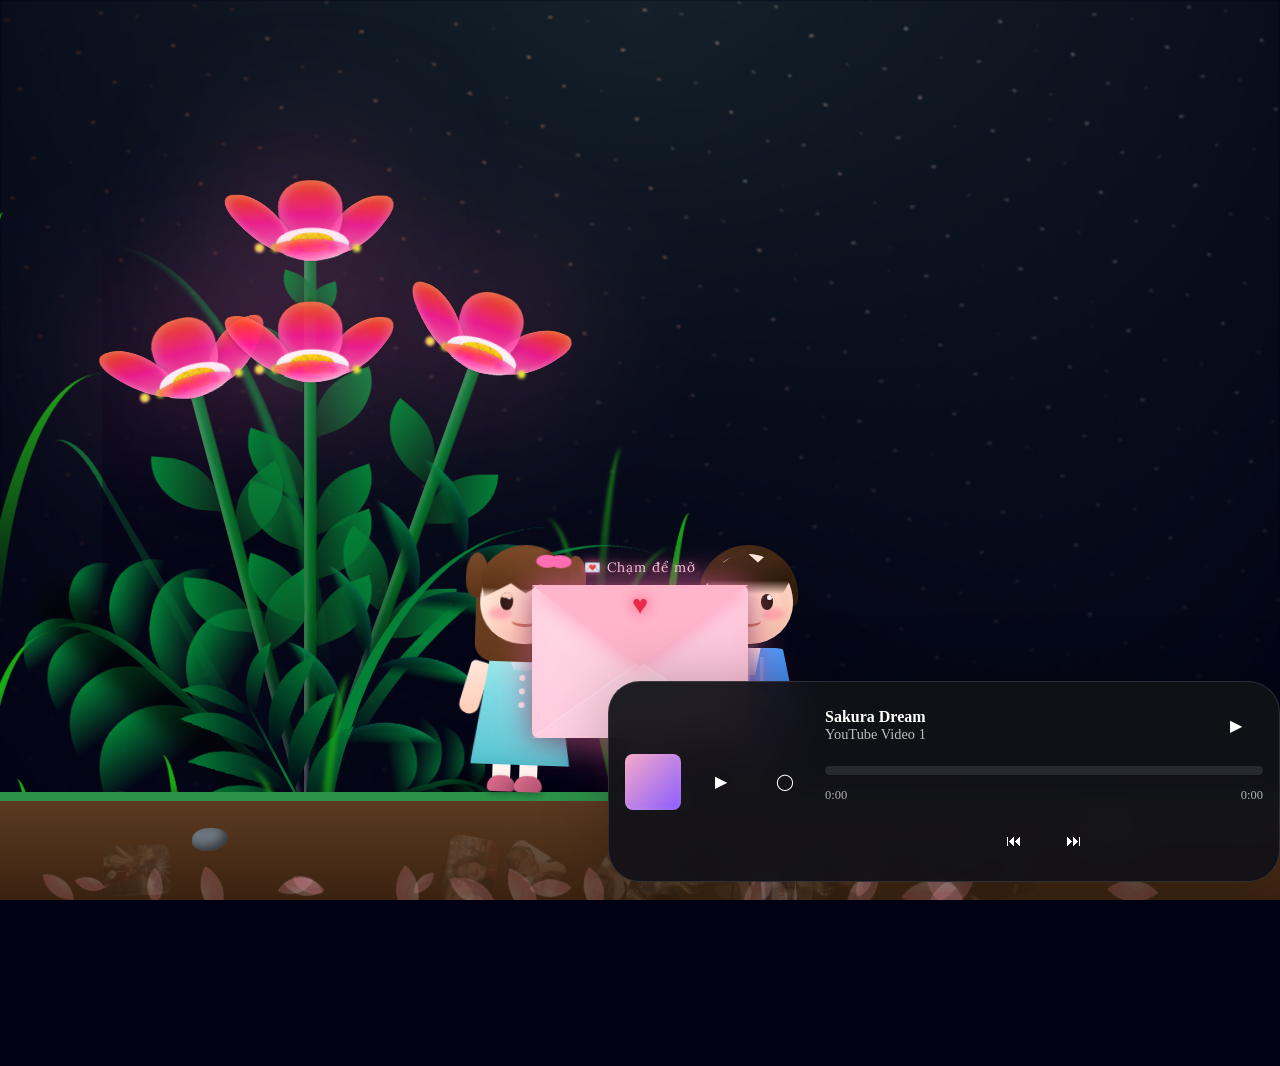
==== commit 17e1ddc6: "second" ====
--- a/index.html
+++ b/index.html
@@ -1,13 +1,15 @@
 <!DOCTYPE html>
-<html lang="en">
+<html lang="vi">
 <head>
   <meta charset="UTF-8">
+  <meta name="viewport" content="width=device-width, initial-scale=1.0">
+  <link rel="preconnect" href="https://fonts.googleapis.com">
+  <link rel="preconnect" href="https://fonts.gstatic.com" crossorigin>
+  <link href="https://fonts.googleapis.com/css2?family=Dancing+Script:wght@400;700&family=Lora:ital,wght@0,400;0,600;1,400&display=swap" rel="stylesheet">
   <title>Web này chỉ có hoa</title>
   <link rel="icon" type="image/x-icon" href="./flower_346218.png">
   <link rel="stylesheet" href="./style.css">
 </head>
-<body>
-<!-- partial:index.partial.html -->
 <body class="container">
   <div class="night"></div>
   <div class="flowers">
@@ -354,6 +356,7 @@
       <!-- Lá thư bên trong -->
       <div class="letter-paper" id="letterPaper">
         <div class="letter-content">
+          <div class="letter-content">
           <p class="letter-line l1">Xin lỗi! 🌸</p>
           <p class="letter-line l2">Anh xin lỗi vì một phút nào đó</p>
           <p class="letter-line l3">anh đã thiếu tôn trọng đối với em</p>
@@ -363,6 +366,7 @@
           <p class="letter-line l7">không tin tưởng đối với em</p>
           <p class="letter-sig">Anh xin lỗi em nhiều ♥</p>
         </div>
+        </div>
       </div>
     </div>
   </div>
@@ -370,7 +374,45 @@
   <!-- ========== CÁNH HOA ĐÀO RƠI ========== -->
   <div class="sakura-container" id="sakuraContainer"></div>
 
-</body>
+  <div class="music-player" id="musicPlayer">
+    <div class="player-cover" id="playerCover"></div>
+    <button class="player-btn player-btn--play-mini" id="playPauseMini" type="button">▶</button>
+    <button class="player-btn player-btn--mini-toggle" id="toggleMini" type="button">◯</button>
+    <div class="player-info">
+      <div class="player-meta">
+        <div>
+          <div class="player-title" id="trackTitle">Sakura Dream</div>
+          <div class="player-artist" id="trackArtist">Soft Bird</div>
+        </div>
+        <button class="player-btn player-btn--small" id="playPause" type="button">▶</button>
+      </div>
+
+      <div class="player-progress" id="progressContainer">
+        <div class="player-progress__bar" id="progressBar"></div>
+      </div>
+      <div class="player-time">
+        <span id="currentTime">0:00</span>
+        <span id="durationTime">0:00</span>
+      </div>
+
+      <div class="player-actions">
+        <button class="player-btn" id="prevTrack" type="button">⏮</button>
+        <button class="player-btn" id="nextTrack" type="button">⏭</button>
+      </div>
+    </div>
+  </div>
+  <div id="youtubePlayer" class="youtube-player"></div>
+  <script>
+    window.youTubeReady = false;
+    window.onYouTubeIframeAPIReady = function() {
+      window.youTubeReady = true;
+      if (typeof window.createYouTubePlayer === 'function') {
+        window.createYouTubePlayer();
+      }
+    };
+  </script>
+  <script async src="https://www.youtube.com/iframe_api"></script>
+
 <!-- partial -->
 <script src="./script.js"></script>
 </body>
--- a/style.css
+++ b/style.css
@@ -1,2538 +1,3219 @@
-*,
-*::after,
-*::before {
-  padding: 0;
-  margin: 0;
-  box-sizing: border-box;
-}
-
-:root {
-  --dark-color: #010113;
-}
-
-body {
-  display: flex;
-  align-items: flex-end;
-  justify-content: center;
-  min-height: 100vh;
-  background-color: var(--dark-color);
-  overflow: hidden;
-  perspective: 1000px;
-}
-.night {
-  position: fixed;
-  left: 50%;
-  top: 0;
-  transform: translateX(-50%);
-  width: 100%;
-  height: 100%;
-  filter: blur(0.1vmin);
-  background-image: radial-gradient(
-      ellipse at top,
-      transparent 0%,
-      var(--dark-color)
-    ),
-    radial-gradient(
-      ellipse at bottom,
-      var(--dark-color),
-      rgba(145, 233, 255, 0.2)
-    ),
-    repeating-linear-gradient(
-      220deg,
-      rgb(0, 0, 0) 0px,
-      rgb(0, 0, 0) 19px,
-      transparent 19px,
-      transparent 22px
-    ),
-    repeating-linear-gradient(
-      189deg,
-      rgb(0, 0, 0) 0px,
-      rgb(0, 0, 0) 19px,
-      transparent 19px,
-      transparent 22px
-    ),
-    repeating-linear-gradient(
-      148deg,
-      rgb(0, 0, 0) 0px,
-      rgb(0, 0, 0) 19px,
-      transparent 19px,
-      transparent 22px
-    ),
-    linear-gradient(90deg, rgb(255, 94, 0), rgb(240, 240, 240));
-}
-
-.flowers {
-  position: relative;
-  transform: scale(0.9);
-}
-
-.flower {
-  position: absolute;
-  bottom: 10vmin;
-  transform-origin: bottom center;
-  z-index: 10;
-  --fl-speed: 0.8s;
-}
-.flower--1 {
-  -webkit-animation: moving-flower-1 4s linear infinite;
-  animation: moving-flower-1 4s linear infinite;
-}
-.flower--1 .flower__line {
-  height: 70vmin;
-  -webkit-animation-delay: 0.3s;
-  animation-delay: 0.3s;
-}
-.flower--1 .flower__line__leaf--1 {
-  -webkit-animation: blooming-leaf-right var(--fl-speed) 1.6s backwards;
-  animation: blooming-leaf-right var(--fl-speed) 1.6s backwards;
-}
-.flower--1 .flower__line__leaf--2 {
-  -webkit-animation: blooming-leaf-right var(--fl-speed) 1.4s backwards;
-  animation: blooming-leaf-right var(--fl-speed) 1.4s backwards;
-}
-.flower--1 .flower__line__leaf--3 {
-  -webkit-animation: blooming-leaf-left var(--fl-speed) 1.2s backwards;
-  animation: blooming-leaf-left var(--fl-speed) 1.2s backwards;
-}
-.flower--1 .flower__line__leaf--4 {
-  -webkit-animation: blooming-leaf-left var(--fl-speed) 1s backwards;
-  animation: blooming-leaf-left var(--fl-speed) 1s backwards;
-}
-.flower--1 .flower__line__leaf--5 {
-  -webkit-animation: blooming-leaf-right var(--fl-speed) 1.8s backwards;
-  animation: blooming-leaf-right var(--fl-speed) 1.8s backwards;
-}
-.flower--1 .flower__line__leaf--6 {
-  -webkit-animation: blooming-leaf-left var(--fl-speed) 2s backwards;
-  animation: blooming-leaf-left var(--fl-speed) 2s backwards;
-}
-.flower--2 {
-  left: 50%;
-  transform: rotate(20deg);
-  -webkit-animation: moving-flower-2 4s linear infinite;
-  animation: moving-flower-2 4s linear infinite;
-}
-.flower--2 .flower__line {
-  height: 60vmin;
-  -webkit-animation-delay: 0.6s;
-  animation-delay: 0.6s;
-}
-.flower--2 .flower__line__leaf--1 {
-  -webkit-animation: blooming-leaf-right var(--fl-speed) 1.9s backwards;
-  animation: blooming-leaf-right var(--fl-speed) 1.9s backwards;
-}
-.flower--2 .flower__line__leaf--2 {
-  -webkit-animation: blooming-leaf-right var(--fl-speed) 1.7s backwards;
-  animation: blooming-leaf-right var(--fl-speed) 1.7s backwards;
-}
-.flower--2 .flower__line__leaf--3 {
-  -webkit-animation: blooming-leaf-left var(--fl-speed) 1.5s backwards;
-  animation: blooming-leaf-left var(--fl-speed) 1.5s backwards;
-}
-.flower--2 .flower__line__leaf--4 {
-  -webkit-animation: blooming-leaf-left var(--fl-speed) 1.3s backwards;
-  animation: blooming-leaf-left var(--fl-speed) 1.3s backwards;
-}
-.flower--3 {
-  left: 50%;
-  transform: rotate(-15deg);
-  -webkit-animation: moving-flower-3 4s linear infinite;
-  animation: moving-flower-3 4s linear infinite;
-}
-.flower--3 .flower__line {
-  -webkit-animation-delay: 0.9s;
-  animation-delay: 0.9s;
-}
-.flower--3 .flower__line__leaf--1 {
-  -webkit-animation: blooming-leaf-right var(--fl-speed) 2.5s backwards;
-  animation: blooming-leaf-right var(--fl-speed) 2.5s backwards;
-}
-.flower--3 .flower__line__leaf--2 {
-  -webkit-animation: blooming-leaf-right var(--fl-speed) 2.3s backwards;
-  animation: blooming-leaf-right var(--fl-speed) 2.3s backwards;
-}
-.flower--3 .flower__line__leaf--3 {
-  -webkit-animation: blooming-leaf-left var(--fl-speed) 2.1s backwards;
-  animation: blooming-leaf-left var(--fl-speed) 2.1s backwards;
-}
-.flower--3 .flower__line__leaf--4 {
-  -webkit-animation: blooming-leaf-left var(--fl-speed) 1.9s backwards;
-  animation: blooming-leaf-left var(--fl-speed) 1.9s backwards;
-}
-.flower__leafs {
-  position: relative;
-  -webkit-animation: blooming-flower 2s backwards;
-  animation: blooming-flower 2s backwards;
-}
-.flower__leafs--1 {
-  -webkit-animation-delay: 1.1s;
-  animation-delay: 1.1s;
-}
-.flower__leafs--2 {
-  -webkit-animation-delay: 1.4s;
-  animation-delay: 1.4s;
-}
-.flower__leafs--3 {
-  -webkit-animation-delay: 1.7s;
-  animation-delay: 1.7s;
-}
-.flower__leafs::after {
-  content: '';
-  position: absolute;
-  left: 0;
-  top: 0;
-  transform: translate(-50%, -100%);
-  width: 8vmin;
-  height: 8vmin;
-  background-color: #ff69b4;
-  filter: blur(10vmin);
-}
-.flower__leaf {
-  position: absolute;
-  bottom: 0;
-  left: 50%;
-  width: 8vmin;
-  height: 11vmin;
-  border-radius: 51% 49% 47% 53%/44% 45% 55% 69%;
-  background-color: #ff69b4; /* Màu hồng nhạt hơn */
-  background-image: linear-gradient(
-    to top,
-    #ff69b4,
-    #ff1493,
-    #ff4500
-  ); /* Gradient từ hồng nhạt đến cam đậm */
-  transform-origin: bottom center;
-  opacity: 0.9;
-  box-shadow: inset 0 0 2vmin rgba(255, 255, 255, 0.5),
-    0 0 1vmin rgba(0, 0, 0, 0.3); /* Thêm shadow bên ngoài để tạo chiều sâu */
-  transition: background-color 0.3s ease, background-image 0.3s ease; /* Thêm hiệu ứng chuyển đổi mượt mà */
-}
-
-.flower__leaf:hover {
-  background-image: linear-gradient(
-    to top,
-    #ff4500,
-    #ff1493,
-    #ff69b4
-  ); /* Đổi hướng gradient khi hover */
-  box-shadow: inset 0 0 2vmin rgba(255, 255, 255, 0.7),
-    0 0 2vmin rgba(0, 0, 0, 0.5); /* Tăng độ sáng của shadow khi hover */
-}
-.flower__leaf--1 {
-  transform: translate(-10%, 1%) rotateY(40deg) rotateX(-50deg);
-}
-.flower__leaf--2 {
-  transform: translate(-50%, -4%) rotateX(40deg);
-}
-.flower__leaf--3 {
-  transform: translate(-90%, 0%) rotateY(45deg) rotateX(50deg);
-}
-.flower__leaf--4 {
-  width: 8vmin;
-  height: 8vmin;
-  transform-origin: bottom left;
-  border-radius: 4vmin 10vmin 4vmin 4vmin;
-  transform: translate(0%, 18%) rotateX(70deg) rotate(-43deg);
-  background-image: linear-gradient(to top, #ff69b4, #ff1493, #ff4500);
-  z-index: 1;
-  opacity: 0.8;
-}
-.flower__white-circle {
-  position: absolute;
-  left: -3.5vmin;
-  top: -3vmin;
-  width: 9vmin;
-  height: 4vmin;
-  border-radius: 50%;
-  background-color: #fff;
-}
-.flower__white-circle::after {
-  content: '';
-  position: absolute;
-  left: 50%;
-  top: 45%;
-  transform: translate(-50%, -50%);
-  width: 60%;
-  height: 60%;
-  border-radius: inherit;
-  background-image: repeating-linear-gradient(
-      135deg,
-      rgba(0, 0, 0, 0.03) 0px,
-      rgba(0, 0, 0, 0.03) 1px,
-      transparent 1px,
-      transparent 12px
-    ),
-    repeating-linear-gradient(
-      45deg,
-      rgba(0, 0, 0, 0.03) 0px,
-      rgba(0, 0, 0, 0.03) 1px,
-      transparent 1px,
-      transparent 12px
-    ),
-    repeating-linear-gradient(
-      67.5deg,
-      rgba(0, 0, 0, 0.03) 0px,
-      rgba(0, 0, 0, 0.03) 1px,
-      transparent 1px,
-      transparent 12px
-    ),
-    repeating-linear-gradient(
-      135deg,
-      rgba(0, 0, 0, 0.03) 0px,
-      rgba(0, 0, 0, 0.03) 1px,
-      transparent 1px,
-      transparent 12px
-    ),
-    repeating-linear-gradient(
-      45deg,
-      rgba(0, 0, 0, 0.03) 0px,
-      rgba(0, 0, 0, 0.03) 1px,
-      transparent 1px,
-      transparent 12px
-    ),
-    repeating-linear-gradient(
-      112.5deg,
-      rgba(0, 0, 0, 0.03) 0px,
-      rgba(0, 0, 0, 0.03) 1px,
-      transparent 1px,
-      transparent 12px
-    ),
-    repeating-linear-gradient(
-      112.5deg,
-      rgba(0, 0, 0, 0.03) 0px,
-      rgba(0, 0, 0, 0.03) 1px,
-      transparent 1px,
-      transparent 12px
-    ),
-    repeating-linear-gradient(
-      45deg,
-      rgba(0, 0, 0, 0.03) 0px,
-      rgba(0, 0, 0, 0.03) 1px,
-      transparent 1px,
-      transparent 12px
-    ),
-    repeating-linear-gradient(
-      22.5deg,
-      rgba(0, 0, 0, 0.03) 0px,
-      rgba(0, 0, 0, 0.03) 1px,
-      transparent 1px,
-      transparent 12px
-    ),
-    repeating-linear-gradient(
-      45deg,
-      rgba(0, 0, 0, 0.03) 0px,
-      rgba(0, 0, 0, 0.03) 1px,
-      transparent 1px,
-      transparent 12px
-    ),
-    repeating-linear-gradient(
-      22.5deg,
-      rgba(0, 0, 0, 0.03) 0px,
-      rgba(0, 0, 0, 0.03) 1px,
-      transparent 1px,
-      transparent 12px
-    ),
-    repeating-linear-gradient(
-      135deg,
-      rgba(0, 0, 0, 0.03) 0px,
-      rgba(0, 0, 0, 0.03) 1px,
-      transparent 1px,
-      transparent 12px
-    ),
-    repeating-linear-gradient(
-      157.5deg,
-      rgba(0, 0, 0, 0.03) 0px,
-      rgba(0, 0, 0, 0.03) 1px,
-      transparent 1px,
-      transparent 12px
-    ),
-    repeating-linear-gradient(
-      67.5deg,
-      rgba(0, 0, 0, 0.03) 0px,
-      rgba(0, 0, 0, 0.03) 1px,
-      transparent 1px,
-      transparent 12px
-    ),
-    repeating-linear-gradient(
-      67.5deg,
-      rgba(0, 0, 0, 0.03) 0px,
-      rgba(0, 0, 0, 0.03) 1px,
-      transparent 1px,
-      transparent 12px
-    ),
-    linear-gradient(90deg, rgb(255, 235, 18), rgb(255, 206, 0));
-}
-.flower__line {
-  height: 55vmin;
-  width: 1.5vmin;
-  background-image: linear-gradient(
-      to left,
-      rgba(0, 0, 0, 0.2),
-      transparent,
-      rgba(255, 255, 255, 0.2)
-    ),
-    linear-gradient(to top, transparent 10%, #056d24, #028137);
-  box-shadow: inset 0 0 2px rgba(0, 0, 0, 0.5);
-  -webkit-animation: grow-flower-tree 4s backwards;
-  animation: grow-flower-tree 4s backwards;
-}
-.flower__line__leaf {
-  --w: 7vmin;
-  --h: calc(var(--w) + 2vmin);
-  position: absolute;
-  top: 20%;
-  left: 90%;
-  width: var(--w);
-  height: var(--h);
-  border-top-right-radius: var(--h);
-  border-bottom-left-radius: var(--h);
-  background-image: linear-gradient(to top, rgba(12, 94, 32, 0.4), #028137);
-}
-.flower__line__leaf--1 {
-  transform: rotate(70deg) rotateY(30deg);
-}
-.flower__line__leaf--2 {
-  top: 45%;
-  transform: rotate(70deg) rotateY(30deg);
-}
-.flower__line__leaf--3,
-.flower__line__leaf--4,
-.flower__line__leaf--6 {
-  border-top-right-radius: 0;
-  border-bottom-left-radius: 0;
-  border-top-left-radius: var(--h);
-  border-bottom-right-radius: var(--h);
-  left: -460%;
-  top: 12%;
-  transform: rotate(-70deg) rotateY(30deg);
-}
-.flower__line__leaf--4 {
-  top: 40%;
-}
-.flower__line__leaf--5 {
-  top: 0;
-  transform-origin: left;
-  transform: rotate(70deg) rotateY(30deg) scale(0.6);
-}
-.flower__line__leaf--6 {
-  top: -2%;
-  left: -450%;
-  transform-origin: right;
-  transform: rotate(-70deg) rotateY(30deg) scale(0.6);
-}
-.flower__light {
-  position: absolute;
-  bottom: 0vmin;
-  width: 1vmin;
-  height: 1vmin;
-  background-color: #ff69b4;
-  border-radius: 50%;
-  filter: blur(0.2vmin);
-  -webkit-animation: light-ans 4s linear infinite backwards;
-  animation: light-ans 4s linear infinite backwards;
-}
-.flower__light:nth-child(odd) {
-  background-color: #e6f331;
-}
-.flower__light--1 {
-  left: -2vmin;
-  -webkit-animation-delay: 1s;
-  animation-delay: 1s;
-}
-.flower__light--2 {
-  left: 3vmin;
-  -webkit-animation-delay: 0.5s;
-  animation-delay: 0.5s;
-}
-.flower__light--3 {
-  left: -6vmin;
-  -webkit-animation-delay: 0.3s;
-  animation-delay: 0.3s;
-}
-.flower__light--4 {
-  left: 6vmin;
-  -webkit-animation-delay: 0.9s;
-  animation-delay: 0.9s;
-}
-.flower__light--5 {
-  left: -1vmin;
-  -webkit-animation-delay: 1.5s;
-  animation-delay: 1.5s;
-}
-.flower__light--6 {
-  left: -4vmin;
-  -webkit-animation-delay: 3s;
-  animation-delay: 3s;
-}
-.flower__light--7 {
-  left: 3vmin;
-  -webkit-animation-delay: 2s;
-  animation-delay: 2s;
-}
-.flower__light--8 {
-  left: -6vmin;
-  -webkit-animation-delay: 3.5s;
-  animation-delay: 3.5s;
-}
-.flower__grass {
-  --c: #028137;
-  --line-w: 1.5vmin;
-  position: absolute;
-  bottom: 12vmin;
-  left: -7vmin;
-  display: flex;
-  flex-direction: column;
-  align-items: flex-end;
-  z-index: 20;
-  transform-origin: bottom center;
-  transform: rotate(-48deg) rotateY(40deg);
-}
-.flower__grass--1 {
-  -webkit-animation: moving-grass 2s linear infinite;
-  animation: moving-grass 2s linear infinite;
-}
-.flower__grass--2 {
-  left: 2vmin;
-  bottom: 10vmin;
-  transform: scale(0.5) rotate(75deg) rotateX(10deg) rotateY(-200deg);
-  opacity: 0.8;
-  z-index: 0;
-  -webkit-animation: moving-grass--2 1.5s linear infinite;
-  animation: moving-grass--2 1.5s linear infinite;
-}
-.flower__grass--top {
-  width: 7vmin;
-  height: 10vmin;
-  border-top-right-radius: 100%;
-  border-right: var(--line-w) solid var(--c);
-  transform-origin: bottom center;
-  transform: rotate(-2deg);
-}
-.flower__grass--bottom {
-  margin-top: -2px;
-  width: var(--line-w);
-  height: 25vmin;
-  background-image: linear-gradient(to top, transparent, var(--c));
-}
-.flower__grass__leaf {
-  --size: 10vmin;
-  position: absolute;
-  width: calc(var(--size) * 2.1);
-  height: var(--size);
-  border-top-left-radius: var(--size);
-  border-top-right-radius: var(--size);
-  background-image: linear-gradient(
-    to top,
-    transparent,
-    transparent 30%,
-    var(--c)
-  );
-  z-index: 100;
-}
-.flower__grass__leaf--1 {
-  top: -6%;
-  left: 30%;
-  --size: 6vmin;
-  transform: rotate(-20deg);
-  -webkit-animation: growing-grass-ans--1 2s 2.6s backwards;
-  animation: growing-grass-ans--1 2s 2.6s backwards;
-}
-@-webkit-keyframes growing-grass-ans--1 {
-  0% {
-    transform-origin: bottom left;
-    transform: rotate(-20deg) scale(0);
-  }
-}
-@keyframes growing-grass-ans--1 {
-  0% {
-    transform-origin: bottom left;
-    transform: rotate(-20deg) scale(0);
-  }
-}
-.flower__grass__leaf--2 {
-  top: -5%;
-  left: -110%;
-  --size: 6vmin;
-  transform: rotate(10deg);
-  -webkit-animation: growing-grass-ans--2 2s 2.4s linear backwards;
-  animation: growing-grass-ans--2 2s 2.4s linear backwards;
-}
-@-webkit-keyframes growing-grass-ans--2 {
-  0% {
-    transform-origin: bottom right;
-    transform: rotate(10deg) scale(0);
-  }
-}
-@keyframes growing-grass-ans--2 {
-  0% {
-    transform-origin: bottom right;
-    transform: rotate(10deg) scale(0);
-  }
-}
-.flower__grass__leaf--3 {
-  top: 5%;
-  left: 60%;
-  --size: 8vmin;
-  transform: rotate(-18deg) rotateX(-20deg);
-  -webkit-animation: growing-grass-ans--3 2s 2.2s linear backwards;
-  animation: growing-grass-ans--3 2s 2.2s linear backwards;
-}
-@-webkit-keyframes growing-grass-ans--3 {
-  0% {
-    transform-origin: bottom left;
-    transform: rotate(-18deg) rotateX(-20deg) scale(0);
-  }
-}
-@keyframes growing-grass-ans--3 {
-  0% {
-    transform-origin: bottom left;
-    transform: rotate(-18deg) rotateX(-20deg) scale(0);
-  }
-}
-.flower__grass__leaf--4 {
-  top: 6%;
-  left: -135%;
-  --size: 8vmin;
-  transform: rotate(2deg);
-  -webkit-animation: growing-grass-ans--4 2s 2s linear backwards;
-  animation: growing-grass-ans--4 2s 2s linear backwards;
-}
-@-webkit-keyframes growing-grass-ans--4 {
-  0% {
-    transform-origin: bottom right;
-    transform: rotate(2deg) scale(0);
-  }
-}
-@keyframes growing-grass-ans--4 {
-  0% {
-    transform-origin: bottom right;
-    transform: rotate(2deg) scale(0);
-  }
-}
-.flower__grass__leaf--5 {
-  top: 20%;
-  left: 60%;
-  --size: 10vmin;
-  transform: rotate(-24deg) rotateX(-20deg);
-  -webkit-animation: growing-grass-ans--5 2s 1.8s linear backwards;
-  animation: growing-grass-ans--5 2s 1.8s linear backwards;
-}
-@-webkit-keyframes growing-grass-ans--5 {
-  0% {
-    transform-origin: bottom left;
-    transform: rotate(-24deg) rotateX(-20deg) scale(0);
-  }
-}
-@keyframes growing-grass-ans--5 {
-  0% {
-    transform-origin: bottom left;
-    transform: rotate(-24deg) rotateX(-20deg) scale(0);
-  }
-}
-.flower__grass__leaf--6 {
-  top: 22%;
-  left: -180%;
-  --size: 10vmin;
-  transform: rotate(10deg);
-  -webkit-animation: growing-grass-ans--6 2s 1.6s linear backwards;
-  animation: growing-grass-ans--6 2s 1.6s linear backwards;
-}
-@-webkit-keyframes growing-grass-ans--6 {
-  0% {
-    transform-origin: bottom right;
-    transform: rotate(10deg) scale(0);
-  }
-}
-@keyframes growing-grass-ans--6 {
-  0% {
-    transform-origin: bottom right;
-    transform: rotate(10deg) scale(0);
-  }
-}
-.flower__grass__leaf--7 {
-  top: 39%;
-  left: 70%;
-  --size: 10vmin;
-  transform: rotate(-10deg);
-  -webkit-animation: growing-grass-ans--7 2s 1.4s linear backwards;
-  animation: growing-grass-ans--7 2s 1.4s linear backwards;
-}
-@-webkit-keyframes growing-grass-ans--7 {
-  0% {
-    transform-origin: bottom left;
-    transform: rotate(-10deg) scale(0);
-  }
-}
-@keyframes growing-grass-ans--7 {
-  0% {
-    transform-origin: bottom left;
-    transform: rotate(-10deg) scale(0);
-  }
-}
-.flower__grass__leaf--8 {
-  top: 40%;
-  left: -215%;
-  --size: 11vmin;
-  transform: rotate(10deg);
-  -webkit-animation: growing-grass-ans--8 2s 1.2s linear backwards;
-  animation: growing-grass-ans--8 2s 1.2s linear backwards;
-}
-@-webkit-keyframes growing-grass-ans--8 {
-  0% {
-    transform-origin: bottom right;
-    transform: rotate(10deg) scale(0);
-  }
-}
-@keyframes growing-grass-ans--8 {
-  0% {
-    transform-origin: bottom right;
-    transform: rotate(10deg) scale(0);
-  }
-}
-.flower__grass__overlay {
-  position: absolute;
-  top: -10%;
-  right: 0%;
-  width: 100%;
-  height: 100%;
-  background-color: rgba(0, 0, 0, 0.6);
-  filter: blur(1.5vmin);
-  z-index: 100;
-}
-.flower__g-long {
-  --w: 2vmin;
-  --h: 6vmin;
-  --c: #0d6632;
-  position: absolute;
-  bottom: 10vmin;
-  left: -3vmin;
-  transform-origin: bottom center;
-  transform: rotate(-30deg) rotateY(-20deg);
-  display: flex;
-  flex-direction: column;
-  align-items: flex-end;
-  -webkit-animation: flower-g-long-ans 3s linear infinite;
-  animation: flower-g-long-ans 3s linear infinite;
-}
-@-webkit-keyframes flower-g-long-ans {
-  0%,
-  100% {
-    transform: rotate(-30deg) rotateY(-20deg);
-  }
-  50% {
-    transform: rotate(-32deg) rotateY(-20deg);
-  }
-}
-@keyframes flower-g-long-ans {
-  0%,
-  100% {
-    transform: rotate(-30deg) rotateY(-20deg);
-  }
-  50% {
-    transform: rotate(-32deg) rotateY(-20deg);
-  }
-}
-.flower__g-long__top {
-  top: calc(var(--h) * -1);
-  width: calc(var(--w) + 1vmin);
-  height: var(--h);
-  border-top-right-radius: 100%;
-  border-right: 0.7vmin solid var(--c);
-  transform: translate(-0.7vmin, 1vmin);
-}
-.flower__g-long__bottom {
-  width: var(--w);
-  height: 50vmin;
-  transform-origin: bottom center;
-  background-image: linear-gradient(to top, transparent 30%, var(--c));
-  box-shadow: inset 0 0 2px rgba(0, 0, 0, 0.5);
-  -webkit-clip-path: polygon(35% 0, 65% 1%, 100% 100%, 0% 100%);
-  clip-path: polygon(35% 0, 65% 1%, 100% 100%, 0% 100%);
-}
-.flower__g-right {
-  position: absolute;
-  bottom: 6vmin;
-  left: -2vmin;
-  transform-origin: bottom left;
-  transform: rotate(20deg);
-}
-.flower__g-right .leaf {
-  width: 30vmin;
-  height: 50vmin;
-  border-top-left-radius: 100%;
-  border-left: 2vmin solid #028137;
-  background-image: linear-gradient(
-    to bottom,
-    transparent,
-    var(--dark-color) 60%
-  );
-  -webkit-mask-image: linear-gradient(to top, transparent 30%, #028137 60%);
-}
-.flower__g-right--1 {
-  -webkit-animation: flower-g-right-ans 2.5s linear infinite;
-  animation: flower-g-right-ans 2.5s linear infinite;
-}
-.flower__g-right--2 {
-  left: 5vmin;
-  transform: rotateY(-180deg);
-  -webkit-animation: flower-g-right-ans--2 3s linear infinite;
-  animation: flower-g-right-ans--2 3s linear infinite;
-}
-.flower__g-right--2 .leaf {
-  height: 75vmin;
-  filter: blur(0.3vmin);
-  opacity: 0.8;
-}
-@-webkit-keyframes flower-g-right-ans {
-  0%,
-  100% {
-    transform: rotate(20deg);
-  }
-  50% {
-    transform: rotate(24deg) rotateX(-20deg);
-  }
-}
-@keyframes flower-g-right-ans {
-  0%,
-  100% {
-    transform: rotate(20deg);
-  }
-  50% {
-    transform: rotate(24deg) rotateX(-20deg);
-  }
-}
-@-webkit-keyframes flower-g-right-ans--2 {
-  0%,
-  100% {
-    transform: rotateY(-180deg) rotate(0deg) rotateX(-20deg);
-  }
-  50% {
-    transform: rotateY(-180deg) rotate(6deg) rotateX(-20deg);
-  }
-}
-@keyframes flower-g-right-ans--2 {
-  0%,
-  100% {
-    transform: rotateY(-180deg) rotate(0deg) rotateX(-20deg);
-  }
-  50% {
-    transform: rotateY(-180deg) rotate(6deg) rotateX(-20deg);
-  }
-}
-.flower__g-front {
-  position: absolute;
-  bottom: 6vmin;
-  left: 2.5vmin;
-  z-index: 100;
-  transform-origin: bottom center;
-  transform: rotate(-28deg) rotateY(30deg) scale(1.04);
-  -webkit-animation: flower__g-front-ans 2s linear infinite;
-  animation: flower__g-front-ans 2s linear infinite;
-}
-@-webkit-keyframes flower__g-front-ans {
-  0%,
-  100% {
-    transform: rotate(-28deg) rotateY(30deg) scale(1.04);
-  }
-  50% {
-    transform: rotate(-35deg) rotateY(40deg) scale(1.04);
-  }
-}
-@keyframes flower__g-front-ans {
-  0%,
-  100% {
-    transform: rotate(-28deg) rotateY(30deg) scale(1.04);
-  }
-  50% {
-    transform: rotate(-35deg) rotateY(40deg) scale(1.04);
-  }
-}
-.flower__g-front__line {
-  width: 0.3vmin;
-  height: 20vmin;
-  background-image: linear-gradient(
-    to top,
-    transparent,
-    #028137,
-    transparent 100%
-  );
-  position: relative;
-}
-.flower__g-front__leaf-wrapper {
-  position: absolute;
-  top: 0;
-  left: 0;
-  transform-origin: bottom left;
-  transform: rotate(10deg);
-}
-.flower__g-front__leaf-wrapper:nth-child(even) {
-  left: 0vmin;
-  transform: rotateY(-180deg) rotate(5deg);
-  -webkit-animation: flower__g-front__leaf-left-ans 1s ease-in backwards;
-  animation: flower__g-front__leaf-left-ans 1s ease-in backwards;
-}
-.flower__g-front__leaf-wrapper:nth-child(odd) {
-  -webkit-animation: flower__g-front__leaf-ans 1s ease-in backwards;
-  animation: flower__g-front__leaf-ans 1s ease-in backwards;
-}
-.flower__g-front__leaf-wrapper--1 {
-  top: -8vmin;
-  transform: scale(0.7);
-  -webkit-animation: flower__g-front__leaf-ans 1s 5.5s ease-in backwards !important;
-  animation: flower__g-front__leaf-ans 1s 5.5s ease-in backwards !important;
-}
-.flower__g-front__leaf-wrapper--2 {
-  top: -8vmin;
-  transform: rotateY(-180deg) scale(0.7) !important;
-  -webkit-animation: flower__g-front__leaf-left-ans-2 1s 4.6s ease-in backwards !important;
-  animation: flower__g-front__leaf-left-ans-2 1s 4.6s ease-in backwards !important;
-}
-.flower__g-front__leaf-wrapper--3 {
-  top: -3vmin;
-  -webkit-animation: flower__g-front__leaf-ans 1s 4.6s ease-in backwards;
-  animation: flower__g-front__leaf-ans 1s 4.6s ease-in backwards;
-}
-.flower__g-front__leaf-wrapper--4 {
-  top: -3vmin;
-  transform: rotateY(-180deg) scale(0.9) !important;
-  -webkit-animation: flower__g-front__leaf-left-ans-2 1s 4.6s ease-in backwards !important;
-  animation: flower__g-front__leaf-left-ans-2 1s 4.6s ease-in backwards !important;
-}
-@-webkit-keyframes flower__g-front__leaf-left-ans-2 {
-  0% {
-    transform: rotateY(-180deg) scale(0);
-  }
-}
-@keyframes flower__g-front__leaf-left-ans-2 {
-  0% {
-    transform: rotateY(-180deg) scale(0);
-  }
-}
-.flower__g-front__leaf-wrapper--5,
-.flower__g-front__leaf-wrapper--6 {
-  top: 2vmin;
-}
-.flower__g-front__leaf-wrapper--7,
-.flower__g-front__leaf-wrapper--8 {
-  top: 6.5vmin;
-}
-.flower__g-front__leaf-wrapper--2 {
-  -webkit-animation-delay: 5.2s !important;
-  animation-delay: 5.2s !important;
-}
-.flower__g-front__leaf-wrapper--3 {
-  -webkit-animation-delay: 4.9s !important;
-  animation-delay: 4.9s !important;
-}
-.flower__g-front__leaf-wrapper--5 {
-  -webkit-animation-delay: 4.3s !important;
-  animation-delay: 4.3s !important;
-}
-.flower__g-front__leaf-wrapper--6 {
-  -webkit-animation-delay: 4.1s !important;
-  animation-delay: 4.1s !important;
-}
-.flower__g-front__leaf-wrapper--7 {
-  -webkit-animation-delay: 3.8s !important;
-  animation-delay: 3.8s !important;
-}
-.flower__g-front__leaf-wrapper--8 {
-  -webkit-animation-delay: 3.5s !important;
-  animation-delay: 3.5s !important;
-}
-@-webkit-keyframes flower__g-front__leaf-ans {
-  0% {
-    transform: rotate(10deg) scale(0);
-  }
-}
-@keyframes flower__g-front__leaf-ans {
-  0% {
-    transform: rotate(10deg) scale(0);
-  }
-}
-@-webkit-keyframes flower__g-front__leaf-left-ans {
-  0% {
-    transform: rotateY(-180deg) rotate(5deg) scale(0);
-  }
-}
-@keyframes flower__g-front__leaf-left-ans {
-  0% {
-    transform: rotateY(-180deg) rotate(5deg) scale(0);
-  }
-}
-.flower__g-front__leaf {
-  width: 10vmin;
-  height: 10vmin;
-  border-radius: 100% 0% 0% 100%/100% 100% 0% 0%;
-  box-shadow: inset 0 2px 1vmin hsla(150, 97%, 14%, 0.2);
-  background-image: linear-gradient(
-      to bottom left,
-      transparent,
-      var(--dark-color)
-    ),
-    linear-gradient(to bottom right, #028137 50%, transparent 50%, transparent);
-  -webkit-mask-image: linear-gradient(
-    to bottom right,
-    #028137 50%,
-    transparent 50%,
-    transparent
-  );
-  mask-image: linear-gradient(
-    to bottom right,
-    #028137 50%,
-    transparent 50%,
-    transparent
-  );
-}
-.flower__g-fr {
-  position: absolute;
-  bottom: -4vmin;
-  left: vmin;
-  transform-origin: bottom left;
-  z-index: 10;
-  -webkit-animation: flower__g-fr-ans 2s linear infinite;
-  animation: flower__g-fr-ans 2s linear infinite;
-}
-@-webkit-keyframes flower__g-fr-ans {
-  0%,
-  100% {
-    transform: rotate(2deg);
-  }
-  50% {
-    transform: rotate(4deg);
-  }
-}
-@keyframes flower__g-fr-ans {
-  0%,
-  100% {
-    transform: rotate(2deg);
-  }
-  50% {
-    transform: rotate(4deg);
-  }
-}
-.flower__g-fr .leaf {
-  width: 30vmin;
-  height: 50vmin;
-  border-top-left-radius: 100%;
-  border-left: 2vmin solid #028137;
-  -webkit-mask-image: linear-gradient(to top, transparent 25%, #028137 50%);
-  position: relative;
-  z-index: 1;
-}
-.flower__g-fr__leaf {
-  position: absolute;
-  top: 0;
-  left: 0;
-  width: 10vmin;
-  height: 10vmin;
-  border-radius: 100% 0% 0% 100%/100% 100% 0% 0%;
-  box-shadow: inset 0 2px 1vmin hsla(184deg, 97%, 58%, 0.2);
-  background-image: linear-gradient(
-      to bottom left,
-      transparent,
-      var(--dark-color) 98%
-    ),
-    linear-gradient(to bottom right, #028137 45%, transparent 50%, transparent);
-  -webkit-mask-image: linear-gradient(
-    135deg,
-    #028137 40%,
-    transparent 50%,
-    transparent
-  );
-}
-.flower__g-fr__leaf--1 {
-  left: 20vmin;
-  transform: rotate(45deg);
-  -webkit-animation: flower__g-fr-leaft-ans-1 0.5s 5.2s linear backwards;
-  animation: flower__g-fr-leaft-ans-1 0.5s 5.2s linear backwards;
-}
-@-webkit-keyframes flower__g-fr-leaft-ans-1 {
-  0% {
-    transform-origin: left;
-    transform: rotate(45deg) scale(0);
-  }
-}
-@keyframes flower__g-fr-leaft-ans-1 {
-  0% {
-    transform-origin: left;
-    transform: rotate(45deg) scale(0);
-  }
-}
-.flower__g-fr__leaf--2 {
-  left: 12vmin;
-  top: -7vmin;
-  transform: rotate(25deg) rotateY(-180deg);
-  -webkit-animation: flower__g-fr-leaft-ans-6 0.5s 5s linear backwards;
-  animation: flower__g-fr-leaft-ans-6 0.5s 5s linear backwards;
-}
-.flower__g-fr__leaf--3 {
-  left: 15vmin;
-  top: 6vmin;
-  transform: rotate(55deg);
-  -webkit-animation: flower__g-fr-leaft-ans-5 0.5s 4.8s linear backwards;
-  animation: flower__g-fr-leaft-ans-5 0.5s 4.8s linear backwards;
-}
-.flower__g-fr__leaf--4 {
-  left: 6vmin;
-  top: -2vmin;
-  transform: rotate(25deg) rotateY(-180deg);
-  -webkit-animation: flower__g-fr-leaft-ans-6 0.5s 4.6s linear backwards;
-  animation: flower__g-fr-leaft-ans-6 0.5s 4.6s linear backwards;
-}
-.flower__g-fr__leaf--5 {
-  left: 10vmin;
-  top: 14vmin;
-  transform: rotate(55deg);
-  -webkit-animation: flower__g-fr-leaft-ans-5 0.5s 4.4s linear backwards;
-  animation: flower__g-fr-leaft-ans-5 0.5s 4.4s linear backwards;
-}
-@-webkit-keyframes flower__g-fr-leaft-ans-5 {
-  0% {
-    transform-origin: left;
-    transform: rotate(55deg) scale(0);
-  }
-}
-@keyframes flower__g-fr-leaft-ans-5 {
-  0% {
-    transform-origin: left;
-    transform: rotate(55deg) scale(0);
-  }
-}
-.flower__g-fr__leaf--6 {
-  left: 0vmin;
-  top: 6vmin;
-  transform: rotate(25deg) rotateY(-180deg);
-  -webkit-animation: flower__g-fr-leaft-ans-6 0.5s 4.2s linear backwards;
-  animation: flower__g-fr-leaft-ans-6 0.5s 4.2s linear backwards;
-}
-@-webkit-keyframes flower__g-fr-leaft-ans-6 {
-  0% {
-    transform-origin: right;
-    transform: rotate(25deg) rotateY(-180deg) scale(0);
-  }
-}
-@keyframes flower__g-fr-leaft-ans-6 {
-  0% {
-    transform-origin: right;
-    transform: rotate(25deg) rotateY(-180deg) scale(0);
-  }
-}
-.flower__g-fr__leaf--7 {
-  left: 5vmin;
-  top: 22vmin;
-  transform: rotate(45deg);
-  -webkit-animation: flower__g-fr-leaft-ans-7 0.5s 4s linear backwards;
-  animation: flower__g-fr-leaft-ans-7 0.5s 4s linear backwards;
-}
-@-webkit-keyframes flower__g-fr-leaft-ans-7 {
-  0% {
-    transform-origin: left;
-    transform: rotate(45deg) scale(0);
-  }
-}
-@keyframes flower__g-fr-leaft-ans-7 {
-  0% {
-    transform-origin: left;
-    transform: rotate(45deg) scale(0);
-  }
-}
-.flower__g-fr__leaf--8 {
-  left: -4vmin;
-  top: 15vmin;
-  transform: rotate(15deg) rotateY(-180deg);
-  -webkit-animation: flower__g-fr-leaft-ans-8 0.5s 3.8s linear backwards;
-  animation: flower__g-fr-leaft-ans-8 0.5s 3.8s linear backwards;
-}
-@-webkit-keyframes flower__g-fr-leaft-ans-8 {
-  0% {
-    transform-origin: right;
-    transform: rotate(15deg) rotateY(-180deg) scale(0);
-  }
-}
-@keyframes flower__g-fr-leaft-ans-8 {
-  0% {
-    transform-origin: right;
-    transform: rotate(15deg) rotateY(-180deg) scale(0);
-  }
-}
-
-.long-g {
-  position: absolute;
-  bottom: 25vmin;
-  left: -42vmin;
-  transform-origin: bottom left;
-}
-.long-g--1 {
-  bottom: 0vmin;
-  transform: scale(0.8) rotate(-5deg);
-}
-.long-g--1 .leaf {
-  -webkit-mask-image: linear-gradient(
-    to top,
-    transparent 40%,
-    #028137 80%
-  ) !important;
-}
-.long-g--1 .leaf--1 {
-  --w: 5vmin;
-  --h: 60vmin;
-  left: -2vmin;
-  transform: rotate(3deg) rotateY(-180deg);
-}
-.long-g--2,
-.long-g--3 {
-  bottom: -3vmin;
-  left: -35vmin;
-  transform-origin: center;
-  transform: scale(0.6) rotateX(60deg);
-}
-.long-g--2 .leaf,
-.long-g--3 .leaf {
-  -webkit-mask-image: linear-gradient(
-    to top,
-    transparent 50%,
-    #e6f331 80%
-  ) !important;
-}
-.long-g--2 .leaf--1,
-.long-g--3 .leaf--1 {
-  left: -1vmin;
-  transform: rotateY(-180deg);
-}
-.long-g--3 {
-  left: -17vmin;
-  bottom: 0vmin;
-}
-.long-g--3 .leaf {
-  -webkit-mask-image: linear-gradient(
-    to top,
-    transparent 40%,
-    #028137 80%
-  ) !important;
-}
-.long-g--4 {
-  left: 25vmin;
-  bottom: -3vmin;
-  transform-origin: center;
-  transform: scale(0.6) rotateX(60deg);
-}
-.long-g--4 .leaf {
-  -webkit-mask-image: linear-gradient(
-    to top,
-    transparent 50%,
-    #028137 80%
-  ) !important;
-}
-.long-g--5 {
-  left: 42vmin;
-  bottom: 0vmin;
-  transform: scale(0.8) rotate(2deg);
-}
-.long-g--6 {
-  left: 0vmin;
-  bottom: -20vmin;
-  z-index: 100;
-  filter: blur(0.3vmin);
-  transform: scale(0.8) rotate(2deg);
-}
-.long-g--7 {
-  left: 35vmin;
-  bottom: 20vmin;
-  z-index: -1;
-  filter: blur(0.3vmin);
-  transform: scale(0.6) rotate(2deg);
-  opacity: 0.7;
-}
-.long-g .leaf {
-  --w: 15vmin;
-  --h: 40vmin;
-  --c: #1aaa15;
-  position: absolute;
-  bottom: 0;
-  width: var(--w);
-  height: var(--h);
-  border-top-left-radius: 100%;
-  border-left: 2vmin solid var(--c);
-  -webkit-mask-image: linear-gradient(
-    to top,
-    transparent 20%,
-    var(--dark-color)
-  );
-  transform-origin: bottom center;
-}
-.long-g .leaf--0 {
-  left: 2vmin;
-  -webkit-animation: leaf-ans-1 4s linear infinite;
-  animation: leaf-ans-1 4s linear infinite;
-}
-.long-g .leaf--1 {
-  --w: 5vmin;
-  --h: 60vmin;
-  -webkit-animation: leaf-ans-1 4s linear infinite;
-  animation: leaf-ans-1 4s linear infinite;
-}
-.long-g .leaf--2 {
-  --w: 10vmin;
-  --h: 40vmin;
-  left: -0.5vmin;
-  bottom: 5vmin;
-  transform-origin: bottom left;
-  transform: rotateY(-180deg);
-  -webkit-animation: leaf-ans-2 3s linear infinite;
-  animation: leaf-ans-2 3s linear infinite;
-}
-.long-g .leaf--3 {
-  --w: 5vmin;
-  --h: 30vmin;
-  left: -1vmin;
-  bottom: 3.2vmin;
-  transform-origin: bottom left;
-  transform: rotate(-10deg) rotateY(-180deg);
-  -webkit-animation: leaf-ans-3 3s linear infinite;
-  animation: leaf-ans-3 3s linear infinite;
-}
-
-@-webkit-keyframes leaf-ans-1 {
-  0%,
-  100% {
-    transform: rotate(-5deg) scale(1);
-  }
-  50% {
-    transform: rotate(5deg) scale(1.1);
-  }
-}
-
-@keyframes leaf-ans-1 {
-  0%,
-  100% {
-    transform: rotate(-5deg) scale(1);
-  }
-  50% {
-    transform: rotate(5deg) scale(1.1);
-  }
-}
-@-webkit-keyframes leaf-ans-2 {
-  0%,
-  100% {
-    transform: rotateY(-180deg) rotate(5deg);
-  }
-  50% {
-    transform: rotateY(-180deg) rotate(0deg) scale(1.1);
-  }
-}
-@keyframes leaf-ans-2 {
-  0%,
-  100% {
-    transform: rotateY(-180deg) rotate(5deg);
-  }
-  50% {
-    transform: rotateY(-180deg) rotate(0deg) scale(1.1);
-  }
-}
-@-webkit-keyframes leaf-ans-3 {
-  0%,
-  100% {
-    transform: rotate(-10deg) rotateY(-180deg);
-  }
-  50% {
-    transform: rotate(-20deg) rotateY(-180deg);
-  }
-}
-@keyframes leaf-ans-3 {
-  0%,
-  100% {
-    transform: rotate(-10deg) rotateY(-180deg);
-  }
-  50% {
-    transform: rotate(-20deg) rotateY(-180deg);
-  }
-}
-.grow-ans {
-  -webkit-animation: grow-ans 2s var(--d) backwards;
-  animation: grow-ans 2s var(--d) backwards;
-}
-
-@-webkit-keyframes grow-ans {
-  0% {
-    transform: scale(0);
-    opacity: 0;
-  }
-}
-
-@keyframes grow-ans {
-  0% {
-    transform: scale(0);
-    opacity: 0;
-  }
-}
-@-webkit-keyframes light-ans {
-  0% {
-    opacity: 0;
-    transform: translateY(0vmin);
-  }
-  25% {
-    opacity: 1;
-    transform: translateY(-5vmin) translateX(-2vmin);
-  }
-  50% {
-    opacity: 1;
-    transform: translateY(-15vmin) translateX(2vmin);
-    filter: blur(0.2vmin);
-  }
-  75% {
-    transform: translateY(-20vmin) translateX(-2vmin);
-    filter: blur(0.2vmin);
-  }
-  100% {
-    transform: translateY(-30vmin);
-    opacity: 0;
-    filter: blur(1vmin);
-  }
-}
-@keyframes light-ans {
-  0% {
-    opacity: 0;
-    transform: translateY(0vmin);
-  }
-  25% {
-    opacity: 1;
-    transform: translateY(-5vmin) translateX(-2vmin);
-  }
-  50% {
-    opacity: 1;
-    transform: translateY(-15vmin) translateX(2vmin);
-    filter: blur(0.2vmin);
-  }
-  75% {
-    transform: translateY(-20vmin) translateX(-2vmin);
-    filter: blur(0.2vmin);
-  }
-  100% {
-    transform: translateY(-30vmin);
-    opacity: 0;
-    filter: blur(1vmin);
-  }
-}
-@-webkit-keyframes moving-flower-1 {
-  0%,
-  100% {
-    transform: rotate(2deg);
-  }
-  50% {
-    transform: rotate(-2deg);
-  }
-}
-@keyframes moving-flower-1 {
-  0%,
-  100% {
-    transform: rotate(2deg);
-  }
-  50% {
-    transform: rotate(-2deg);
-  }
-}
-@-webkit-keyframes moving-flower-2 {
-  0%,
-  100% {
-    transform: rotate(18deg);
-  }
-  50% {
-    transform: rotate(14deg);
-  }
-}
-@keyframes moving-flower-2 {
-  0%,
-  100% {
-    transform: rotate(18deg);
-  }
-  50% {
-    transform: rotate(14deg);
-  }
-}
-@-webkit-keyframes moving-flower-3 {
-  0%,
-  100% {
-    transform: rotate(-18deg);
-  }
-  50% {
-    transform: rotate(-20deg) rotateY(-10deg);
-  }
-}
-@keyframes moving-flower-3 {
-  0%,
-  100% {
-    transform: rotate(-18deg);
-  }
-  50% {
-    transform: rotate(-20deg) rotateY(-10deg);
-  }
-}
-@-webkit-keyframes blooming-leaf-right {
-  0% {
-    transform-origin: left;
-    transform: rotate(70deg) rotateY(30deg) scale(0);
-  }
-}
-@keyframes blooming-leaf-right {
-  0% {
-    transform-origin: left;
-    transform: rotate(70deg) rotateY(30deg) scale(0);
-  }
-}
-@-webkit-keyframes blooming-leaf-left {
-  0% {
-    transform-origin: right;
-    transform: rotate(-70deg) rotateY(30deg) scale(0);
-  }
-}
-@keyframes blooming-leaf-left {
-  0% {
-    transform-origin: right;
-    transform: rotate(-70deg) rotateY(30deg) scale(0);
-  }
-}
-@-webkit-keyframes grow-flower-tree {
-  0% {
-    height: 0;
-    border-radius: 1vmin;
-  }
-}
-@keyframes grow-flower-tree {
-  0% {
-    height: 0;
-    border-radius: 1vmin;
-  }
-}
-@-webkit-keyframes blooming-flower {
-  0% {
-    transform: scale(0);
-  }
-}
-@keyframes blooming-flower {
-  0% {
-    transform: scale(0);
-  }
-}
-@-webkit-keyframes moving-grass {
-  0%,
-  100% {
-    transform: rotate(-48deg) rotateY(40deg);
-  }
-  50% {
-    transform: rotate(-50deg) rotateY(40deg);
-  }
-}
-@keyframes moving-grass {
-  0%,
-  100% {
-    transform: rotate(-48deg) rotateY(40deg);
-  }
-  50% {
-    transform: rotate(-50deg) rotateY(40deg);
-  }
-}
-@-webkit-keyframes moving-grass--2 {
-  0%,
-  100% {
-    transform: scale(0.5) rotate(75deg) rotateX(10deg) rotateY(-200deg);
-  }
-  50% {
-    transform: scale(0.5) rotate(79deg) rotateX(10deg) rotateY(-200deg);
-  }
-}
-@keyframes moving-grass--2 {
-  0%,
-  100% {
-    transform: scale(0.5) rotate(75deg) rotateX(10deg) rotateY(-200deg);
-  }
-  50% {
-    transform: scale(0.5) rotate(79deg) rotateX(10deg) rotateY(-200deg);
-  }
-}
-.growing-grass {
-  -webkit-animation: growing-grass-ans 1s 2s backwards;
-  animation: growing-grass-ans 1s 2s backwards;
-}
-
-@-webkit-keyframes growing-grass-ans {
-  0% {
-    transform: scale(0);
-  }
-}
-
-@keyframes growing-grass-ans {
-  0% {
-    transform: scale(0);
-  }
-}
-.container * {
-  -webkit-animation-play-state: paused !important;
-  animation-play-state: paused !important;
-} /*# sourceMappingURL=main.css.map */
-.bubbles {
-  position: absolute;
-  top: 0;
-  left: 0;
-  height: 100%;
-  width: 100%;
-  pointer-events: none;
-}
-
-.bubble {
-  position: absolute;
-  z-index: 200;
-  border-radius: 50%;
-}
-
-.bubble:nth-child(1) {
-  top: 8%;
-  left: 60%;
-
-  height: 11vmin;
-  width: 11vmin;
-  -webkit-animation: love-burst 3s infinite 0s;
-  animation: love-burst 3s infinite 0s;
-  box-shadow: inset 0 0 0 5.5vmin transparent;
-  -webkit-transform: translate(0, 0.05em) scale(0);
-  transform: translate(0, 0.05em) scale(0);
-  -webkit-transform-origin: center bottom;
-  transform-origin: center bottom;
-}
-.bubble:nth-child(3) {
-  top: 25%;
-  left: 49%;
-  height: 4vmin;
-  width: 4vmin;
-  -webkit-animation: love-burst 3s infinite 0.3s;
-  animation: love-burst 3s infinite 0.3s;
-  box-shadow: inset 0 0 0 2vmin transparent;
-  -webkit-transform: translate(0, 0.5em) scale(0);
-  transform: translate(0, 0.5em) scale(0);
-  -webkit-transform-origin: center bottom;
-  transform-origin: center bottom;
-}
-
-.bubble:nth-child(4) {
-  top: 63%;
-  left: 93%;
-  height: 3vmin;
-  width: 3vmin;
-  -webkit-animation: love-burst 3s infinite 0.45s;
-  animation: love-burst 3s infinite 0.45s;
-  box-shadow: inset 0 0 0 1.5vmin transparent;
-  -webkit-transform: translate(0, 0.35em) scale(0);
-  transform: translate(0, 0.35em) scale(0);
-  -webkit-transform-origin: center bottom;
-  transform-origin: center bottom;
-}
-
-.bubble:nth-child(7) {
-  top: 68%;
-  left: 1%;
-  height: 5vmin;
-  width: 5vmin;
-  -webkit-animation: love-burst 3s infinite 0.9s;
-  animation: love-burst 3s infinite 0.9s;
-  box-shadow: inset 0 0 0 2.5vmin transparent;
-  -webkit-transform: translate(0, 0.15em) scale(0);
-  transform: translate(0, 0.15em) scale(0);
-  -webkit-transform-origin: center bottom;
-  transform-origin: center bottom;
-}
-
-@-webkit-keyframes love-burst {
-  50%,
-  100% {
-    box-shadow: inset 0 0 0 0 rgb(1, 175, 73);
-    -webkit-transform: translate(0, 0) scale(1);
-    transform: translate(0, 0) scale(1);
-  }
-}
-
-@keyframes love-burst {
-  50%,
-  100% {
-    box-shadow: inset 0 0 0 0 rgb(18, 226, 129);
-    -webkit-transform: translate(0, 0) scale(1);
-    transform: translate(0, 0) scale(1);
-  }
-}
-.heart {
-  fill: transparent;
-  opacity: 0;
-}
-.bubble:nth-child(1) .heart {
-  -webkit-animation: love 3s forwards infinite 0s;
-  animation: love 3s forwards infinite 0s;
-  -webkit-transform: scale(0.5) rotate(-4deg);
-  transform: scale(0.5) rotate(-4deg);
-}
-
-.bubble:nth-child(3) .heart {
-  -webkit-animation: love 3s forwards infinite 0.3s;
-  animation: love 3s forwards infinite 0.3s;
-  -webkit-transform: scale(0.5) rotate(-5deg);
-  transform: scale(0.5) rotate(-5deg);
-}
-.bubble:nth-child(4) .heart {
-  -webkit-animation: love 3s forwards infinite 0.45s;
-  animation: love 3s forwards infinite 0.45s;
-  -webkit-transform: scale(0.5) rotate(50deg);
-  transform: scale(0.5) rotate(50deg);
-}
-.bubble:nth-child(7) .heart {
-  -webkit-animation: love 3s forwards infinite 0.9s;
-  animation: love 3s forwards infinite 0.9s;
-  -webkit-transform: scale(0.5) rotate(-5deg);
-  transform: scale(0.5) rotate(-5deg);
-}
-@-webkit-keyframes love {
-  50% {
-    fill: rgb(253, 66, 19);
-    opacity: 1;
-  }
-}
-
-@keyframes love {
-  50% {
-    fill: rgb(253, 93, 19);
-    opacity: 1;
-  }
-}
-/*/* =========================================
-   MẶT ĐẤT, KHUÔN MẶT VÀ HOA HỒNG ĐỎ
-   ========================================= */
-
-/* --- 1. Lớp Mặt Đất (Dirt) --- */
-.ground-dirt {
-  position: absolute;
-  bottom: 0;
-  left: 0;
-  width: 100%;
-  height: 12vmin;
-  background: linear-gradient(to bottom, #5c3a21, #3a2210);
-  border-top: 1vmin solid #2b9348; /* Viền cỏ bên trên */
-  z-index: 140; /* Nằm dưới cỏ chính, hoa và nhân vật */
-}
-
-/* Những hòn đá nhỏ trên mặt đất */
-.rock {
-  position: absolute;
-  background: #6c757d;
-  border-radius: 50% 40% 60% 40%;
-  box-shadow: inset -0.5vmin -0.5vmin 1vmin rgba(0,0,0,0.5);
-}
-.rock.r1 { width: 4vmin; height: 2.5vmin; top: 3vmin; left: 15%; }
-.rock.r2 { width: 2.5vmin; height: 1.5vmin; top: 6vmin; left: 75%; }
-.rock.r3 { width: 5vmin; height: 3vmin; top: 2vmin; left: 85%; }
-
-/* =========================================
-   TẠO HÌNH NHÂN VẬT CHIBI DỄ THƯƠNG & HOA HỒNG
-   ========================================= */
-
-.scene-characters {
-  position: absolute;
-  bottom: 12vmin;
-  left: 50%;
-  transform: translateX(-50%);
-  width: 80vmin;
-  height: 30vmin;
-  z-index: 150;
-  isolation: isolate;   /* tạo stacking context riêng để z-index hoạt động đúng */
-}
-
-/* --- TỶ LỆ CHUNG CHO NHÂN VẬT --- */
-.girl-chibi, .boy-chibi {
-  position: absolute;
-  bottom: 0;
-  width: 14vmin;
-  height: 28vmin;
-}
-.girl-chibi { left: 8vmin; z-index: 10; }  /* z-index cao hơn boy → bó hoa không che cô gái */
-.boy-chibi {
-  right: -35vmin;
-  z-index: 5;   /* nằm dưới cô gái → bó hoa không che cô gái */
-  animation:
-    walk-in    5s   0.5s forwards cubic-bezier(0.25, 0.46, 0.45, 0.94),
-    boy-arrive 0.6s 5.6s ease-out forwards;
-}
-
-/* Chàng trai đi từ ngoài màn hình vào đứng sát bên cô gái */
-/* Container 80vmin, boy right=-35vmin → left bắt đầu = 101vmin */
-/* Cô gái right edge ≈ 22vmin → boy cần dừng ở left ≈ 23vmin */
-/* ∴ translateX = 23 - 101 = -78vmin */
-@keyframes walk-in {
-  0%   { transform: translateX(0); }
-  85%  { transform: translateX(-76vmin); }
-  92%  { transform: translateX(-79vmin); }   /* bước thêm 1 bước */
-  96%  { transform: translateX(-77vmin); }   /* nhún nhẹ */
-  100% { transform: translateX(-78vmin); }   /* dừng sát bên */
-}
-@keyframes boy-arrive {
-  0%   { transform: translateX(-78vmin) translateY(0); }
-  35%  { transform: translateX(-78vmin) translateY(-2vmin); }   /* nhảy nhẹ hớn hở */
-  65%  { transform: translateX(-78vmin) translateY(-0.5vmin); }
-  100% { transform: translateX(-78vmin) translateY(0); }
-}
-
-/* --- PHẦN ĐẦU (HEAD) DÙNG CHUNG --- */
-.head {
-  position: absolute;
-  top: 0;
-  left: 1vmin;
-  width: 12vmin;
-  height: 12vmin;
-  z-index: 5;
-}
-
-.face {
-  position: absolute;
-  top: 1.5vmin;
-  left: 1vmin;
-  width: 10vmin;
-  height: 10vmin;
-  background: linear-gradient(160deg, #ffe8dc 0%, #ffcbb5 100%);
-  border-radius: 50% 50% 48% 48% / 55% 55% 45% 45%;
-  z-index: 3;
-  box-shadow:
-    inset -1vmin -1vmin 2vmin rgba(200,120,80,0.15),
-    inset 0.5vmin 0.5vmin 1.5vmin rgba(255,255,255,0.6);
-}
-
-/* --- MẮT CHIBI --- */
-.eye {
-  position: absolute;
-  top: 4.5vmin;
-  width: 1.4vmin;
-  height: 1.8vmin;
-  background: #2c1810;
-  border-radius: 50%;
-  overflow: hidden;
-}
-.eye::before { /* Lòng trắng mắt */
-  content: '';
-  position: absolute;
-  top: 0.15vmin; right: 0.15vmin;
-  width: 0.5vmin; height: 0.5vmin;
-  background: #fff;
-  border-radius: 50%;
-}
-.eye.left { left: 2.2vmin; }
-.eye.right { right: 2.2vmin; }
-
-.eye.sad {
-  transform: scaleY(0.6) translateY(0.3vmin);
-  border-radius: 50% 50% 40% 40%;
-}
-.eye.sad::after {
-  content: '';
-  position: absolute; top: -0.4vmin; left: -0.3vmin;
-  width: 2vmin; height: 0.9vmin;
-  background: linear-gradient(160deg, #ffe8dc, #ffcbb5);
-  border-radius: 50%;
-}
-
-/* --- MÁ HỒNG --- */
-.blush {
-  position: absolute; top: 6vmin;
-  width: 2.5vmin; height: 1.4vmin;
-  background: rgba(255, 130, 160, 0.5);
-  border-radius: 50%;
-  filter: blur(2px);
-}
-.blush.left { left: 1vmin; }
-.blush.right { right: 1vmin; }
-
-/* --- MIỆNG --- */
-.mouth.sad {
-  position: absolute; top: 7.2vmin; left: 3.6vmin;
-  width: 2.8vmin; height: 1.4vmin;
-  border-top: 0.35vmin solid #c07050;
-  border-radius: 50%;
-}
-.mouth.smile {
-  position: absolute; top: 6.8vmin; left: 3.6vmin;
-  width: 2.8vmin; height: 1.4vmin;
-  border-bottom: 0.35vmin solid #c07050;
-  border-radius: 50%;
-}
-
-/* --- CÔ GÁI (GIRL) CHI TIẾT --- */
-.girl-chibi .hair-back {
-  position: absolute; top: 0.5vmin; left: 0.5vmin;
-  width: 11vmin; height: 13vmin;
-  background: linear-gradient(160deg, #7a4a28, #5c3318);
-  border-radius: 5.5vmin 5.5vmin 2vmin 2vmin;
-  z-index: 1;
-}
-/* Hai búi tóc bên cạnh */
-.girl-chibi .hair-back::before {
-  content: '';
-  position: absolute;
-  top: 1vmin; left: -1.2vmin;
-  width: 2.5vmin; height: 5vmin;
-  background: linear-gradient(180deg, #7a4a28, #5c3318);
-  border-radius: 50% 50% 40% 40%;
-}
-.girl-chibi .hair-back::after {
-  content: '';
-  position: absolute;
-  top: 1vmin; right: -1.2vmin;
-  width: 2.5vmin; height: 5vmin;
-  background: linear-gradient(180deg, #7a4a28, #5c3318);
-  border-radius: 50% 50% 40% 40%;
-}
-.girl-chibi .hair-front {
-  position: absolute; top: 1vmin; left: 0.5vmin;
-  width: 11vmin; height: 5.5vmin;
-  background: linear-gradient(180deg, #7a4a28, #5c3318 80%, transparent);
-  border-radius: 5vmin 5vmin 0 0;
-  z-index: 4;
-  clip-path: polygon(0 0, 100% 0, 92% 100%, 65% 70%, 50% 90%, 35% 70%, 8% 100%);
-}
-
-/* Nơ tóc */
-.girl-chibi .hair-front::after {
-  content: '';
-  position: absolute; top: 0.5vmin; right: 0.5vmin;
-  width: 2.5vmin; height: 1.5vmin;
-  background: #ff6eb4;
-  border-radius: 50%;
-  box-shadow: -1.5vmin 0 0 #ff6eb4, -0.75vmin -0.5vmin 0.2vmin rgba(0,0,0,0.2);
-}
-
-/* Giọt nước mắt – biến mất khi chàng trai đến (sau ~6s) */
-.tear {
-  position: absolute; top: 6.5vmin; left: 2.2vmin;
-  width: 0.9vmin; height: 1.4vmin;
-  background: linear-gradient(to bottom, rgba(100,200,255,0.9), rgba(60,160,220,0.8));
-  border-radius: 50% 50% 60% 60% / 40% 40% 60% 60%;
-  animation:
-    tear-drop 1.8s infinite,
-    tear-stop 0.8s 6s forwards;
-  filter: blur(0.1vmin);
-}
-@keyframes tear-drop {
-  0%   { transform: translateY(0); opacity: 1; }
-  80%  { opacity: 0.8; }
-  100% { transform: translateY(3vmin) scale(0.4); opacity: 0; }
-}
-@keyframes tear-stop {
-  to { opacity: 0; transform: scale(0); }
-}
-
-/* Mắt buồn → vui khi chàng trai đến */
-.girl-chibi .eye.sad {
-  animation: eye-cheer 0.6s 6.2s forwards;
-}
-@keyframes eye-cheer {
-  0%   { transform: scaleY(0.6) translateY(0.3vmin); border-radius: 50% 50% 40% 40%; }
-  60%  { transform: scaleY(1.3); border-radius: 50%; }
-  100% { transform: scaleY(1.1); border-radius: 50%; }
-}
-
-/* Miệng buồn → cười khi gặp nhau */
-.girl-chibi .mouth.sad {
-  animation: mouth-smile 0.6s 6.3s forwards;
-}
-@keyframes mouth-smile {
-  0%   { border-top: 0.35vmin solid #c07050; border-bottom: none; }
-  100% { border-top: none; border-bottom: 0.35vmin solid #c07050;
-         border-radius: 50%; top: 6.8vmin; }
-}
-
-/* Cô gái hường người nhẹ sang phải khi thấy chàng trai đến */
-.girl-chibi {
-  animation: girl-lean 1s 6s forwards ease-out;
-}
-@keyframes girl-lean {
-  0%   { transform: rotate(0deg); }
-  40%  { transform: rotate(3deg); }  /* lữt nhẹ sang phải để nhìn chàng trai */
-  100% { transform: rotate(2deg); }
-}
-
-
-/* Thân cô gái */
-.girl-chibi .body {
-  position: absolute; bottom: 0;
-  width: 100%; height: 16vmin;
-}
-
-/* Tay cô gái */
-.girl-chibi .arm.left {
-  position: absolute;
-  top: 1.5vmin; left: 0.5vmin;
-  width: 2.2vmin; height: 6vmin;
-  background: linear-gradient(160deg, #ffe8dc, #ffcbb5);
-  border-radius: 1vmin 1vmin 2vmin 2vmin;
-  transform: rotate(15deg);
-  z-index: 2;
-}
-.girl-chibi .arm.right {
-  position: absolute;
-  top: 1.5vmin; right: 0.5vmin;
-  width: 2.2vmin; height: 6vmin;
-  background: linear-gradient(160deg, #ffe8dc, #ffcbb5);
-  border-radius: 1vmin 1vmin 2vmin 2vmin;
-  transform: rotate(-15deg);
-  z-index: 2;
-}
-
-/* Váy đầm */
-.girl-chibi .dress {
-  position: absolute; top: 0; left: 1.5vmin;
-  width: 11vmin; height: 13vmin;
-  background: linear-gradient(180deg, #a8edea 0%, #7ddbe5 40%, #5ac5d1 100%);
-  border-radius: 3vmin 3vmin 0 0;
-  clip-path: polygon(18% 0, 82% 0, 100% 100%, 0 100%);
-  z-index: 3;
-  box-shadow: inset -1vmin 0 2vmin rgba(0,100,150,0.2);
-}
-/* Cổ áo váy */
-.girl-chibi .dress::before {
-  content: '';
-  position: absolute; top: 0; left: 50%; transform: translateX(-50%);
-  width: 4vmin; height: 2.5vmin;
-  background: linear-gradient(to bottom, #fff, rgba(255,255,255,0.3));
-  clip-path: polygon(0 0, 100% 0, 75% 100%, 25% 100%);
-}
-/* Nút áo */
-.girl-chibi .dress::after {
-  content: '';
-  position: absolute; top: 3vmin; left: 50%; transform: translateX(-50%);
-  width: 0.7vmin; height: 0.7vmin;
-  background: #fff;
-  border-radius: 50%;
-  box-shadow: 0 1.5vmin 0 #fff, 0 3vmin 0 #fff;
-}
-
-/* Chân cô gái */
-.girl-chibi .leg, .boy-chibi .leg {
-  position: absolute; bottom: 0;
-  width: 2vmin; height: 6vmin;
-  background: linear-gradient(160deg, #ffe8dc, #ffcbb5);
-  border-radius: 1.5vmin 1.5vmin 0.5vmin 0.5vmin;
-}
-.girl-chibi .leg { left: 4vmin; }
-.girl-chibi .leg.right { left: 7vmin; }
-
-/* Tất trắng */
-.girl-chibi .leg::before {
-  content: '';
-  position: absolute; bottom: 1.5vmin; left: 0;
-  width: 100%; height: 3vmin;
-  background: rgba(255,255,255,0.7);
-  border-radius: 0.5vmin;
-}
-/* Giày búp bê */
-.girl-chibi .leg::after {
-  content: '';
-  position: absolute; bottom: 0; left: -0.6vmin;
-  width: 3.2vmin; height: 1.8vmin;
-  background: linear-gradient(135deg, #e07090, #b05070);
-  border-radius: 2vmin 2vmin 0.8vmin 0.8vmin;
-  box-shadow: 0 0.3vmin 0.8vmin rgba(0,0,0,0.3);
-}
-
-/* --- CHÀNG TRAI (BOY) CHI TIẾT --- */
-.boy-chibi .hair-back {
-  position: absolute; top: 0.5vmin; left: 0.5vmin;
-  width: 11vmin; height: 7vmin;
-  background: linear-gradient(160deg, #4a2e1a, #2d1a0a);
-  border-radius: 5.5vmin 5.5vmin 1vmin 1vmin;
-  z-index: 1;
-}
-.boy-chibi .boy-hair {
-  position: absolute; top: 1vmin; left: 0.5vmin;
-  width: 11vmin; height: 5vmin;
-  background: linear-gradient(180deg, #4a2e1a 0%, #2d1a0a 70%, transparent);
-  border-radius: 5vmin 5vmin 0 0;
-  z-index: 4;
-  clip-path: polygon(5% 60%, 0 0, 25% 30%, 45% 0, 60% 30%, 75% 0, 100% 0, 95% 60%, 85% 100%, 15% 100%);
-}
-
-.boy-chibi .body {
-  position: absolute; bottom: 0;
-  width: 100%; height: 16vmin;
-}
-
-/* Áo sơ mi */
-.boy-chibi .shirt {
-  position: absolute; top: 0; left: 1.5vmin;
-  width: 11vmin; height: 8vmin;
-  background: linear-gradient(180deg, #4a9eff, #2680e0);
-  border-radius: 2.5vmin 2.5vmin 0 0;
-  z-index: 3;
-  clip-path: polygon(15% 0, 85% 0, 100% 100%, 0 100%);
-}
-/* Cổ áo */
-.boy-chibi .shirt::before {
-  content: '';
-  position: absolute; top: 0; left: 50%; transform: translateX(-50%);
-  width: 4vmin; height: 3vmin;
-  background: linear-gradient(to bottom, #fff, rgba(255,255,255,0.4));
-  clip-path: polygon(15% 0, 85% 0, 70% 100%, 30% 100%);
-}
-/* Kẻ sọc áo */
-.boy-chibi .shirt::after {
-  content: '';
-  position: absolute; top: 1vmin; left: 50%; transform: translateX(-50%);
-  width: 0.4vmin; height: 6vmin;
-  background: rgba(255,255,255,0.4);
-  box-shadow: 1.5vmin 0 0 rgba(255,255,255,0.2), -1.5vmin 0 0 rgba(255,255,255,0.2);
-}
-
-/* Quần */
-.boy-chibi .pants {
-  position: absolute; top: 8vmin; left: 1.5vmin;
-  width: 11vmin; height: 5vmin;
-  background: linear-gradient(180deg, #2c3e6b, #1a2447);
-  border-radius: 0 0 1vmin 1vmin;
-  z-index: 2;
-  clip-path: polygon(0 0, 100% 0, 95% 100%, 60% 80%, 40% 80%, 5% 100%);
-}
-/* Belt */
-.boy-chibi .pants::before {
-  content: '';
-  position: absolute; top: 0; left: 0;
-  width: 100%; height: 1vmin;
-  background: linear-gradient(90deg, #8B6914, #c9a227, #8B6914);
-  border-radius: 0.3vmin;
-}
-
-/* Chân chàng trai */
-.boy-chibi .leg { left: 4.5vmin; animation: walk-leg 0.8s infinite alternate; transform-origin: top center; }
-.boy-chibi .leg.right { left: 7.5vmin; animation: walk-leg 0.8s infinite alternate-reverse; }
-
-/* Giày tây */
-.boy-chibi .leg::after {
-  content: '';
-  position: absolute; bottom: 0; left: -0.8vmin;
-  width: 3.6vmin; height: 2vmin;
-  background: linear-gradient(135deg, #3d2010, #1a0a00);
-  border-radius: 2vmin 1.5vmin 0.5vmin 0.5vmin;
-  box-shadow: 0 0.3vmin 0.8vmin rgba(0,0,0,0.5);
-}
-
-@keyframes walk-leg {
-  0% { transform: rotate(12deg); }
-  100% { transform: rotate(-12deg); }
-}
-
-/* --- BỜ VAI VÀ TAY CHÀNG TRAI CẦM BÓ HOA --- */
-/* Tay phải chàng trai – nâng bó hoa hướng về phía cô gái (bên trái) */
-.arm.right.hold-bouquet {
-  position: absolute;
-  top: 1.5vmin; left: 0.5vmin;       /* gần giữa thân */
-  width: 2.5vmin; height: 9vmin;
-  background: linear-gradient(160deg, #ffe8dc, #ffcbb5);
-  border-radius: 1.5vmin;
-  transform: rotate(-55deg);          /* giơ cao sang trái hướng cô gái */
-  transform-origin: top center;
-  z-index: 4;                         /* nằm sau cô gái (z-index: 10) */
-}
-.arm.right.hold-bouquet::before { /* Tay áo xanh */
-  content: '';
-  position: absolute; top: -0.5vmin; left: -0.5vmin;
-  width: 3.5vmin; height: 5vmin;
-  background: linear-gradient(160deg, #5aacff, #2680e0);
-  border-radius: 1.5vmin 1.5vmin 0 0;
-  z-index: -1;
-}
-
-/* =============================================
-   BÓ HOA PHÁT SÁNG - THIẾT KẾ LẠI HOÀN TOÀN
-   ============================================= */
-
-.bouquet-glowing {
-  position: absolute;
-  top: -11vmin; left: -13vmin;        /* bó hoa nhô ra bên trái (phía cô gái) */
-  width: 16vmin; height: 22vmin;
-  transform: rotate(-20deg);
-  z-index: 4;                         /* sau cô gái */
-  filter: drop-shadow(0 0 2vmin rgba(255,100,180,0.6)) drop-shadow(0 0 4vmin rgba(255,50,150,0.3));
-  animation: bouquet-glow 2s ease-in-out infinite alternate;
-}
-@keyframes bouquet-glow {
-  0% { filter: drop-shadow(0 0 2vmin rgba(255,100,180,0.5)) drop-shadow(0 0 4vmin rgba(255,50,150,0.25)); }
-  100% { filter: drop-shadow(0 0 3.5vmin rgba(255,130,200,0.9)) drop-shadow(0 0 7vmin rgba(255,80,180,0.5)); }
-}
-
-/* Giấy gói đậm - hình tam giác ngược */
-.bouquet-glowing .wrap-back {
-  position: absolute;
-  bottom: 0; left: 3vmin;
-  width: 10vmin; height: 12vmin;
-  background: linear-gradient(160deg, #1e1b3a, #0d0b22);
-  clip-path: polygon(0 0, 100% 0, 72% 100%, 28% 100%);
-  z-index: 1;
-  box-shadow: inset 1vmin 0 2vmin rgba(80,50,150,0.3);
-}
-/* Vệt sáng trên giấy gói */
-.bouquet-glowing .wrap-back::after {
-  content: '';
-  position: absolute; top: 1vmin; left: 2vmin;
-  width: 1vmin; height: 8vmin;
-  background: linear-gradient(to bottom, rgba(255,255,255,0.15), transparent);
-  border-radius: 1vmin;
-}
-
-.bouquet-glowing .wrap-front {
-  position: absolute;
-  bottom: 0; left: 3vmin;
-  width: 10vmin; height: 6vmin;
-  background: linear-gradient(160deg, #2d2760, #1a1540);
-  clip-path: polygon(0 0, 100% 0, 72% 100%, 28% 100%);
-  z-index: 5;
-  box-shadow: inset 0 0.5vmin 1.5vmin rgba(0,0,0,0.6);
-}
-/* Lưới trang trí */
-.bouquet-glowing .wrap-front::before {
-  content: '';
-  position: absolute; top: 0.5vmin; left: 1vmin;
-  width: 8vmin; height: 4vmin;
-  background: repeating-linear-gradient(
-    45deg,
-    transparent,
-    transparent 0.8vmin,
-    rgba(255,255,255,0.06) 0.8vmin,
-    rgba(255,255,255,0.06) 1vmin
-  );
-}
-
-/* Nơ ruy-băng đỏ */
-.bouquet-glowing .ribbon-bow {
-  position: absolute; bottom: 6.5vmin; left: 7vmin;
-  z-index: 7;
-}
-.bouquet-glowing .ribbon-bow::before,
-.bouquet-glowing .ribbon-bow::after {
-  content: '';
-  position: absolute;
-  width: 2.5vmin; height: 1.8vmin;
-  background: linear-gradient(135deg, #ff2244, #cc0022);
-  border-radius: 50% 10% 50% 10%;
-  box-shadow: inset 0.3vmin 0.3vmin 0.5vmin rgba(255,150,150,0.4);
-}
-.bouquet-glowing .ribbon-bow::before {
-  top: 0; left: -2.5vmin;
-  transform: rotate(-20deg);
-}
-.bouquet-glowing .ribbon-bow::after {
-  top: 0; left: 0;
-  transform: rotate(20deg) scaleX(-1);
-}
-/* Nút nơ trung tâm */
-.bouquet-glowing .ribbon-bow {
-  width: 1.2vmin; height: 1.2vmin;
-  background: radial-gradient(circle, #ff6680, #cc0022);
-  border-radius: 50%;
-}
-
-/* ========== 3 BÔNG HOA MINI TRONG BÓ ========== */
-
-/* Container – đặt relative để các con absolute so với nó */
-.mini-flower {
-  position: absolute;
-  width: 7vmin;
-  height: 10vmin;
-  z-index: 3;
-}
-/* 3 bông: giữa (âm top = nhô lên cao), trái, phải — cả 3 nằm gọn trong 16vmin rộng */
-.mf1 {
-  top: 1vmin;
-  left: 50%;
-  transform: translateX(-50%) scale(1.15);
-  z-index: 4;
-}
-.mf2 {
-  top: 5vmin;
-  left: 1vmin;
-  transform: scale(0.95) rotate(-22deg);
-  transform-origin: bottom center;
-}
-.mf3 {
-  top: 5vmin;
-  left: 8vmin;
-  transform: scale(0.95) rotate(22deg);
-  transform-origin: bottom center;
-}
-
-/* Cành hoa – từ dưới cùng .mini-flower lên đến nhụy */
-.m-stem {
-  position: absolute;
-  bottom: 0;
-  left: 50%;
-  transform: translateX(-50%);
-  width: 0.6vmin;
-  height: 5.5vmin;
-  background: linear-gradient(to top, #015220, #028137, #04b050);
-  border-radius: 0.4vmin;
-  z-index: 1;
-}
-
-/* Cánh hoa – gốc cánh tại bottom của container */
-.m-leaf {
-  position: absolute;
-  bottom: 3.0vmin;  /* top của cành (5.5vmin) − chiều cành xoế (2.5vmin) */
-  left: 50%;
-  width: 3vmin;
-  height: 4.5vmin;
-  border-radius: 51% 49% 47% 53% / 44% 45% 55% 69%;
-  background: linear-gradient(to top, #ff1493, #ff69b4, #ffb6d9);
-  transform-origin: bottom center;
-  box-shadow:
-    inset 0 0 0.8vmin rgba(255,255,255,0.55),
-    0 0 1.2vmin rgba(255,80,160,0.7);
-  z-index: 2;
-}
-.m-left   { transform: translateX(-50%) rotate(-55deg); }
-.m-center { transform: translateX(-50%) rotate(  0deg); height: 5vmin; }
-.m-right  { transform: translateX(-50%) rotate( 55deg); }
-
-/* Nhụy hoa – nằm ngay trên đỉnh cành */
-.m-white-circle {
-  position: absolute;
-  bottom: 5.2vmin;  /* = chiều cành (5.5) − nửa nhụy */
-  left: 50%;
-  transform: translateX(-50%);
-  width: 2.6vmin;
-  height: 1.6vmin;
-  border-radius: 50%;
-  background: radial-gradient(circle at 40% 40%, #fffde0, #fff8b0);
-  box-shadow:
-    0 0 0.8vmin rgba(255,240,100,0.9),
-    0 0 2vmin   rgba(255,200,  0, 0.5);
-  z-index: 4;
-}
-.m-white-circle::after {
-  content: '';
-  position: absolute;
-  left: 50%; top: 50%;
-  transform: translate(-50%, -50%);
-  width: 55%; height: 55%;
-  border-radius: 50%;
-  background: radial-gradient(circle, #ffd700, #ffb300);
-}
-
-/* =====================================================
-   PHONG THƯ TÌNH YÊU + CÁNH HOA ĐÀO
-   ===================================================== */
-
-/* Wrapper xuất hiện sau 7.5s */
-.love-letter-wrap {
-  position: fixed;
-  bottom: 18vmin;
-  left: 50%;
-  transform: translateX(-50%) scale(0);
-  z-index: 500;
-  display: flex;
-  flex-direction: column;
-  align-items: center;
-  gap: 1vmin;
-  opacity: 0;
-  animation: letter-appear 0.8s 7.5s cubic-bezier(0.34,1.56,0.64,1) forwards;
-  pointer-events: none;
-}
-.love-letter-wrap.visible { pointer-events: auto; }
-
-@keyframes letter-appear {
-  0%   { transform: translateX(-50%) scale(0) rotate(-10deg); opacity: 0; }
-  60%  { transform: translateX(-50%) scale(1.1) rotate(2deg);  opacity: 1; }
-  100% { transform: translateX(-50%) scale(1)   rotate(0deg);  opacity: 1; }
-}
-
-/* Gợi ý nhấn */
-.letter-hint {
-  font-family: 'Segoe UI', sans-serif;
-  font-size: 1.5vmin;
-  color: rgba(255,220,240,0.95);
-  letter-spacing: 0.08em;
-  animation: hint-pulse 1.4s ease-in-out infinite;
-  text-shadow: 0 0 1vmin rgba(255,100,150,0.9);
-}
-@keyframes hint-pulse {
-  0%,100% { opacity: 0.7; transform: translateY(0); }
-  50%      { opacity: 1;   transform: translateY(-0.5vmin); }
-}
-
-/* ─── Phong bì ─── */
-.envelope {
-  position: relative;
-  width: 24vmin;
-  height: 17vmin;
-  cursor: pointer;
-  filter: drop-shadow(0 0 2vmin rgba(255,120,180,0.7));
-  transition: filter 0.3s, transform 0.2s;
-}
-.envelope:hover { transform: scale(1.04); filter: drop-shadow(0 0 4vmin rgba(255,150,200,1)); }
-
-/* Thân phong bì */
-.env-body {
-  position: absolute;
-  inset: 0;
-  background: linear-gradient(160deg, #fff0f5, #ffd6e7);
-  border-radius: 0.8vmin;
-  box-shadow: inset 0 0 3vmin rgba(255,150,180,0.15), 0 0.5vmin 3vmin rgba(0,0,0,0.35);
-}
-.env-left {
-  position: absolute; top: 0; left: 0;
-  width: 0; height: 0;
-  border-top: 8.5vmin solid transparent;
-  border-bottom: 8.5vmin solid transparent;
-  border-left: 12vmin solid rgba(255,180,205,0.4);
-}
-.env-right {
-  position: absolute; top: 0; right: 0;
-  width: 0; height: 0;
-  border-top: 8.5vmin solid transparent;
-  border-bottom: 8.5vmin solid transparent;
-  border-right: 12vmin solid rgba(255,160,195,0.35);
-}
-.env-bottom {
-  position: absolute; bottom: 0; left: 0;
-  width: 0; height: 0;
-  border-bottom: 8.5vmin solid rgba(255,200,220,0.5);
-  border-left: 12vmin solid transparent;
-  border-right: 12vmin solid transparent;
-}
-
-/* Nắp phong bì */
-.env-flap {
-  position: absolute; top: 0; left: 0;
-  width: 0; height: 0;
-  border-top: 9vmin solid #ffb6cc;
-  border-left: 12vmin solid transparent;
-  border-right: 12vmin solid transparent;
-  transform-origin: top center;
-  transition: transform 0.7s cubic-bezier(0.34,1.2,0.64,1);
-  z-index: 10;
-  filter: drop-shadow(0 0.5vmin 1vmin rgba(255,100,150,0.4));
-}
-.envelope.open .env-flap { transform: rotateX(180deg); }
-
-/* Tim trên nắp */
-.env-heart {
-  position: absolute;
-  top: -8.5vmin; left: 50%;
-  transform: translateX(-50%);
-  font-size: 3vmin;
-  color: #e8294b;
-  text-shadow: 0 0 1.5vmin rgba(255,50,80,0.9);
-  animation: heart-beat 1s ease-in-out infinite;
-}
-@keyframes heart-beat {
-  0%,100% { transform: translateX(-50%) scale(1); }
-  50%      { transform: translateX(-50%) scale(1.3); }
-}
-
-/* Lá thư bay lên khi mở */
-.letter-paper {
-  position: absolute;
-  bottom: 0.5vmin; left: 50%;
-  transform: translateX(-50%) translateY(0);
-  width: 19vmin; height: 14vmin;
-  background: linear-gradient(160deg, #fffbfc, #fff0f5);
-  border-radius: 0.6vmin;
-  box-shadow: 0 0.3vmin 2vmin rgba(0,0,0,0.2);
-  z-index: 5;
-  overflow: hidden;
-  opacity: 0;
-  transition:
-    transform 0.7s 0.35s cubic-bezier(0.34,1.56,0.64,1),
-    opacity   0.5s 0.35s ease;
-}
-/* Đường kẻ giấy */
-.letter-paper::before {
-  content: '';
-  position: absolute;
-  top: 2.5vmin; left: 1.5vmin; right: 1.5vmin; bottom: 0;
-  background: repeating-linear-gradient(
-    to bottom,
-    transparent 0, transparent 2.2vmin,
-    rgba(255,150,180,0.25) 2.2vmin, rgba(255,150,180,0.25) 2.35vmin
-  );
-}
-/* Lề hồng */
-.letter-paper::after {
-  content: '';
-  position: absolute;
-  top: 0; left: 2.8vmin;
-  width: 0.12vmin; height: 100%;
-  background: rgba(255,100,130,0.45);
-}
-.envelope.open .letter-paper {
-  transform: translateX(-50%) translateY(-15vmin);
-  opacity: 1;
-}
-
-/* Nội dung thư */
-.letter-content {
-  padding: 1.8vmin 1.5vmin 1vmin 3.5vmin;
-  font-family: 'Georgia', 'Times New Roman', serif;
-}
-.letter-line, .letter-sig {
-  margin: 0 0 0.55vmin;
-  font-size: 1.5vmin;
-  color: #8b2252;
-  opacity: 0;
-  transform: translateY(0.6vmin);
-  transition: opacity 0.45s ease, transform 0.45s ease;
-}
-.letter-sig { font-size: 1.3vmin; color: #c0405a; margin-top: 0.9vmin; font-style: italic; }
-
-/* Các dòng hiện dần lần lượt */
-.envelope.open .l1 { opacity:1; transform:none; transition-delay:0.9s; }
-.envelope.open .l2 { opacity:1; transform:none; transition-delay:1.1s; }
-.envelope.open .l3 { opacity:1; transform:none; transition-delay:1.3s; }
-.envelope.open .l4 { opacity:1; transform:none; transition-delay:1.5s; }
-.envelope.open .letter-sig { opacity:1; transform:none; transition-delay:1.8s; }
-
-/* ─── Cánh hoa đào rơi ─── */
-.sakura-container {
-  position: fixed;
-  inset: 0;
-  pointer-events: none;
-  z-index: 400;
-  overflow: hidden;
-}
-
-.sakura-petal {
-  position: absolute;
-  top: -8vmin;
-  width: var(--ps);
-  height: var(--ps);
-  opacity: 0;
-  animation:
-    sakura-fall var(--pd) var(--delay) ease-in forwards,
-    sakura-spin var(--pd) var(--delay) linear infinite;
-}
-
-.sakura-petal::before {
-  content: '';
-  position: absolute;
-  inset: 0;
-  background: radial-gradient(ellipse at 30% 25%,
-    #fff5f8 0%, #ffb6c8 35%, #ff85a1 65%, #e8607a 100%);
-  border-radius: 100% 0 100% 0;
-  box-shadow: inset 0 0 0.5vmin rgba(255,255,255,0.7);
-}
-.sakura-petal::after {
-  content: '';
-  position: absolute;
-  top: 48%; left: 8%;
-  width: 84%; height: 1.5px;
-  background: linear-gradient(to right, transparent, rgba(255,100,130,0.45), transparent);
-  transform: rotate(-18deg);
-}
-
-@keyframes sakura-fall {
-  0%   { transform: translateY(-8vmin) translateX(0)            rotate(var(--rot-s)); opacity:0; }
-  6%   { opacity: 0.95; }
-  100% { transform: translateY(105vh)  translateX(var(--drift)) rotate(var(--rot-e)); opacity:0.3; }
-}
-@keyframes sakura-spin {
-  0%   { transform: rotate(var(--rot-s)); }
-  100% { transform: rotate(var(--rot-e)); }
-}+*,
+*::after,
+*::before {
+  padding: 0;
+  margin: 0;
+  box-sizing: border-box;
+}
+
+/* Music player styles */
+.music-player {
+  position: fixed;
+  left: 50%;
+  bottom: 24px;
+  transform: translateX(-50%);
+  z-index: 9999;
+  display: flex;
+  align-items: center;
+  gap: 12px;
+  background: rgba(255, 255, 255, 0.04);
+  padding: 10px 14px;
+  border-radius: 12px;
+  color: #fff;
+  backdrop-filter: blur(6px) saturate(1.2);
+  transition: all 180ms ease;
+  min-width: 220px;
+}
+.music-player .player-cover {
+  width: 56px;
+  height: 56px;
+  border-radius: 8px;
+  background-size: cover;
+  background-position: center;
+  flex-shrink: 0;
+}
+.music-player .player-btn {
+  background: transparent;
+  border: none;
+  color: inherit;
+  font-size: 16px;
+  cursor: pointer;
+}
+
+.music-player--mini {
+  width: clamp(52px, 16vw, 96px) !important;
+  height: clamp(52px, 16vw, 96px) !important;
+  padding: 0 !important;
+  border-radius: 50% !important;
+  left: auto !important;
+  transform: none !important;
+  display: block !important;
+  box-shadow: 0 6px 18px rgba(0,0,0,0.45);
+  overflow: visible;
+}
+.music-player--mini .player-cover {
+  width: 100%;
+  height: 100%;
+  border-radius: 50%;
+}
+.music-player--mini .player-info { display: none !important; }
+.music-player--mini .player-btn--mini-toggle {
+  position: absolute;
+  right: 6px;
+  bottom: 6px;
+  width: 28px;
+  height: 28px;
+  border-radius: 50%;
+  display: flex;
+  align-items: center;
+  justify-content: center;
+  background: rgba(0,0,0,0.35);
+  color: #fff;
+  z-index: 5;
+}
+
+@media (max-width: 480px) {
+  .music-player { left: 50%; bottom: 12px; padding: 8px 10px; min-width: 180px; }
+  .music-player--mini { right: 12px; bottom: 12px; width: 64px; height: 64px; }
+}
+
+/* ensure toggle button remains tappable */
+.player-btn--mini-toggle { z-index: 99999; }
+
+
+html {
+  overflow: hidden;
+  height: 100%;
+  touch-action: none;
+}
+
+:root {
+  --dark-color: #010113;
+}
+
+body {
+  display: flex;
+  align-items: flex-end;
+  justify-content: center;
+  min-height: 100vh;
+  height: 100%;
+  background-color: var(--dark-color);
+  overflow: hidden;
+  perspective: 1000px;
+  position: fixed;
+  width: 100%;
+  top: 0;
+  left: 0;
+}
+.night {
+  position: fixed;
+  left: 50%;
+  top: 0;
+  transform: translateX(-50%);
+  width: 100%;
+  height: 100%;
+  filter: blur(0.1vmin);
+  background-image: radial-gradient(
+      ellipse at top,
+      transparent 0%,
+      var(--dark-color)
+    ),
+    radial-gradient(
+      ellipse at bottom,
+      var(--dark-color),
+      rgba(145, 233, 255, 0.2)
+    ),
+    repeating-linear-gradient(
+      220deg,
+      rgb(0, 0, 0) 0px,
+      rgb(0, 0, 0) 19px,
+      transparent 19px,
+      transparent 22px
+    ),
+    repeating-linear-gradient(
+      189deg,
+      rgb(0, 0, 0) 0px,
+      rgb(0, 0, 0) 19px,
+      transparent 19px,
+      transparent 22px
+    ),
+    repeating-linear-gradient(
+      148deg,
+      rgb(0, 0, 0) 0px,
+      rgb(0, 0, 0) 19px,
+      transparent 19px,
+      transparent 22px
+    ),
+    linear-gradient(90deg, rgb(255, 94, 0), rgb(240, 240, 240));
+}
+
+.flowers {
+  position: relative;
+  transform: scale(0.9);
+}
+
+.flower {
+  position: absolute;
+  bottom: 10vmin;
+  transform-origin: bottom center;
+  z-index: 10;
+  --fl-speed: 0.8s;
+}
+.flower--1 {
+  -webkit-animation: moving-flower-1 4s linear infinite;
+  animation: moving-flower-1 4s linear infinite;
+}
+.flower--1 .flower__line {
+  height: 70vmin;
+  -webkit-animation-delay: 0.3s;
+  animation-delay: 0.3s;
+}
+.flower--1 .flower__line__leaf--1 {
+  -webkit-animation: blooming-leaf-right var(--fl-speed) 1.6s backwards;
+  animation: blooming-leaf-right var(--fl-speed) 1.6s backwards;
+}
+.flower--1 .flower__line__leaf--2 {
+  -webkit-animation: blooming-leaf-right var(--fl-speed) 1.4s backwards;
+  animation: blooming-leaf-right var(--fl-speed) 1.4s backwards;
+}
+.flower--1 .flower__line__leaf--3 {
+  -webkit-animation: blooming-leaf-left var(--fl-speed) 1.2s backwards;
+  animation: blooming-leaf-left var(--fl-speed) 1.2s backwards;
+}
+.flower--1 .flower__line__leaf--4 {
+  -webkit-animation: blooming-leaf-left var(--fl-speed) 1s backwards;
+  animation: blooming-leaf-left var(--fl-speed) 1s backwards;
+}
+.flower--1 .flower__line__leaf--5 {
+  -webkit-animation: blooming-leaf-right var(--fl-speed) 1.8s backwards;
+  animation: blooming-leaf-right var(--fl-speed) 1.8s backwards;
+}
+.flower--1 .flower__line__leaf--6 {
+  -webkit-animation: blooming-leaf-left var(--fl-speed) 2s backwards;
+  animation: blooming-leaf-left var(--fl-speed) 2s backwards;
+}
+.flower--2 {
+  left: 50%;
+  transform: rotate(20deg);
+  -webkit-animation: moving-flower-2 4s linear infinite;
+  animation: moving-flower-2 4s linear infinite;
+}
+.flower--2 .flower__line {
+  height: 60vmin;
+  -webkit-animation-delay: 0.6s;
+  animation-delay: 0.6s;
+}
+.flower--2 .flower__line__leaf--1 {
+  -webkit-animation: blooming-leaf-right var(--fl-speed) 1.9s backwards;
+  animation: blooming-leaf-right var(--fl-speed) 1.9s backwards;
+}
+.flower--2 .flower__line__leaf--2 {
+  -webkit-animation: blooming-leaf-right var(--fl-speed) 1.7s backwards;
+  animation: blooming-leaf-right var(--fl-speed) 1.7s backwards;
+}
+.flower--2 .flower__line__leaf--3 {
+  -webkit-animation: blooming-leaf-left var(--fl-speed) 1.5s backwards;
+  animation: blooming-leaf-left var(--fl-speed) 1.5s backwards;
+}
+.flower--2 .flower__line__leaf--4 {
+  -webkit-animation: blooming-leaf-left var(--fl-speed) 1.3s backwards;
+  animation: blooming-leaf-left var(--fl-speed) 1.3s backwards;
+}
+.flower--3 {
+  left: 50%;
+  transform: rotate(-15deg);
+  -webkit-animation: moving-flower-3 4s linear infinite;
+  animation: moving-flower-3 4s linear infinite;
+}
+.flower--3 .flower__line {
+  -webkit-animation-delay: 0.9s;
+  animation-delay: 0.9s;
+}
+.flower--3 .flower__line__leaf--1 {
+  -webkit-animation: blooming-leaf-right var(--fl-speed) 2.5s backwards;
+  animation: blooming-leaf-right var(--fl-speed) 2.5s backwards;
+}
+.flower--3 .flower__line__leaf--2 {
+  -webkit-animation: blooming-leaf-right var(--fl-speed) 2.3s backwards;
+  animation: blooming-leaf-right var(--fl-speed) 2.3s backwards;
+}
+.flower--3 .flower__line__leaf--3 {
+  -webkit-animation: blooming-leaf-left var(--fl-speed) 2.1s backwards;
+  animation: blooming-leaf-left var(--fl-speed) 2.1s backwards;
+}
+.flower--3 .flower__line__leaf--4 {
+  -webkit-animation: blooming-leaf-left var(--fl-speed) 1.9s backwards;
+  animation: blooming-leaf-left var(--fl-speed) 1.9s backwards;
+}
+.flower__leafs {
+  position: relative;
+  -webkit-animation: blooming-flower 2s backwards;
+  animation: blooming-flower 2s backwards;
+}
+.flower__leafs--1 {
+  -webkit-animation-delay: 1.1s;
+  animation-delay: 1.1s;
+}
+.flower__leafs--2 {
+  -webkit-animation-delay: 1.4s;
+  animation-delay: 1.4s;
+}
+.flower__leafs--3 {
+  -webkit-animation-delay: 1.7s;
+  animation-delay: 1.7s;
+}
+.flower__leafs::after {
+  content: '';
+  position: absolute;
+  left: 0;
+  top: 0;
+  transform: translate(-50%, -100%);
+  width: 8vmin;
+  height: 8vmin;
+  background-color: #ff69b4;
+  filter: blur(10vmin);
+}
+.flower__leaf {
+  position: absolute;
+  bottom: 0;
+  left: 50%;
+  width: 8vmin;
+  height: 11vmin;
+  border-radius: 51% 49% 47% 53%/44% 45% 55% 69%;
+  background-color: #ff69b4; /* Màu hồng nhạt hơn */
+  background-image: linear-gradient(
+    to top,
+    #ff69b4,
+    #ff1493,
+    #ff4500
+  ); /* Gradient từ hồng nhạt đến cam đậm */
+  transform-origin: bottom center;
+  opacity: 0.9;
+  box-shadow: inset 0 0 2vmin rgba(255, 255, 255, 0.5),
+    0 0 1vmin rgba(0, 0, 0, 0.3); /* Thêm shadow bên ngoài để tạo chiều sâu */
+  transition: background-color 0.3s ease, background-image 0.3s ease; /* Thêm hiệu ứng chuyển đổi mượt mà */
+}
+
+.flower__leaf:hover {
+  background-image: linear-gradient(
+    to top,
+    #ff4500,
+    #ff1493,
+    #ff69b4
+  ); /* Đổi hướng gradient khi hover */
+  box-shadow: inset 0 0 2vmin rgba(255, 255, 255, 0.7),
+    0 0 2vmin rgba(0, 0, 0, 0.5); /* Tăng độ sáng của shadow khi hover */
+}
+.flower__leaf--1 {
+  transform: translate(-10%, 1%) rotateY(40deg) rotateX(-50deg);
+}
+.flower__leaf--2 {
+  transform: translate(-50%, -4%) rotateX(40deg);
+}
+.flower__leaf--3 {
+  transform: translate(-90%, 0%) rotateY(45deg) rotateX(50deg);
+}
+.flower__leaf--4 {
+  width: 8vmin;
+  height: 8vmin;
+  transform-origin: bottom left;
+  border-radius: 4vmin 10vmin 4vmin 4vmin;
+  transform: translate(0%, 18%) rotateX(70deg) rotate(-43deg);
+  background-image: linear-gradient(to top, #ff69b4, #ff1493, #ff4500);
+  z-index: 1;
+  opacity: 0.8;
+}
+.flower__white-circle {
+  position: absolute;
+  left: -3.5vmin;
+  top: -3vmin;
+  width: 9vmin;
+  height: 4vmin;
+  border-radius: 50%;
+  background-color: #fff;
+}
+.flower__white-circle::after {
+  content: '';
+  position: absolute;
+  left: 50%;
+  top: 45%;
+  transform: translate(-50%, -50%);
+  width: 60%;
+  height: 60%;
+  border-radius: inherit;
+  background-image: repeating-linear-gradient(
+      135deg,
+      rgba(0, 0, 0, 0.03) 0px,
+      rgba(0, 0, 0, 0.03) 1px,
+      transparent 1px,
+      transparent 12px
+    ),
+    repeating-linear-gradient(
+      45deg,
+      rgba(0, 0, 0, 0.03) 0px,
+      rgba(0, 0, 0, 0.03) 1px,
+      transparent 1px,
+      transparent 12px
+    ),
+    repeating-linear-gradient(
+      67.5deg,
+      rgba(0, 0, 0, 0.03) 0px,
+      rgba(0, 0, 0, 0.03) 1px,
+      transparent 1px,
+      transparent 12px
+    ),
+    repeating-linear-gradient(
+      135deg,
+      rgba(0, 0, 0, 0.03) 0px,
+      rgba(0, 0, 0, 0.03) 1px,
+      transparent 1px,
+      transparent 12px
+    ),
+    repeating-linear-gradient(
+      45deg,
+      rgba(0, 0, 0, 0.03) 0px,
+      rgba(0, 0, 0, 0.03) 1px,
+      transparent 1px,
+      transparent 12px
+    ),
+    repeating-linear-gradient(
+      112.5deg,
+      rgba(0, 0, 0, 0.03) 0px,
+      rgba(0, 0, 0, 0.03) 1px,
+      transparent 1px,
+      transparent 12px
+    ),
+    repeating-linear-gradient(
+      112.5deg,
+      rgba(0, 0, 0, 0.03) 0px,
+      rgba(0, 0, 0, 0.03) 1px,
+      transparent 1px,
+      transparent 12px
+    ),
+    repeating-linear-gradient(
+      45deg,
+      rgba(0, 0, 0, 0.03) 0px,
+      rgba(0, 0, 0, 0.03) 1px,
+      transparent 1px,
+      transparent 12px
+    ),
+    repeating-linear-gradient(
+      22.5deg,
+      rgba(0, 0, 0, 0.03) 0px,
+      rgba(0, 0, 0, 0.03) 1px,
+      transparent 1px,
+      transparent 12px
+    ),
+    repeating-linear-gradient(
+      45deg,
+      rgba(0, 0, 0, 0.03) 0px,
+      rgba(0, 0, 0, 0.03) 1px,
+      transparent 1px,
+      transparent 12px
+    ),
+    repeating-linear-gradient(
+      22.5deg,
+      rgba(0, 0, 0, 0.03) 0px,
+      rgba(0, 0, 0, 0.03) 1px,
+      transparent 1px,
+      transparent 12px
+    ),
+    repeating-linear-gradient(
+      135deg,
+      rgba(0, 0, 0, 0.03) 0px,
+      rgba(0, 0, 0, 0.03) 1px,
+      transparent 1px,
+      transparent 12px
+    ),
+    repeating-linear-gradient(
+      157.5deg,
+      rgba(0, 0, 0, 0.03) 0px,
+      rgba(0, 0, 0, 0.03) 1px,
+      transparent 1px,
+      transparent 12px
+    ),
+    repeating-linear-gradient(
+      67.5deg,
+      rgba(0, 0, 0, 0.03) 0px,
+      rgba(0, 0, 0, 0.03) 1px,
+      transparent 1px,
+      transparent 12px
+    ),
+    repeating-linear-gradient(
+      67.5deg,
+      rgba(0, 0, 0, 0.03) 0px,
+      rgba(0, 0, 0, 0.03) 1px,
+      transparent 1px,
+      transparent 12px
+    ),
+    linear-gradient(90deg, rgb(255, 235, 18), rgb(255, 206, 0));
+}
+.flower__line {
+  height: 55vmin;
+  width: 1.5vmin;
+  background-image: linear-gradient(
+      to left,
+      rgba(0, 0, 0, 0.2),
+      transparent,
+      rgba(255, 255, 255, 0.2)
+    ),
+    linear-gradient(to top, transparent 10%, #056d24, #028137);
+  box-shadow: inset 0 0 2px rgba(0, 0, 0, 0.5);
+  -webkit-animation: grow-flower-tree 4s backwards;
+  animation: grow-flower-tree 4s backwards;
+}
+.flower__line__leaf {
+  --w: 7vmin;
+  --h: calc(var(--w) + 2vmin);
+  position: absolute;
+  top: 20%;
+  left: 90%;
+  width: var(--w);
+  height: var(--h);
+  border-top-right-radius: var(--h);
+  border-bottom-left-radius: var(--h);
+  background-image: linear-gradient(to top, rgba(12, 94, 32, 0.4), #028137);
+}
+.flower__line__leaf--1 {
+  transform: rotate(70deg) rotateY(30deg);
+}
+.flower__line__leaf--2 {
+  top: 45%;
+  transform: rotate(70deg) rotateY(30deg);
+}
+.flower__line__leaf--3,
+.flower__line__leaf--4,
+.flower__line__leaf--6 {
+  border-top-right-radius: 0;
+  border-bottom-left-radius: 0;
+  border-top-left-radius: var(--h);
+  border-bottom-right-radius: var(--h);
+  left: -460%;
+  top: 12%;
+  transform: rotate(-70deg) rotateY(30deg);
+}
+.flower__line__leaf--4 {
+  top: 40%;
+}
+.flower__line__leaf--5 {
+  top: 0;
+  transform-origin: left;
+  transform: rotate(70deg) rotateY(30deg) scale(0.6);
+}
+.flower__line__leaf--6 {
+  top: -2%;
+  left: -450%;
+  transform-origin: right;
+  transform: rotate(-70deg) rotateY(30deg) scale(0.6);
+}
+.flower__light {
+  position: absolute;
+  bottom: 0vmin;
+  width: 1vmin;
+  height: 1vmin;
+  background-color: #ff69b4;
+  border-radius: 50%;
+  filter: blur(0.2vmin);
+  -webkit-animation: light-ans 4s linear infinite backwards;
+  animation: light-ans 4s linear infinite backwards;
+}
+.flower__light:nth-child(odd) {
+  background-color: #e6f331;
+}
+.flower__light--1 {
+  left: -2vmin;
+  -webkit-animation-delay: 1s;
+  animation-delay: 1s;
+}
+.flower__light--2 {
+  left: 3vmin;
+  -webkit-animation-delay: 0.5s;
+  animation-delay: 0.5s;
+}
+.flower__light--3 {
+  left: -6vmin;
+  -webkit-animation-delay: 0.3s;
+  animation-delay: 0.3s;
+}
+.flower__light--4 {
+  left: 6vmin;
+  -webkit-animation-delay: 0.9s;
+  animation-delay: 0.9s;
+}
+.flower__light--5 {
+  left: -1vmin;
+  -webkit-animation-delay: 1.5s;
+  animation-delay: 1.5s;
+}
+.flower__light--6 {
+  left: -4vmin;
+  -webkit-animation-delay: 3s;
+  animation-delay: 3s;
+}
+.flower__light--7 {
+  left: 3vmin;
+  -webkit-animation-delay: 2s;
+  animation-delay: 2s;
+}
+.flower__light--8 {
+  left: -6vmin;
+  -webkit-animation-delay: 3.5s;
+  animation-delay: 3.5s;
+}
+.flower__grass {
+  --c: #028137;
+  --line-w: 1.5vmin;
+  position: absolute;
+  bottom: 12vmin;
+  left: -7vmin;
+  display: flex;
+  flex-direction: column;
+  align-items: flex-end;
+  z-index: 20;
+  transform-origin: bottom center;
+  transform: rotate(-48deg) rotateY(40deg);
+}
+.flower__grass--1 {
+  -webkit-animation: moving-grass 2s linear infinite;
+  animation: moving-grass 2s linear infinite;
+}
+.flower__grass--2 {
+  left: 2vmin;
+  bottom: 10vmin;
+  transform: scale(0.5) rotate(75deg) rotateX(10deg) rotateY(-200deg);
+  opacity: 0.8;
+  z-index: 0;
+  -webkit-animation: moving-grass--2 1.5s linear infinite;
+  animation: moving-grass--2 1.5s linear infinite;
+}
+.flower__grass--top {
+  width: 7vmin;
+  height: 10vmin;
+  border-top-right-radius: 100%;
+  border-right: var(--line-w) solid var(--c);
+  transform-origin: bottom center;
+  transform: rotate(-2deg);
+}
+.flower__grass--bottom {
+  margin-top: -2px;
+  width: var(--line-w);
+  height: 25vmin;
+  background-image: linear-gradient(to top, transparent, var(--c));
+}
+.flower__grass__leaf {
+  --size: 10vmin;
+  position: absolute;
+  width: calc(var(--size) * 2.1);
+  height: var(--size);
+  border-top-left-radius: var(--size);
+  border-top-right-radius: var(--size);
+  background-image: linear-gradient(
+    to top,
+    transparent,
+    transparent 30%,
+    var(--c)
+  );
+  z-index: 100;
+}
+.flower__grass__leaf--1 {
+  top: -6%;
+  left: 30%;
+  --size: 6vmin;
+  transform: rotate(-20deg);
+  -webkit-animation: growing-grass-ans--1 2s 2.6s backwards;
+  animation: growing-grass-ans--1 2s 2.6s backwards;
+}
+@-webkit-keyframes growing-grass-ans--1 {
+  0% {
+    transform-origin: bottom left;
+    transform: rotate(-20deg) scale(0);
+  }
+}
+@keyframes growing-grass-ans--1 {
+  0% {
+    transform-origin: bottom left;
+    transform: rotate(-20deg) scale(0);
+  }
+}
+.flower__grass__leaf--2 {
+  top: -5%;
+  left: -110%;
+  --size: 6vmin;
+  transform: rotate(10deg);
+  -webkit-animation: growing-grass-ans--2 2s 2.4s linear backwards;
+  animation: growing-grass-ans--2 2s 2.4s linear backwards;
+}
+@-webkit-keyframes growing-grass-ans--2 {
+  0% {
+    transform-origin: bottom right;
+    transform: rotate(10deg) scale(0);
+  }
+}
+@keyframes growing-grass-ans--2 {
+  0% {
+    transform-origin: bottom right;
+    transform: rotate(10deg) scale(0);
+  }
+}
+.flower__grass__leaf--3 {
+  top: 5%;
+  left: 60%;
+  --size: 8vmin;
+  transform: rotate(-18deg) rotateX(-20deg);
+  -webkit-animation: growing-grass-ans--3 2s 2.2s linear backwards;
+  animation: growing-grass-ans--3 2s 2.2s linear backwards;
+}
+@-webkit-keyframes growing-grass-ans--3 {
+  0% {
+    transform-origin: bottom left;
+    transform: rotate(-18deg) rotateX(-20deg) scale(0);
+  }
+}
+@keyframes growing-grass-ans--3 {
+  0% {
+    transform-origin: bottom left;
+    transform: rotate(-18deg) rotateX(-20deg) scale(0);
+  }
+}
+.flower__grass__leaf--4 {
+  top: 6%;
+  left: -135%;
+  --size: 8vmin;
+  transform: rotate(2deg);
+  -webkit-animation: growing-grass-ans--4 2s 2s linear backwards;
+  animation: growing-grass-ans--4 2s 2s linear backwards;
+}
+@-webkit-keyframes growing-grass-ans--4 {
+  0% {
+    transform-origin: bottom right;
+    transform: rotate(2deg) scale(0);
+  }
+}
+@keyframes growing-grass-ans--4 {
+  0% {
+    transform-origin: bottom right;
+    transform: rotate(2deg) scale(0);
+  }
+}
+.flower__grass__leaf--5 {
+  top: 20%;
+  left: 60%;
+  --size: 10vmin;
+  transform: rotate(-24deg) rotateX(-20deg);
+  -webkit-animation: growing-grass-ans--5 2s 1.8s linear backwards;
+  animation: growing-grass-ans--5 2s 1.8s linear backwards;
+}
+@-webkit-keyframes growing-grass-ans--5 {
+  0% {
+    transform-origin: bottom left;
+    transform: rotate(-24deg) rotateX(-20deg) scale(0);
+  }
+}
+@keyframes growing-grass-ans--5 {
+  0% {
+    transform-origin: bottom left;
+    transform: rotate(-24deg) rotateX(-20deg) scale(0);
+  }
+}
+.flower__grass__leaf--6 {
+  top: 22%;
+  left: -180%;
+  --size: 10vmin;
+  transform: rotate(10deg);
+  -webkit-animation: growing-grass-ans--6 2s 1.6s linear backwards;
+  animation: growing-grass-ans--6 2s 1.6s linear backwards;
+}
+@-webkit-keyframes growing-grass-ans--6 {
+  0% {
+    transform-origin: bottom right;
+    transform: rotate(10deg) scale(0);
+  }
+}
+@keyframes growing-grass-ans--6 {
+  0% {
+    transform-origin: bottom right;
+    transform: rotate(10deg) scale(0);
+  }
+}
+.flower__grass__leaf--7 {
+  top: 39%;
+  left: 70%;
+  --size: 10vmin;
+  transform: rotate(-10deg);
+  -webkit-animation: growing-grass-ans--7 2s 1.4s linear backwards;
+  animation: growing-grass-ans--7 2s 1.4s linear backwards;
+}
+@-webkit-keyframes growing-grass-ans--7 {
+  0% {
+    transform-origin: bottom left;
+    transform: rotate(-10deg) scale(0);
+  }
+}
+@keyframes growing-grass-ans--7 {
+  0% {
+    transform-origin: bottom left;
+    transform: rotate(-10deg) scale(0);
+  }
+}
+.flower__grass__leaf--8 {
+  top: 40%;
+  left: -215%;
+  --size: 11vmin;
+  transform: rotate(10deg);
+  -webkit-animation: growing-grass-ans--8 2s 1.2s linear backwards;
+  animation: growing-grass-ans--8 2s 1.2s linear backwards;
+}
+@-webkit-keyframes growing-grass-ans--8 {
+  0% {
+    transform-origin: bottom right;
+    transform: rotate(10deg) scale(0);
+  }
+}
+@keyframes growing-grass-ans--8 {
+  0% {
+    transform-origin: bottom right;
+    transform: rotate(10deg) scale(0);
+  }
+}
+.flower__grass__overlay {
+  position: absolute;
+  top: -10%;
+  right: 0%;
+  width: 100%;
+  height: 100%;
+  background-color: rgba(0, 0, 0, 0.6);
+  filter: blur(1.5vmin);
+  z-index: 100;
+}
+.flower__g-long {
+  --w: 2vmin;
+  --h: 6vmin;
+  --c: #0d6632;
+  position: absolute;
+  bottom: 10vmin;
+  left: -3vmin;
+  transform-origin: bottom center;
+  transform: rotate(-30deg) rotateY(-20deg);
+  display: flex;
+  flex-direction: column;
+  align-items: flex-end;
+  -webkit-animation: flower-g-long-ans 3s linear infinite;
+  animation: flower-g-long-ans 3s linear infinite;
+}
+@-webkit-keyframes flower-g-long-ans {
+  0%,
+  100% {
+    transform: rotate(-30deg) rotateY(-20deg);
+  }
+  50% {
+    transform: rotate(-32deg) rotateY(-20deg);
+  }
+}
+@keyframes flower-g-long-ans {
+  0%,
+  100% {
+    transform: rotate(-30deg) rotateY(-20deg);
+  }
+  50% {
+    transform: rotate(-32deg) rotateY(-20deg);
+  }
+}
+.flower__g-long__top {
+  top: calc(var(--h) * -1);
+  width: calc(var(--w) + 1vmin);
+  height: var(--h);
+  border-top-right-radius: 100%;
+  border-right: 0.7vmin solid var(--c);
+  transform: translate(-0.7vmin, 1vmin);
+}
+.flower__g-long__bottom {
+  width: var(--w);
+  height: 50vmin;
+  transform-origin: bottom center;
+  background-image: linear-gradient(to top, transparent 30%, var(--c));
+  box-shadow: inset 0 0 2px rgba(0, 0, 0, 0.5);
+  -webkit-clip-path: polygon(35% 0, 65% 1%, 100% 100%, 0% 100%);
+  clip-path: polygon(35% 0, 65% 1%, 100% 100%, 0% 100%);
+}
+.flower__g-right {
+  position: absolute;
+  bottom: 6vmin;
+  left: -2vmin;
+  transform-origin: bottom left;
+  transform: rotate(20deg);
+}
+.flower__g-right .leaf {
+  width: 30vmin;
+  height: 50vmin;
+  border-top-left-radius: 100%;
+  border-left: 2vmin solid #028137;
+  background-image: linear-gradient(
+    to bottom,
+    transparent,
+    var(--dark-color) 60%
+  );
+  -webkit-mask-image: linear-gradient(to top, transparent 30%, #028137 60%);
+}
+.flower__g-right--1 {
+  -webkit-animation: flower-g-right-ans 2.5s linear infinite;
+  animation: flower-g-right-ans 2.5s linear infinite;
+}
+.flower__g-right--2 {
+  left: 5vmin;
+  transform: rotateY(-180deg);
+  -webkit-animation: flower-g-right-ans--2 3s linear infinite;
+  animation: flower-g-right-ans--2 3s linear infinite;
+}
+.flower__g-right--2 .leaf {
+  height: 75vmin;
+  filter: blur(0.3vmin);
+  opacity: 0.8;
+}
+@-webkit-keyframes flower-g-right-ans {
+  0%,
+  100% {
+    transform: rotate(20deg);
+  }
+  50% {
+    transform: rotate(24deg) rotateX(-20deg);
+  }
+}
+@keyframes flower-g-right-ans {
+  0%,
+  100% {
+    transform: rotate(20deg);
+  }
+  50% {
+    transform: rotate(24deg) rotateX(-20deg);
+  }
+}
+@-webkit-keyframes flower-g-right-ans--2 {
+  0%,
+  100% {
+    transform: rotateY(-180deg) rotate(0deg) rotateX(-20deg);
+  }
+  50% {
+    transform: rotateY(-180deg) rotate(6deg) rotateX(-20deg);
+  }
+}
+@keyframes flower-g-right-ans--2 {
+  0%,
+  100% {
+    transform: rotateY(-180deg) rotate(0deg) rotateX(-20deg);
+  }
+  50% {
+    transform: rotateY(-180deg) rotate(6deg) rotateX(-20deg);
+  }
+}
+.flower__g-front {
+  position: absolute;
+  bottom: 6vmin;
+  left: 2.5vmin;
+  z-index: 100;
+  transform-origin: bottom center;
+  transform: rotate(-28deg) rotateY(30deg) scale(1.04);
+  -webkit-animation: flower__g-front-ans 2s linear infinite;
+  animation: flower__g-front-ans 2s linear infinite;
+}
+@-webkit-keyframes flower__g-front-ans {
+  0%,
+  100% {
+    transform: rotate(-28deg) rotateY(30deg) scale(1.04);
+  }
+  50% {
+    transform: rotate(-35deg) rotateY(40deg) scale(1.04);
+  }
+}
+@keyframes flower__g-front-ans {
+  0%,
+  100% {
+    transform: rotate(-28deg) rotateY(30deg) scale(1.04);
+  }
+  50% {
+    transform: rotate(-35deg) rotateY(40deg) scale(1.04);
+  }
+}
+.flower__g-front__line {
+  width: 0.3vmin;
+  height: 20vmin;
+  background-image: linear-gradient(
+    to top,
+    transparent,
+    #028137,
+    transparent 100%
+  );
+  position: relative;
+}
+.flower__g-front__leaf-wrapper {
+  position: absolute;
+  top: 0;
+  left: 0;
+  transform-origin: bottom left;
+  transform: rotate(10deg);
+}
+.flower__g-front__leaf-wrapper:nth-child(even) {
+  left: 0vmin;
+  transform: rotateY(-180deg) rotate(5deg);
+  -webkit-animation: flower__g-front__leaf-left-ans 1s ease-in backwards;
+  animation: flower__g-front__leaf-left-ans 1s ease-in backwards;
+}
+.flower__g-front__leaf-wrapper:nth-child(odd) {
+  -webkit-animation: flower__g-front__leaf-ans 1s ease-in backwards;
+  animation: flower__g-front__leaf-ans 1s ease-in backwards;
+}
+.flower__g-front__leaf-wrapper--1 {
+  top: -8vmin;
+  transform: scale(0.7);
+  -webkit-animation: flower__g-front__leaf-ans 1s 5.5s ease-in backwards !important;
+  animation: flower__g-front__leaf-ans 1s 5.5s ease-in backwards !important;
+}
+.flower__g-front__leaf-wrapper--2 {
+  top: -8vmin;
+  transform: rotateY(-180deg) scale(0.7) !important;
+  -webkit-animation: flower__g-front__leaf-left-ans-2 1s 4.6s ease-in backwards !important;
+  animation: flower__g-front__leaf-left-ans-2 1s 4.6s ease-in backwards !important;
+}
+.flower__g-front__leaf-wrapper--3 {
+  top: -3vmin;
+  -webkit-animation: flower__g-front__leaf-ans 1s 4.6s ease-in backwards;
+  animation: flower__g-front__leaf-ans 1s 4.6s ease-in backwards;
+}
+.flower__g-front__leaf-wrapper--4 {
+  top: -3vmin;
+  transform: rotateY(-180deg) scale(0.9) !important;
+  -webkit-animation: flower__g-front__leaf-left-ans-2 1s 4.6s ease-in backwards !important;
+  animation: flower__g-front__leaf-left-ans-2 1s 4.6s ease-in backwards !important;
+}
+@-webkit-keyframes flower__g-front__leaf-left-ans-2 {
+  0% {
+    transform: rotateY(-180deg) scale(0);
+  }
+}
+@keyframes flower__g-front__leaf-left-ans-2 {
+  0% {
+    transform: rotateY(-180deg) scale(0);
+  }
+}
+.flower__g-front__leaf-wrapper--5,
+.flower__g-front__leaf-wrapper--6 {
+  top: 2vmin;
+}
+.flower__g-front__leaf-wrapper--7,
+.flower__g-front__leaf-wrapper--8 {
+  top: 6.5vmin;
+}
+.flower__g-front__leaf-wrapper--2 {
+  -webkit-animation-delay: 5.2s !important;
+  animation-delay: 5.2s !important;
+}
+.flower__g-front__leaf-wrapper--3 {
+  -webkit-animation-delay: 4.9s !important;
+  animation-delay: 4.9s !important;
+}
+.flower__g-front__leaf-wrapper--5 {
+  -webkit-animation-delay: 4.3s !important;
+  animation-delay: 4.3s !important;
+}
+.flower__g-front__leaf-wrapper--6 {
+  -webkit-animation-delay: 4.1s !important;
+  animation-delay: 4.1s !important;
+}
+.flower__g-front__leaf-wrapper--7 {
+  -webkit-animation-delay: 3.8s !important;
+  animation-delay: 3.8s !important;
+}
+.flower__g-front__leaf-wrapper--8 {
+  -webkit-animation-delay: 3.5s !important;
+  animation-delay: 3.5s !important;
+}
+@-webkit-keyframes flower__g-front__leaf-ans {
+  0% {
+    transform: rotate(10deg) scale(0);
+  }
+}
+@keyframes flower__g-front__leaf-ans {
+  0% {
+    transform: rotate(10deg) scale(0);
+  }
+}
+@-webkit-keyframes flower__g-front__leaf-left-ans {
+  0% {
+    transform: rotateY(-180deg) rotate(5deg) scale(0);
+  }
+}
+@keyframes flower__g-front__leaf-left-ans {
+  0% {
+    transform: rotateY(-180deg) rotate(5deg) scale(0);
+  }
+}
+.flower__g-front__leaf {
+  width: 10vmin;
+  height: 10vmin;
+  border-radius: 100% 0% 0% 100%/100% 100% 0% 0%;
+  box-shadow: inset 0 2px 1vmin hsla(150, 97%, 14%, 0.2);
+  background-image: linear-gradient(
+      to bottom left,
+      transparent,
+      var(--dark-color)
+    ),
+    linear-gradient(to bottom right, #028137 50%, transparent 50%, transparent);
+  -webkit-mask-image: linear-gradient(
+    to bottom right,
+    #028137 50%,
+    transparent 50%,
+    transparent
+  );
+  mask-image: linear-gradient(
+    to bottom right,
+    #028137 50%,
+    transparent 50%,
+    transparent
+  );
+}
+.flower__g-fr {
+  position: absolute;
+  bottom: -4vmin;
+  left: vmin;
+  transform-origin: bottom left;
+  z-index: 10;
+  -webkit-animation: flower__g-fr-ans 2s linear infinite;
+  animation: flower__g-fr-ans 2s linear infinite;
+}
+@-webkit-keyframes flower__g-fr-ans {
+  0%,
+  100% {
+    transform: rotate(2deg);
+  }
+  50% {
+    transform: rotate(4deg);
+  }
+}
+@keyframes flower__g-fr-ans {
+  0%,
+  100% {
+    transform: rotate(2deg);
+  }
+  50% {
+    transform: rotate(4deg);
+  }
+}
+.flower__g-fr .leaf {
+  width: 30vmin;
+  height: 50vmin;
+  border-top-left-radius: 100%;
+  border-left: 2vmin solid #028137;
+  -webkit-mask-image: linear-gradient(to top, transparent 25%, #028137 50%);
+  position: relative;
+  z-index: 1;
+}
+.flower__g-fr__leaf {
+  position: absolute;
+  top: 0;
+  left: 0;
+  width: 10vmin;
+  height: 10vmin;
+  border-radius: 100% 0% 0% 100%/100% 100% 0% 0%;
+  box-shadow: inset 0 2px 1vmin hsla(184deg, 97%, 58%, 0.2);
+  background-image: linear-gradient(
+      to bottom left,
+      transparent,
+      var(--dark-color) 98%
+    ),
+    linear-gradient(to bottom right, #028137 45%, transparent 50%, transparent);
+  -webkit-mask-image: linear-gradient(
+    135deg,
+    #028137 40%,
+    transparent 50%,
+    transparent
+  );
+}
+.flower__g-fr__leaf--1 {
+  left: 20vmin;
+  transform: rotate(45deg);
+  -webkit-animation: flower__g-fr-leaft-ans-1 0.5s 5.2s linear backwards;
+  animation: flower__g-fr-leaft-ans-1 0.5s 5.2s linear backwards;
+}
+@-webkit-keyframes flower__g-fr-leaft-ans-1 {
+  0% {
+    transform-origin: left;
+    transform: rotate(45deg) scale(0);
+  }
+}
+@keyframes flower__g-fr-leaft-ans-1 {
+  0% {
+    transform-origin: left;
+    transform: rotate(45deg) scale(0);
+  }
+}
+.flower__g-fr__leaf--2 {
+  left: 12vmin;
+  top: -7vmin;
+  transform: rotate(25deg) rotateY(-180deg);
+  -webkit-animation: flower__g-fr-leaft-ans-6 0.5s 5s linear backwards;
+  animation: flower__g-fr-leaft-ans-6 0.5s 5s linear backwards;
+}
+.flower__g-fr__leaf--3 {
+  left: 15vmin;
+  top: 6vmin;
+  transform: rotate(55deg);
+  -webkit-animation: flower__g-fr-leaft-ans-5 0.5s 4.8s linear backwards;
+  animation: flower__g-fr-leaft-ans-5 0.5s 4.8s linear backwards;
+}
+.flower__g-fr__leaf--4 {
+  left: 6vmin;
+  top: -2vmin;
+  transform: rotate(25deg) rotateY(-180deg);
+  -webkit-animation: flower__g-fr-leaft-ans-6 0.5s 4.6s linear backwards;
+  animation: flower__g-fr-leaft-ans-6 0.5s 4.6s linear backwards;
+}
+.flower__g-fr__leaf--5 {
+  left: 10vmin;
+  top: 14vmin;
+  transform: rotate(55deg);
+  -webkit-animation: flower__g-fr-leaft-ans-5 0.5s 4.4s linear backwards;
+  animation: flower__g-fr-leaft-ans-5 0.5s 4.4s linear backwards;
+}
+@-webkit-keyframes flower__g-fr-leaft-ans-5 {
+  0% {
+    transform-origin: left;
+    transform: rotate(55deg) scale(0);
+  }
+}
+@keyframes flower__g-fr-leaft-ans-5 {
+  0% {
+    transform-origin: left;
+    transform: rotate(55deg) scale(0);
+  }
+}
+.flower__g-fr__leaf--6 {
+  left: 0vmin;
+  top: 6vmin;
+  transform: rotate(25deg) rotateY(-180deg);
+  -webkit-animation: flower__g-fr-leaft-ans-6 0.5s 4.2s linear backwards;
+  animation: flower__g-fr-leaft-ans-6 0.5s 4.2s linear backwards;
+}
+@-webkit-keyframes flower__g-fr-leaft-ans-6 {
+  0% {
+    transform-origin: right;
+    transform: rotate(25deg) rotateY(-180deg) scale(0);
+  }
+}
+@keyframes flower__g-fr-leaft-ans-6 {
+  0% {
+    transform-origin: right;
+    transform: rotate(25deg) rotateY(-180deg) scale(0);
+  }
+}
+.flower__g-fr__leaf--7 {
+  left: 5vmin;
+  top: 22vmin;
+  transform: rotate(45deg);
+  -webkit-animation: flower__g-fr-leaft-ans-7 0.5s 4s linear backwards;
+  animation: flower__g-fr-leaft-ans-7 0.5s 4s linear backwards;
+}
+@-webkit-keyframes flower__g-fr-leaft-ans-7 {
+  0% {
+    transform-origin: left;
+    transform: rotate(45deg) scale(0);
+  }
+}
+@keyframes flower__g-fr-leaft-ans-7 {
+  0% {
+    transform-origin: left;
+    transform: rotate(45deg) scale(0);
+  }
+}
+.flower__g-fr__leaf--8 {
+  left: -4vmin;
+  top: 15vmin;
+  transform: rotate(15deg) rotateY(-180deg);
+  -webkit-animation: flower__g-fr-leaft-ans-8 0.5s 3.8s linear backwards;
+  animation: flower__g-fr-leaft-ans-8 0.5s 3.8s linear backwards;
+}
+@-webkit-keyframes flower__g-fr-leaft-ans-8 {
+  0% {
+    transform-origin: right;
+    transform: rotate(15deg) rotateY(-180deg) scale(0);
+  }
+}
+@keyframes flower__g-fr-leaft-ans-8 {
+  0% {
+    transform-origin: right;
+    transform: rotate(15deg) rotateY(-180deg) scale(0);
+  }
+}
+
+.long-g {
+  position: absolute;
+  bottom: 25vmin;
+  left: -42vmin;
+  transform-origin: bottom left;
+}
+.long-g--1 {
+  bottom: 0vmin;
+  transform: scale(0.8) rotate(-5deg);
+}
+.long-g--1 .leaf {
+  -webkit-mask-image: linear-gradient(
+    to top,
+    transparent 40%,
+    #028137 80%
+  ) !important;
+}
+.long-g--1 .leaf--1 {
+  --w: 5vmin;
+  --h: 60vmin;
+  left: -2vmin;
+  transform: rotate(3deg) rotateY(-180deg);
+}
+.long-g--2,
+.long-g--3 {
+  bottom: -3vmin;
+  left: -35vmin;
+  transform-origin: center;
+  transform: scale(0.6) rotateX(60deg);
+}
+.long-g--2 .leaf,
+.long-g--3 .leaf {
+  -webkit-mask-image: linear-gradient(
+    to top,
+    transparent 50%,
+    #e6f331 80%
+  ) !important;
+}
+.long-g--2 .leaf--1,
+.long-g--3 .leaf--1 {
+  left: -1vmin;
+  transform: rotateY(-180deg);
+}
+.long-g--3 {
+  left: -17vmin;
+  bottom: 0vmin;
+}
+.long-g--3 .leaf {
+  -webkit-mask-image: linear-gradient(
+    to top,
+    transparent 40%,
+    #028137 80%
+  ) !important;
+}
+.long-g--4 {
+  left: 25vmin;
+  bottom: -3vmin;
+  transform-origin: center;
+  transform: scale(0.6) rotateX(60deg);
+}
+.long-g--4 .leaf {
+  -webkit-mask-image: linear-gradient(
+    to top,
+    transparent 50%,
+    #028137 80%
+  ) !important;
+}
+.long-g--5 {
+  left: 42vmin;
+  bottom: 0vmin;
+  transform: scale(0.8) rotate(2deg);
+}
+.long-g--6 {
+  left: 0vmin;
+  bottom: -20vmin;
+  z-index: 100;
+  filter: blur(0.3vmin);
+  transform: scale(0.8) rotate(2deg);
+}
+.long-g--7 {
+  left: 35vmin;
+  bottom: 20vmin;
+  z-index: -1;
+  filter: blur(0.3vmin);
+  transform: scale(0.6) rotate(2deg);
+  opacity: 0.7;
+}
+.long-g .leaf {
+  --w: 15vmin;
+  --h: 40vmin;
+  --c: #1aaa15;
+  position: absolute;
+  bottom: 0;
+  width: var(--w);
+  height: var(--h);
+  border-top-left-radius: 100%;
+  border-left: 2vmin solid var(--c);
+  -webkit-mask-image: linear-gradient(
+    to top,
+    transparent 20%,
+    var(--dark-color)
+  );
+  transform-origin: bottom center;
+}
+.long-g .leaf--0 {
+  left: 2vmin;
+  -webkit-animation: leaf-ans-1 4s linear infinite;
+  animation: leaf-ans-1 4s linear infinite;
+}
+.long-g .leaf--1 {
+  --w: 5vmin;
+  --h: 60vmin;
+  -webkit-animation: leaf-ans-1 4s linear infinite;
+  animation: leaf-ans-1 4s linear infinite;
+}
+.long-g .leaf--2 {
+  --w: 10vmin;
+  --h: 40vmin;
+  left: -0.5vmin;
+  bottom: 5vmin;
+  transform-origin: bottom left;
+  transform: rotateY(-180deg);
+  -webkit-animation: leaf-ans-2 3s linear infinite;
+  animation: leaf-ans-2 3s linear infinite;
+}
+.long-g .leaf--3 {
+  --w: 5vmin;
+  --h: 30vmin;
+  left: -1vmin;
+  bottom: 3.2vmin;
+  transform-origin: bottom left;
+  transform: rotate(-10deg) rotateY(-180deg);
+  -webkit-animation: leaf-ans-3 3s linear infinite;
+  animation: leaf-ans-3 3s linear infinite;
+}
+
+@-webkit-keyframes leaf-ans-1 {
+  0%,
+  100% {
+    transform: rotate(-5deg) scale(1);
+  }
+  50% {
+    transform: rotate(5deg) scale(1.1);
+  }
+}
+
+@keyframes leaf-ans-1 {
+  0%,
+  100% {
+    transform: rotate(-5deg) scale(1);
+  }
+  50% {
+    transform: rotate(5deg) scale(1.1);
+  }
+}
+@-webkit-keyframes leaf-ans-2 {
+  0%,
+  100% {
+    transform: rotateY(-180deg) rotate(5deg);
+  }
+  50% {
+    transform: rotateY(-180deg) rotate(0deg) scale(1.1);
+  }
+}
+@keyframes leaf-ans-2 {
+  0%,
+  100% {
+    transform: rotateY(-180deg) rotate(5deg);
+  }
+  50% {
+    transform: rotateY(-180deg) rotate(0deg) scale(1.1);
+  }
+}
+@-webkit-keyframes leaf-ans-3 {
+  0%,
+  100% {
+    transform: rotate(-10deg) rotateY(-180deg);
+  }
+  50% {
+    transform: rotate(-20deg) rotateY(-180deg);
+  }
+}
+@keyframes leaf-ans-3 {
+  0%,
+  100% {
+    transform: rotate(-10deg) rotateY(-180deg);
+  }
+  50% {
+    transform: rotate(-20deg) rotateY(-180deg);
+  }
+}
+.grow-ans {
+  -webkit-animation: grow-ans 2s var(--d) backwards;
+  animation: grow-ans 2s var(--d) backwards;
+}
+
+@-webkit-keyframes grow-ans {
+  0% {
+    transform: scale(0);
+    opacity: 0;
+  }
+}
+
+@keyframes grow-ans {
+  0% {
+    transform: scale(0);
+    opacity: 0;
+  }
+}
+@-webkit-keyframes light-ans {
+  0% {
+    opacity: 0;
+    transform: translateY(0vmin);
+  }
+  25% {
+    opacity: 1;
+    transform: translateY(-5vmin) translateX(-2vmin);
+  }
+  50% {
+    opacity: 1;
+    transform: translateY(-15vmin) translateX(2vmin);
+    filter: blur(0.2vmin);
+  }
+  75% {
+    transform: translateY(-20vmin) translateX(-2vmin);
+    filter: blur(0.2vmin);
+  }
+  100% {
+    transform: translateY(-30vmin);
+    opacity: 0;
+    filter: blur(1vmin);
+  }
+}
+@keyframes light-ans {
+  0% {
+    opacity: 0;
+    transform: translateY(0vmin);
+  }
+  25% {
+    opacity: 1;
+    transform: translateY(-5vmin) translateX(-2vmin);
+  }
+  50% {
+    opacity: 1;
+    transform: translateY(-15vmin) translateX(2vmin);
+    filter: blur(0.2vmin);
+  }
+  75% {
+    transform: translateY(-20vmin) translateX(-2vmin);
+    filter: blur(0.2vmin);
+  }
+  100% {
+    transform: translateY(-30vmin);
+    opacity: 0;
+    filter: blur(1vmin);
+  }
+}
+@-webkit-keyframes moving-flower-1 {
+  0%,
+  100% {
+    transform: rotate(2deg);
+  }
+  50% {
+    transform: rotate(-2deg);
+  }
+}
+@keyframes moving-flower-1 {
+  0%,
+  100% {
+    transform: rotate(2deg);
+  }
+  50% {
+    transform: rotate(-2deg);
+  }
+}
+@-webkit-keyframes moving-flower-2 {
+  0%,
+  100% {
+    transform: rotate(18deg);
+  }
+  50% {
+    transform: rotate(14deg);
+  }
+}
+@keyframes moving-flower-2 {
+  0%,
+  100% {
+    transform: rotate(18deg);
+  }
+  50% {
+    transform: rotate(14deg);
+  }
+}
+@-webkit-keyframes moving-flower-3 {
+  0%,
+  100% {
+    transform: rotate(-18deg);
+  }
+  50% {
+    transform: rotate(-20deg) rotateY(-10deg);
+  }
+}
+@keyframes moving-flower-3 {
+  0%,
+  100% {
+    transform: rotate(-18deg);
+  }
+  50% {
+    transform: rotate(-20deg) rotateY(-10deg);
+  }
+}
+@-webkit-keyframes blooming-leaf-right {
+  0% {
+    transform-origin: left;
+    transform: rotate(70deg) rotateY(30deg) scale(0);
+  }
+}
+@keyframes blooming-leaf-right {
+  0% {
+    transform-origin: left;
+    transform: rotate(70deg) rotateY(30deg) scale(0);
+  }
+}
+@-webkit-keyframes blooming-leaf-left {
+  0% {
+    transform-origin: right;
+    transform: rotate(-70deg) rotateY(30deg) scale(0);
+  }
+}
+@keyframes blooming-leaf-left {
+  0% {
+    transform-origin: right;
+    transform: rotate(-70deg) rotateY(30deg) scale(0);
+  }
+}
+@-webkit-keyframes grow-flower-tree {
+  0% {
+    height: 0;
+    border-radius: 1vmin;
+  }
+}
+@keyframes grow-flower-tree {
+  0% {
+    height: 0;
+    border-radius: 1vmin;
+  }
+}
+@-webkit-keyframes blooming-flower {
+  0% {
+    transform: scale(0);
+  }
+}
+@keyframes blooming-flower {
+  0% {
+    transform: scale(0);
+  }
+}
+@-webkit-keyframes moving-grass {
+  0%,
+  100% {
+    transform: rotate(-48deg) rotateY(40deg);
+  }
+  50% {
+    transform: rotate(-50deg) rotateY(40deg);
+  }
+}
+@keyframes moving-grass {
+  0%,
+  100% {
+    transform: rotate(-48deg) rotateY(40deg);
+  }
+  50% {
+    transform: rotate(-50deg) rotateY(40deg);
+  }
+}
+@-webkit-keyframes moving-grass--2 {
+  0%,
+  100% {
+    transform: scale(0.5) rotate(75deg) rotateX(10deg) rotateY(-200deg);
+  }
+  50% {
+    transform: scale(0.5) rotate(79deg) rotateX(10deg) rotateY(-200deg);
+  }
+}
+@keyframes moving-grass--2 {
+  0%,
+  100% {
+    transform: scale(0.5) rotate(75deg) rotateX(10deg) rotateY(-200deg);
+  }
+  50% {
+    transform: scale(0.5) rotate(79deg) rotateX(10deg) rotateY(-200deg);
+  }
+}
+.growing-grass {
+  -webkit-animation: growing-grass-ans 1s 2s backwards;
+  animation: growing-grass-ans 1s 2s backwards;
+}
+
+@-webkit-keyframes growing-grass-ans {
+  0% {
+    transform: scale(0);
+  }
+}
+
+@keyframes growing-grass-ans {
+  0% {
+    transform: scale(0);
+  }
+}
+.container * {
+  -webkit-animation-play-state: paused !important;
+  animation-play-state: paused !important;
+} /*# sourceMappingURL=main.css.map */
+.bubbles {
+  position: absolute;
+  top: 0;
+  left: 0;
+  height: 100%;
+  width: 100%;
+  pointer-events: none;
+}
+
+.bubble {
+  position: absolute;
+  z-index: 200;
+  border-radius: 50%;
+}
+
+.bubble:nth-child(1) {
+  top: 8%;
+  left: 60%;
+
+  height: 11vmin;
+  width: 11vmin;
+  -webkit-animation: love-burst 3s infinite 0s;
+  animation: love-burst 3s infinite 0s;
+  box-shadow: inset 0 0 0 5.5vmin transparent;
+  -webkit-transform: translate(0, 0.05em) scale(0);
+  transform: translate(0, 0.05em) scale(0);
+  -webkit-transform-origin: center bottom;
+  transform-origin: center bottom;
+}
+.bubble:nth-child(3) {
+  top: 25%;
+  left: 49%;
+  height: 4vmin;
+  width: 4vmin;
+  -webkit-animation: love-burst 3s infinite 0.3s;
+  animation: love-burst 3s infinite 0.3s;
+  box-shadow: inset 0 0 0 2vmin transparent;
+  -webkit-transform: translate(0, 0.5em) scale(0);
+  transform: translate(0, 0.5em) scale(0);
+  -webkit-transform-origin: center bottom;
+  transform-origin: center bottom;
+}
+
+.bubble:nth-child(4) {
+  top: 63%;
+  left: 93%;
+  height: 3vmin;
+  width: 3vmin;
+  -webkit-animation: love-burst 3s infinite 0.45s;
+  animation: love-burst 3s infinite 0.45s;
+  box-shadow: inset 0 0 0 1.5vmin transparent;
+  -webkit-transform: translate(0, 0.35em) scale(0);
+  transform: translate(0, 0.35em) scale(0);
+  -webkit-transform-origin: center bottom;
+  transform-origin: center bottom;
+}
+
+.bubble:nth-child(7) {
+  top: 68%;
+  left: 1%;
+  height: 5vmin;
+  width: 5vmin;
+  -webkit-animation: love-burst 3s infinite 0.9s;
+  animation: love-burst 3s infinite 0.9s;
+  box-shadow: inset 0 0 0 2.5vmin transparent;
+  -webkit-transform: translate(0, 0.15em) scale(0);
+  transform: translate(0, 0.15em) scale(0);
+  -webkit-transform-origin: center bottom;
+  transform-origin: center bottom;
+}
+
+@-webkit-keyframes love-burst {
+  50%,
+  100% {
+    box-shadow: inset 0 0 0 0 rgb(1, 175, 73);
+    -webkit-transform: translate(0, 0) scale(1);
+    transform: translate(0, 0) scale(1);
+  }
+}
+
+@keyframes love-burst {
+  50%,
+  100% {
+    box-shadow: inset 0 0 0 0 rgb(18, 226, 129);
+    -webkit-transform: translate(0, 0) scale(1);
+    transform: translate(0, 0) scale(1);
+  }
+}
+.heart {
+  fill: transparent;
+  opacity: 0;
+}
+.bubble:nth-child(1) .heart {
+  -webkit-animation: love 3s forwards infinite 0s;
+  animation: love 3s forwards infinite 0s;
+  -webkit-transform: scale(0.5) rotate(-4deg);
+  transform: scale(0.5) rotate(-4deg);
+}
+
+.bubble:nth-child(3) .heart {
+  -webkit-animation: love 3s forwards infinite 0.3s;
+  animation: love 3s forwards infinite 0.3s;
+  -webkit-transform: scale(0.5) rotate(-5deg);
+  transform: scale(0.5) rotate(-5deg);
+}
+.bubble:nth-child(4) .heart {
+  -webkit-animation: love 3s forwards infinite 0.45s;
+  animation: love 3s forwards infinite 0.45s;
+  -webkit-transform: scale(0.5) rotate(50deg);
+  transform: scale(0.5) rotate(50deg);
+}
+.bubble:nth-child(7) .heart {
+  -webkit-animation: love 3s forwards infinite 0.9s;
+  animation: love 3s forwards infinite 0.9s;
+  -webkit-transform: scale(0.5) rotate(-5deg);
+  transform: scale(0.5) rotate(-5deg);
+}
+@-webkit-keyframes love {
+  50% {
+    fill: rgb(253, 66, 19);
+    opacity: 1;
+  }
+}
+
+@keyframes love {
+  50% {
+    fill: rgb(253, 93, 19);
+    opacity: 1;
+  }
+}
+/*/* =========================================
+   MẶT ĐẤT, KHUÔN MẶT VÀ HOA HỒNG ĐỎ
+   ========================================= */
+
+/* --- 1. Lớp Mặt Đất (Dirt) --- */
+.ground-dirt {
+  position: absolute;
+  bottom: 0;
+  left: 0;
+  width: 100%;
+  height: 12vmin;
+  background: linear-gradient(to bottom, #5c3a21, #3a2210);
+  border-top: 1vmin solid #2b9348; /* Viền cỏ bên trên */
+  z-index: 140; /* Nằm dưới cỏ chính, hoa và nhân vật */
+}
+
+/* Những hòn đá nhỏ trên mặt đất */
+.rock {
+  position: absolute;
+  background: #6c757d;
+  border-radius: 50% 40% 60% 40%;
+  box-shadow: inset -0.5vmin -0.5vmin 1vmin rgba(0,0,0,0.5);
+}
+.rock.r1 { width: 4vmin; height: 2.5vmin; top: 3vmin; left: 15%; }
+.rock.r2 { width: 2.5vmin; height: 1.5vmin; top: 6vmin; left: 75%; }
+.rock.r3 { width: 5vmin; height: 3vmin; top: 2vmin; left: 85%; }
+
+/* =========================================
+   TẠO HÌNH NHÂN VẬT CHIBI DỄ THƯƠNG & HOA HỒNG
+   ========================================= */
+
+.scene-characters {
+  position: absolute;
+  bottom: 12vmin;
+  left: 50%;
+  transform: translateX(-50%);
+  width: 40vmin;
+  height: 30vmin;
+  z-index: 150;
+  isolation: isolate;
+}
+
+/* --- TỶ LỆ CHUNG CHO NHÂN VẬT --- */
+.girl-chibi, .boy-chibi {
+  position: absolute;
+  bottom: 0;
+  width: 14vmin;
+  height: 28vmin;
+}
+.girl-chibi { left: 0; z-index: 10; }
+.boy-chibi {
+  right: -50vmin;
+  z-index: 5;
+  animation:
+    walk-in    5s   0.5s forwards cubic-bezier(0.25, 0.46, 0.45, 0.94),
+    boy-arrive 0.6s 5.6s ease-out forwards;
+}
+
+/* Chàng trai đi từ ngoài màn hình vào đứng sát bên cô gái */
+@keyframes walk-in {
+  0%   { transform: translateX(0); }
+  85%  { transform: translateX(-49vmin); }
+  92%  { transform: translateX(-52vmin); }
+  96%  { transform: translateX(-50vmin); }
+  100% { transform: translateX(-51vmin); }
+}
+@keyframes boy-arrive {
+  0%   { transform: translateX(-51vmin) translateY(0); }
+  35%  { transform: translateX(-51vmin) translateY(-2vmin); }
+  65%  { transform: translateX(-51vmin) translateY(-0.5vmin); }
+  100% { transform: translateX(-51vmin) translateY(0); }
+}
+
+/* --- PHẦN ĐẦU (HEAD) DÙNG CHUNG --- */
+.head {
+  position: absolute;
+  top: 0;
+  left: 1vmin;
+  width: 12vmin;
+  height: 12vmin;
+  z-index: 5;
+}
+
+.face {
+  position: absolute;
+  top: 1.5vmin;
+  left: 1vmin;
+  width: 10vmin;
+  height: 10vmin;
+  background: linear-gradient(160deg, #ffe8dc 0%, #ffcbb5 100%);
+  border-radius: 50% 50% 48% 48% / 55% 55% 45% 45%;
+  z-index: 3;
+  box-shadow:
+    inset -1vmin -1vmin 2vmin rgba(200,120,80,0.15),
+    inset 0.5vmin 0.5vmin 1.5vmin rgba(255,255,255,0.6);
+}
+
+/* --- MẮT CHIBI --- */
+.eye {
+  position: absolute;
+  top: 4.5vmin;
+  width: 1.4vmin;
+  height: 1.8vmin;
+  background: #2c1810;
+  border-radius: 50%;
+  overflow: hidden;
+}
+.eye::before { /* Lòng trắng mắt */
+  content: '';
+  position: absolute;
+  top: 0.15vmin; right: 0.15vmin;
+  width: 0.5vmin; height: 0.5vmin;
+  background: #fff;
+  border-radius: 50%;
+}
+.eye.left { left: 2.2vmin; }
+.eye.right { right: 2.2vmin; }
+
+.eye.sad {
+  transform: scaleY(0.6) translateY(0.3vmin);
+  border-radius: 50% 50% 40% 40%;
+}
+.eye.sad::after {
+  content: '';
+  position: absolute; top: -0.4vmin; left: -0.3vmin;
+  width: 2vmin; height: 0.9vmin;
+  background: linear-gradient(160deg, #ffe8dc, #ffcbb5);
+  border-radius: 50%;
+}
+
+/* --- MÁ HỒNG --- */
+.blush {
+  position: absolute; top: 6vmin;
+  width: 2.5vmin; height: 1.4vmin;
+  background: rgba(255, 130, 160, 0.5);
+  border-radius: 50%;
+  filter: blur(2px);
+}
+.blush.left { left: 1vmin; }
+.blush.right { right: 1vmin; }
+
+/* --- MIỆNG --- */
+.mouth.sad {
+  position: absolute; top: 7.2vmin; left: 3.6vmin;
+  width: 2.8vmin; height: 1.4vmin;
+  border-top: 0.35vmin solid #c07050;
+  border-radius: 50%;
+}
+.mouth.smile {
+  position: absolute; top: 6.8vmin; left: 3.6vmin;
+  width: 2.8vmin; height: 1.4vmin;
+  border-bottom: 0.35vmin solid #c07050;
+  border-radius: 50%;
+}
+
+/* --- CÔ GÁI (GIRL) CHI TIẾT --- */
+.girl-chibi .hair-back {
+  position: absolute; top: 0.5vmin; left: 0.5vmin;
+  width: 11vmin; height: 13vmin;
+  background: linear-gradient(160deg, #7a4a28, #5c3318);
+  border-radius: 5.5vmin 5.5vmin 2vmin 2vmin;
+  z-index: 1;
+}
+/* Hai búi tóc bên cạnh */
+.girl-chibi .hair-back::before {
+  content: '';
+  position: absolute;
+  top: 1vmin; left: -1.2vmin;
+  width: 2.5vmin; height: 5vmin;
+  background: linear-gradient(180deg, #7a4a28, #5c3318);
+  border-radius: 50% 50% 40% 40%;
+}
+.girl-chibi .hair-back::after {
+  content: '';
+  position: absolute;
+  top: 1vmin; right: -1.2vmin;
+  width: 2.5vmin; height: 5vmin;
+  background: linear-gradient(180deg, #7a4a28, #5c3318);
+  border-radius: 50% 50% 40% 40%;
+}
+.girl-chibi .hair-front {
+  position: absolute; top: 1vmin; left: 0.5vmin;
+  width: 11vmin; height: 5.5vmin;
+  background: linear-gradient(180deg, #7a4a28, #5c3318 80%, transparent);
+  border-radius: 5vmin 5vmin 0 0;
+  z-index: 4;
+  clip-path: polygon(0 0, 100% 0, 92% 100%, 65% 70%, 50% 90%, 35% 70%, 8% 100%);
+}
+
+/* Nơ tóc */
+.girl-chibi .hair-front::after {
+  content: '';
+  position: absolute; top: 0.5vmin; right: 0.5vmin;
+  width: 2.5vmin; height: 1.5vmin;
+  background: #ff6eb4;
+  border-radius: 50%;
+  box-shadow: -1.5vmin 0 0 #ff6eb4, -0.75vmin -0.5vmin 0.2vmin rgba(0,0,0,0.2);
+}
+
+/* Giọt nước mắt – biến mất khi chàng trai đến (sau ~6s) */
+.tear {
+  position: absolute; top: 6.5vmin; left: 2.2vmin;
+  width: 0.9vmin; height: 1.4vmin;
+  background: linear-gradient(to bottom, rgba(100,200,255,0.9), rgba(60,160,220,0.8));
+  border-radius: 50% 50% 60% 60% / 40% 40% 60% 60%;
+  animation:
+    tear-drop 1.8s infinite,
+    tear-stop 0.8s 6s forwards;
+  filter: blur(0.1vmin);
+}
+@keyframes tear-drop {
+  0%   { transform: translateY(0); opacity: 1; }
+  80%  { opacity: 0.8; }
+  100% { transform: translateY(3vmin) scale(0.4); opacity: 0; }
+}
+@keyframes tear-stop {
+  to { opacity: 0; transform: scale(0); }
+}
+
+/* Mắt buồn → vui khi chàng trai đến */
+.girl-chibi .eye.sad {
+  animation: eye-cheer 0.6s 6.2s forwards;
+}
+@keyframes eye-cheer {
+  0%   { transform: scaleY(0.6) translateY(0.3vmin); border-radius: 50% 50% 40% 40%; }
+  60%  { transform: scaleY(1.3); border-radius: 50%; }
+  100% { transform: scaleY(1.1); border-radius: 50%; }
+}
+
+/* Miệng buồn → cười khi gặp nhau */
+.girl-chibi .mouth.sad {
+  animation: mouth-smile 0.6s 6.3s forwards;
+}
+@keyframes mouth-smile {
+  0%   { border-top: 0.35vmin solid #c07050; border-bottom: none; }
+  100% { border-top: none; border-bottom: 0.35vmin solid #c07050;
+         border-radius: 50%; top: 6.8vmin; }
+}
+
+/* Cô gái hường người nhẹ sang phải khi thấy chàng trai đến */
+.girl-chibi {
+  animation: girl-lean 1s 6s forwards ease-out;
+}
+@keyframes girl-lean {
+  0%   { transform: rotate(0deg); }
+  40%  { transform: rotate(3deg); }  /* lữt nhẹ sang phải để nhìn chàng trai */
+  100% { transform: rotate(2deg); }
+}
+
+
+/* Thân cô gái */
+.girl-chibi .body {
+  position: absolute; bottom: 0;
+  width: 100%; height: 16vmin;
+}
+
+/* Tay cô gái */
+.girl-chibi .arm.left {
+  position: absolute;
+  top: 1.5vmin; left: 0.5vmin;
+  width: 2.2vmin; height: 6vmin;
+  background: linear-gradient(160deg, #ffe8dc, #ffcbb5);
+  border-radius: 1vmin 1vmin 2vmin 2vmin;
+  transform: rotate(15deg);
+  z-index: 2;
+}
+.girl-chibi .arm.right {
+  position: absolute;
+  top: 1.5vmin; right: 0.5vmin;
+  width: 2.2vmin; height: 6vmin;
+  background: linear-gradient(160deg, #ffe8dc, #ffcbb5);
+  border-radius: 1vmin 1vmin 2vmin 2vmin;
+  transform: rotate(-15deg);
+  z-index: 2;
+}
+
+/* Váy đầm */
+.girl-chibi .dress {
+  position: absolute; top: 0; left: 1.5vmin;
+  width: 11vmin; height: 13vmin;
+  background: linear-gradient(180deg, #a8edea 0%, #7ddbe5 40%, #5ac5d1 100%);
+  border-radius: 3vmin 3vmin 0 0;
+  clip-path: polygon(18% 0, 82% 0, 100% 100%, 0 100%);
+  z-index: 3;
+  box-shadow: inset -1vmin 0 2vmin rgba(0,100,150,0.2);
+}
+/* Cổ áo váy */
+.girl-chibi .dress::before {
+  content: '';
+  position: absolute; top: 0; left: 50%; transform: translateX(-50%);
+  width: 4vmin; height: 2.5vmin;
+  background: linear-gradient(to bottom, #fff, rgba(255,255,255,0.3));
+  clip-path: polygon(0 0, 100% 0, 75% 100%, 25% 100%);
+}
+/* Nút áo */
+.girl-chibi .dress::after {
+  content: '';
+  position: absolute; top: 3vmin; left: 50%; transform: translateX(-50%);
+  width: 0.7vmin; height: 0.7vmin;
+  background: #fff;
+  border-radius: 50%;
+  box-shadow: 0 1.5vmin 0 #fff, 0 3vmin 0 #fff;
+}
+
+/* Chân cô gái */
+.girl-chibi .leg, .boy-chibi .leg {
+  position: absolute; bottom: 0;
+  width: 2vmin; height: 6vmin;
+  background: linear-gradient(160deg, #ffe8dc, #ffcbb5);
+  border-radius: 1.5vmin 1.5vmin 0.5vmin 0.5vmin;
+}
+.girl-chibi .leg { left: 4vmin; }
+.girl-chibi .leg.right { left: 7vmin; }
+
+/* Tất trắng */
+.girl-chibi .leg::before {
+  content: '';
+  position: absolute; bottom: 1.5vmin; left: 0;
+  width: 100%; height: 3vmin;
+  background: rgba(255,255,255,0.7);
+  border-radius: 0.5vmin;
+}
+/* Giày búp bê */
+.girl-chibi .leg::after {
+  content: '';
+  position: absolute; bottom: 0; left: -0.6vmin;
+  width: 3.2vmin; height: 1.8vmin;
+  background: linear-gradient(135deg, #e07090, #b05070);
+  border-radius: 2vmin 2vmin 0.8vmin 0.8vmin;
+  box-shadow: 0 0.3vmin 0.8vmin rgba(0,0,0,0.3);
+}
+
+/* --- CHÀNG TRAI (BOY) CHI TIẾT --- */
+.boy-chibi .hair-back {
+  position: absolute; top: 0.5vmin; left: 0.5vmin;
+  width: 11vmin; height: 7vmin;
+  background: linear-gradient(160deg, #4a2e1a, #2d1a0a);
+  border-radius: 5.5vmin 5.5vmin 1vmin 1vmin;
+  z-index: 1;
+}
+.boy-chibi .boy-hair {
+  position: absolute; top: 1vmin; left: 0.5vmin;
+  width: 11vmin; height: 5vmin;
+  background: linear-gradient(180deg, #4a2e1a 0%, #2d1a0a 70%, transparent);
+  border-radius: 5vmin 5vmin 0 0;
+  z-index: 4;
+  clip-path: polygon(5% 60%, 0 0, 25% 30%, 45% 0, 60% 30%, 75% 0, 100% 0, 95% 60%, 85% 100%, 15% 100%);
+}
+
+.boy-chibi .body {
+  position: absolute; bottom: 0;
+  width: 100%; height: 16vmin;
+}
+
+/* Áo sơ mi */
+.boy-chibi .shirt {
+  position: absolute; top: 0; left: 1.5vmin;
+  width: 11vmin; height: 8vmin;
+  background: linear-gradient(180deg, #4a9eff, #2680e0);
+  border-radius: 2.5vmin 2.5vmin 0 0;
+  z-index: 3;
+  clip-path: polygon(15% 0, 85% 0, 100% 100%, 0 100%);
+}
+/* Cổ áo */
+.boy-chibi .shirt::before {
+  content: '';
+  position: absolute; top: 0; left: 50%; transform: translateX(-50%);
+  width: 4vmin; height: 3vmin;
+  background: linear-gradient(to bottom, #fff, rgba(255,255,255,0.4));
+  clip-path: polygon(15% 0, 85% 0, 70% 100%, 30% 100%);
+}
+/* Kẻ sọc áo */
+.boy-chibi .shirt::after {
+  content: '';
+  position: absolute; top: 1vmin; left: 50%; transform: translateX(-50%);
+  width: 0.4vmin; height: 6vmin;
+  background: rgba(255,255,255,0.4);
+  box-shadow: 1.5vmin 0 0 rgba(255,255,255,0.2), -1.5vmin 0 0 rgba(255,255,255,0.2);
+}
+
+/* Quần */
+.boy-chibi .pants {
+  position: absolute; top: 8vmin; left: 1.5vmin;
+  width: 11vmin; height: 5vmin;
+  background: linear-gradient(180deg, #2c3e6b, #1a2447);
+  border-radius: 0 0 1vmin 1vmin;
+  z-index: 2;
+  clip-path: polygon(0 0, 100% 0, 95% 100%, 60% 80%, 40% 80%, 5% 100%);
+}
+/* Belt */
+.boy-chibi .pants::before {
+  content: '';
+  position: absolute; top: 0; left: 0;
+  width: 100%; height: 1vmin;
+  background: linear-gradient(90deg, #8B6914, #c9a227, #8B6914);
+  border-radius: 0.3vmin;
+}
+
+/* Chân chàng trai */
+.boy-chibi .leg { left: 4.5vmin; animation: walk-leg 0.8s infinite alternate; transform-origin: top center; }
+.boy-chibi .leg.right { left: 7.5vmin; animation: walk-leg 0.8s infinite alternate-reverse; }
+
+/* Giày tây */
+.boy-chibi .leg::after {
+  content: '';
+  position: absolute; bottom: 0; left: -0.8vmin;
+  width: 3.6vmin; height: 2vmin;
+  background: linear-gradient(135deg, #3d2010, #1a0a00);
+  border-radius: 2vmin 1.5vmin 0.5vmin 0.5vmin;
+  box-shadow: 0 0.3vmin 0.8vmin rgba(0,0,0,0.5);
+}
+
+@keyframes walk-leg {
+  0% { transform: rotate(12deg); }
+  100% { transform: rotate(-12deg); }
+}
+
+/* --- BỜ VAI VÀ TAY CHÀNG TRAI CẦM BÓ HOA --- */
+/* Tay phải chàng trai – nâng bó hoa hướng về phía cô gái (bên trái) */
+.arm.right.hold-bouquet {
+  position: absolute;
+  top: 1.5vmin; left: 0.5vmin;       /* gần giữa thân */
+  width: 2.5vmin; height: 9vmin;
+  background: linear-gradient(160deg, #ffe8dc, #ffcbb5);
+  border-radius: 1.5vmin;
+  transform: rotate(-55deg);          /* giơ cao sang trái hướng cô gái */
+  transform-origin: top center;
+  z-index: 4;                         /* nằm sau cô gái (z-index: 10) */
+}
+.arm.right.hold-bouquet::before { /* Tay áo xanh */
+  content: '';
+  position: absolute; top: -0.5vmin; left: -0.5vmin;
+  width: 3.5vmin; height: 5vmin;
+  background: linear-gradient(160deg, #5aacff, #2680e0);
+  border-radius: 1.5vmin 1.5vmin 0 0;
+  z-index: -1;
+}
+
+/* =============================================
+   BÓ HOA PHÁT SÁNG - THIẾT KẾ LẠI HOÀN TOÀN
+   ============================================= */
+
+.bouquet-glowing {
+  position: absolute;
+  top: -11vmin; left: -13vmin;        /* bó hoa nhô ra bên trái (phía cô gái) */
+  width: 16vmin; height: 22vmin;
+  transform: rotate(-20deg);
+  z-index: 4;                         /* sau cô gái */
+  filter: drop-shadow(0 0 2vmin rgba(255,100,180,0.6)) drop-shadow(0 0 4vmin rgba(255,50,150,0.3));
+  animation: bouquet-glow 2s ease-in-out infinite alternate;
+}
+@keyframes bouquet-glow {
+  0% { filter: drop-shadow(0 0 2vmin rgba(255,100,180,0.5)) drop-shadow(0 0 4vmin rgba(255,50,150,0.25)); }
+  100% { filter: drop-shadow(0 0 3.5vmin rgba(255,130,200,0.9)) drop-shadow(0 0 7vmin rgba(255,80,180,0.5)); }
+}
+
+/* Giấy gói đậm - hình tam giác ngược */
+.bouquet-glowing .wrap-back {
+  position: absolute;
+  bottom: 0; left: 3vmin;
+  width: 10vmin; height: 12vmin;
+  background: linear-gradient(160deg, #1e1b3a, #0d0b22);
+  clip-path: polygon(0 0, 100% 0, 72% 100%, 28% 100%);
+  z-index: 1;
+  box-shadow: inset 1vmin 0 2vmin rgba(80,50,150,0.3);
+}
+/* Vệt sáng trên giấy gói */
+.bouquet-glowing .wrap-back::after {
+  content: '';
+  position: absolute; top: 1vmin; left: 2vmin;
+  width: 1vmin; height: 8vmin;
+  background: linear-gradient(to bottom, rgba(255,255,255,0.15), transparent);
+  border-radius: 1vmin;
+}
+
+.bouquet-glowing .wrap-front {
+  position: absolute;
+  bottom: 0; left: 3vmin;
+  width: 10vmin; height: 6vmin;
+  background: linear-gradient(160deg, #2d2760, #1a1540);
+  clip-path: polygon(0 0, 100% 0, 72% 100%, 28% 100%);
+  z-index: 5;
+  box-shadow: inset 0 0.5vmin 1.5vmin rgba(0,0,0,0.6);
+}
+/* Lưới trang trí */
+.bouquet-glowing .wrap-front::before {
+  content: '';
+  position: absolute; top: 0.5vmin; left: 1vmin;
+  width: 8vmin; height: 4vmin;
+  background: repeating-linear-gradient(
+    45deg,
+    transparent,
+    transparent 0.8vmin,
+    rgba(255,255,255,0.06) 0.8vmin,
+    rgba(255,255,255,0.06) 1vmin
+  );
+}
+
+/* Nơ ruy-băng đỏ */
+.bouquet-glowing .ribbon-bow {
+  position: absolute; bottom: 6.5vmin; left: 7vmin;
+  z-index: 7;
+}
+.bouquet-glowing .ribbon-bow::before,
+.bouquet-glowing .ribbon-bow::after {
+  content: '';
+  position: absolute;
+  width: 2.5vmin; height: 1.8vmin;
+  background: linear-gradient(135deg, #ff2244, #cc0022);
+  border-radius: 50% 10% 50% 10%;
+  box-shadow: inset 0.3vmin 0.3vmin 0.5vmin rgba(255,150,150,0.4);
+}
+.bouquet-glowing .ribbon-bow::before {
+  top: 0; left: -2.5vmin;
+  transform: rotate(-20deg);
+}
+.bouquet-glowing .ribbon-bow::after {
+  top: 0; left: 0;
+  transform: rotate(20deg) scaleX(-1);
+}
+/* Nút nơ trung tâm */
+.bouquet-glowing .ribbon-bow {
+  width: 1.2vmin; height: 1.2vmin;
+  background: radial-gradient(circle, #ff6680, #cc0022);
+  border-radius: 50%;
+}
+
+/* ========== 3 BÔNG HOA MINI TRONG BÓ ========== */
+
+/* Container – đặt relative để các con absolute so với nó */
+.mini-flower {
+  position: absolute;
+  width: 7vmin;
+  height: 10vmin;
+  z-index: 3;
+}
+/* 3 bông: giữa (âm top = nhô lên cao), trái, phải — cả 3 nằm gọn trong 16vmin rộng */
+.mf1 {
+  top: 1vmin;
+  left: 50%;
+  transform: translateX(-50%) scale(1.15);
+  z-index: 4;
+}
+.mf2 {
+  top: 5vmin;
+  left: 1vmin;
+  transform: scale(0.95) rotate(-22deg);
+  transform-origin: bottom center;
+}
+.mf3 {
+  top: 5vmin;
+  left: 8vmin;
+  transform: scale(0.95) rotate(22deg);
+  transform-origin: bottom center;
+}
+
+/* Cành hoa – từ dưới cùng .mini-flower lên đến nhụy */
+.m-stem {
+  position: absolute;
+  bottom: 0;
+  left: 50%;
+  transform: translateX(-50%);
+  width: 0.6vmin;
+  height: 5.5vmin;
+  background: linear-gradient(to top, #015220, #028137, #04b050);
+  border-radius: 0.4vmin;
+  z-index: 1;
+}
+
+/* Cánh hoa – gốc cánh tại bottom của container */
+.m-leaf {
+  position: absolute;
+  bottom: 3.0vmin;  /* top của cành (5.5vmin) − chiều cành xoế (2.5vmin) */
+  left: 50%;
+  width: 3vmin;
+  height: 4.5vmin;
+  border-radius: 51% 49% 47% 53% / 44% 45% 55% 69%;
+  background: linear-gradient(to top, #ff1493, #ff69b4, #ffb6d9);
+  transform-origin: bottom center;
+  box-shadow:
+    inset 0 0 0.8vmin rgba(255,255,255,0.55),
+    0 0 1.2vmin rgba(255,80,160,0.7);
+  z-index: 2;
+}
+.m-left   { transform: translateX(-50%) rotate(-55deg); }
+.m-center { transform: translateX(-50%) rotate(  0deg); height: 5vmin; }
+.m-right  { transform: translateX(-50%) rotate( 55deg); }
+
+/* Nhụy hoa – nằm ngay trên đỉnh cành */
+.m-white-circle {
+  position: absolute;
+  bottom: 5.2vmin;  /* = chiều cành (5.5) − nửa nhụy */
+  left: 50%;
+  transform: translateX(-50%);
+  width: 2.6vmin;
+  height: 1.6vmin;
+  border-radius: 50%;
+  background: radial-gradient(circle at 40% 40%, #fffde0, #fff8b0);
+  box-shadow:
+    0 0 0.8vmin rgba(255,240,100,0.9),
+    0 0 2vmin   rgba(255,200,  0, 0.5);
+  z-index: 4;
+}
+.m-white-circle::after {
+  content: '';
+  position: absolute;
+  left: 50%; top: 50%;
+  transform: translate(-50%, -50%);
+  width: 55%; height: 55%;
+  border-radius: 50%;
+  background: radial-gradient(circle, #ffd700, #ffb300);
+}
+
+/* =====================================================
+   PHONG THƯ TÌNH YÊU + CÁNH HOA ĐÀO
+   ===================================================== */
+
+/* Wrapper xuất hiện sau 7.5s */
+.love-letter-wrap {
+  position: fixed;
+  bottom: 18vmin;
+  left: 50%;
+  transform: translateX(-50%) scale(0);
+  z-index: 500;
+  display: flex;
+  flex-direction: column;
+  align-items: center;
+  gap: 1vmin;
+  opacity: 0;
+  animation: letter-appear 0.8s 7.5s cubic-bezier(0.34,1.56,0.64,1) forwards;
+  pointer-events: none;
+}
+.love-letter-wrap.visible { pointer-events: auto; }
+
+@keyframes letter-appear {
+  0%   { transform: translateX(-50%) scale(0) rotate(-10deg); opacity: 0; }
+  60%  { transform: translateX(-50%) scale(1.1) rotate(2deg);  opacity: 1; }
+  100% { transform: translateX(-50%) scale(1)   rotate(0deg);  opacity: 1; }
+}
+
+/* Gợi ý nhấn */
+.letter-hint {
+  font-family: 'Lora', 'Segoe UI', sans-serif;
+  font-size: 1.5vmin;
+  color: rgba(255,220,240,0.95);
+  letter-spacing: 0.08em;
+  animation: hint-pulse 1.4s ease-in-out infinite;
+  text-shadow: 0 0 1vmin rgba(255,100,150,0.9);
+}
+@keyframes hint-pulse {
+  0%,100% { opacity: 0.7; transform: translateY(0); }
+  50%      { opacity: 1;   transform: translateY(-0.5vmin); }
+}
+
+/* ─── Phong bì ─── */
+.envelope {
+  position: relative;
+  width: 24vmin;
+  height: 17vmin;
+  cursor: pointer;
+  filter: drop-shadow(0 0 2vmin rgba(255,120,180,0.7));
+  transition: filter 0.3s, transform 0.2s;
+}
+.envelope:hover { transform: scale(1.04); filter: drop-shadow(0 0 4vmin rgba(255,150,200,1)); }
+
+/* Thân phong bì */
+.env-body {
+  position: absolute;
+  inset: 0;
+  background: linear-gradient(160deg, #fff0f5, #ffd6e7);
+  border-radius: 0.8vmin;
+  box-shadow: inset 0 0 3vmin rgba(255,150,180,0.15), 0 0.5vmin 3vmin rgba(0,0,0,0.35);
+}
+.env-left {
+  position: absolute; top: 0; left: 0;
+  width: 0; height: 0;
+  border-top: 8.5vmin solid transparent;
+  border-bottom: 8.5vmin solid transparent;
+  border-left: 12vmin solid rgba(255,180,205,0.4);
+}
+.env-right {
+  position: absolute; top: 0; right: 0;
+  width: 0; height: 0;
+  border-top: 8.5vmin solid transparent;
+  border-bottom: 8.5vmin solid transparent;
+  border-right: 12vmin solid rgba(255,160,195,0.35);
+}
+.env-bottom {
+  position: absolute; bottom: 0; left: 0;
+  width: 0; height: 0;
+  border-bottom: 8.5vmin solid rgba(255,200,220,0.5);
+  border-left: 12vmin solid transparent;
+  border-right: 12vmin solid transparent;
+}
+
+/* Nắp phong bì */
+.env-flap {
+  position: absolute; top: 0; left: 0;
+  width: 0; height: 0;
+  border-top: 9vmin solid #ffb6cc;
+  border-left: 12vmin solid transparent;
+  border-right: 12vmin solid transparent;
+  transform-origin: top center;
+  transition: transform 0.7s cubic-bezier(0.34,1.2,0.64,1);
+  z-index: 10;
+  filter: drop-shadow(0 0.5vmin 1vmin rgba(255,100,150,0.4));
+}
+.envelope.open .env-flap { transform: rotateX(180deg); }
+
+/* Tim trên nắp */
+.env-heart {
+  position: absolute;
+  top: -8.5vmin; left: 50%;
+  transform: translateX(-50%);
+  font-size: 3vmin;
+  color: #e8294b;
+  text-shadow: 0 0 1.5vmin rgba(255,50,80,0.9);
+  animation: heart-beat 1s ease-in-out infinite;
+}
+@keyframes heart-beat {
+  0%,100% { transform: translateX(-50%) scale(1); }
+  50%      { transform: translateX(-50%) scale(1.3); }
+}
+
+/* Lá thư bay lên khi mở */
+/* Lá thư bên trong phong bì */
+.letter-paper {
+  position: absolute;
+  bottom: 0.5vmin; left: 50%;
+  transform: translateX(-50%) translateY(0);
+  width: 22vmin;
+  height: 15vmin;
+  background: linear-gradient(160deg, #fffbfc, #fff0f5);
+  border-radius: 0.6vmin;
+  box-shadow: 0 0.3vmin 2vmin rgba(0,0,0,0.2);
+  z-index: 5;
+  overflow: hidden;
+  opacity: 0;
+  transition:
+    transform 0.5s ease-in,
+    opacity   0.4s ease,
+    width     0.5s ease,
+    height    0.5s ease;
+}
+
+/* KHI PHONG BÌ MỞ: Đưa thư trắng lên trước phong bì và kéo cao lên */
+
+/* Đường kẻ giấy */
+.letter-paper::before {
+  content: '';
+  position: absolute;
+  top: 2.5vmin; left: 1.5vmin; right: 1.5vmin; bottom: 0;
+  background: repeating-linear-gradient(
+    to bottom,
+    transparent 0, transparent 2.2vmin,
+    rgba(255,150,180,0.25) 2.2vmin, rgba(255,150,180,0.25) 2.35vmin
+  );
+
+   width: 100%; height: 100%;
+}
+/* Lề hồng */
+.letter-paper::after {
+  content: '';
+  position: absolute;
+  top: 0; left: 2.8vmin;
+  width: 0.12vmin; height: 100%;
+  background: rgba(255,100,130,0.45);
+}
+.envelope.open .letter-paper {
+  transform: translateX(-50%) translateY(-19vmin);
+  opacity: 1;
+  z-index: 15;
+  width: 40vmin;
+  height: 40vmin;
+  transition:
+    transform 0.7s 0.35s cubic-bezier(0.34,1.56,0.64,1),
+    opacity   0.5s 0.35s ease,
+    width     0.5s 0.35s ease,
+    height    0.5s 0.35s ease;
+}
+
+/* Nội dung thư */
+.letter-content {
+  padding: 1.8vmin 1.5vmin 1vmin 3.5vmin;
+  font-family: 'Lora', 'Georgia', 'Times New Roman', serif;
+  width: 100%;
+  height: auto;
+  box-sizing: border-box;
+}
+.letter-line, .letter-sig {
+  margin: 0 0 0.55vmin;
+  font-size: 1.5vmin;
+  color: #8b2252;
+  opacity: 0;
+  transform: translateY(0.6vmin);
+  transition: opacity 0.45s ease, transform 0.45s ease;
+}
+.letter-sig { font-size: 1.3vmin; color: #c0405a; margin-top: 0.9vmin; font-style: italic; font-family: 'Dancing Script', 'Lora', cursive; font-size: 1.6vmin; }
+
+/* Các dòng hiện dần lần lượt */
+/* Các dòng hiện dần lần lượt */
+.envelope.open .l1 { opacity:1; transform:none; transition-delay:0.9s; }
+.envelope.open .l2 { opacity:1; transform:none; transition-delay:1.1s; }
+.envelope.open .l3 { opacity:1; transform:none; transition-delay:1.3s; }
+.envelope.open .l4 { opacity:1; transform:none; transition-delay:1.5s; }
+.envelope.open .l5 { opacity:1; transform:none; transition-delay:1.7s; } /* Thêm dòng 5 */
+.envelope.open .l6 { opacity:1; transform:none; transition-delay:1.9s; } /* Thêm dòng 6 */
+.envelope.open .l7 { opacity:1; transform:none; transition-delay:2.1s; } /* Thêm dòng 7 */
+.envelope.open .letter-sig { opacity:1; transform:none; transition-delay:2.5s; } /* Lùi chữ ký lại hiện sau cùng */
+
+/* ─── Cánh hoa đào rơi ─── */
+.sakura-container {
+  position: fixed;
+  inset: 0;
+  pointer-events: none;
+  z-index: 400;
+  overflow: hidden;
+}
+
+.sakura-petal {
+  position: absolute;
+  top: -8vmin;
+  width: var(--ps);
+  height: var(--ps);
+  opacity: 0;
+  animation:
+    sakura-fall var(--pd) var(--delay) ease-in forwards,
+    sakura-sway var(--pd) var(--delay) ease-in-out infinite;
+}
+
+.sakura-petal::before {
+  content: '';
+  position: absolute;
+  inset: 0;
+  background: radial-gradient(ellipse at 30% 25%,
+    #fff5f8 0%, #ffb6c8 35%, #ff85a1 65%, #e8607a 100%);
+  border-radius: 100% 0 100% 0;
+  box-shadow: inset 0 0 0.5vmin rgba(255,255,255,0.7);
+}
+.sakura-petal::after {
+  content: '';
+  position: absolute;
+  top: 48%; left: 8%;
+  width: 84%; height: 1.5px;
+  background: linear-gradient(to right, transparent, rgba(255,100,130,0.45), transparent);
+  transform: rotate(-18deg);
+}
+
+@keyframes sakura-fall {
+  0%   { transform: translateY(-8vmin) translateX(0) rotate(var(--rot-s)); opacity: 0; }
+  4%   { opacity: 0.9; }
+  100% { transform: translateY(105vh) translateX(var(--drift)) rotate(var(--rot-e)); opacity: 0.2; }
+}
+
+/* Lắc lư nhẹ khi rơi - tự nhiên hơn */
+@keyframes sakura-sway {
+  0%, 100% { margin-left: 0; }
+  25%      { margin-left: 1.5vmin; }
+  75%      { margin-left: -1.5vmin; }
+}
+
+.falling-image {
+  position: absolute;
+  top: -12vmin;
+  width: clamp(3.5vmin, var(--img-size), 10vw);
+  max-width: 8rem;
+  opacity: 0;
+  pointer-events: none;
+  animation:
+    image-fall var(--fall-dur) var(--fall-delay) ease-in forwards,
+    image-sway var(--fall-dur) var(--fall-delay) ease-in-out infinite;
+}
+
+.falling-image img {
+  display: block;
+  width: 100%;
+  height: auto;
+  object-fit: contain;
+  border-radius: 1.2vmin;
+  box-shadow: 0 0 1.2vmin rgba(0, 0, 0, 0.25);
+}
+
+@media screen and (max-width: 768px) {
+  .falling-image {
+    top: -10vmin;
+    width: clamp(3.5vmin, 9vw, 7.5vmin);
+    max-width: 7rem;
+  }
+
+  .falling-image img {
+    border-radius: 1vmin;
+  }
+}
+
+.youtube-player {
+  position: absolute;
+  width: 1px;
+  height: 1px;
+  left: -9999px;
+  opacity: 0;
+  pointer-events: none;
+}
+
+@keyframes image-fall {
+  0% {
+    transform: translateY(-12vmin) translateX(0) rotate(var(--start-rot));
+    opacity: 0;
+  }
+  8% {
+    opacity: 1;
+  }
+  100% {
+    transform: translateY(105vh) translateX(var(--fall-drift)) rotate(var(--end-rot));
+    opacity: 0.15;
+  }
+}
+
+@keyframes image-sway {
+  0%, 100% { margin-left: 0; }
+  30%      { margin-left: 2vmin; }
+  70%      { margin-left: -2vmin; }
+}
+
+.music-player {
+  position: fixed;
+  bottom: 2vmin;
+  left: 50%;
+  transform: translateX(-50%);
+  transform-origin: bottom center;
+  width: min(92vw, 42rem);
+  padding: 1rem;
+  display: flex;
+  align-items: center;
+  gap: 1rem;
+  background: rgba(18, 18, 24, 0.94);
+  border: 1px solid rgba(255, 255, 255, 0.12);
+  border-radius: 2rem;
+  box-shadow: 0 0 4rem rgba(0, 0, 0, 0.25);
+  backdrop-filter: blur(18px);
+  z-index: 500;
+  overflow: hidden;
+  position: fixed;
+  padding: 1rem;
+  position: relative;
+}
+
+.music-player--mini {
+  width: 6.4rem;
+  height: 6.4rem;
+  padding: 0;
+  border-radius: 50%;
+  justify-content: center;
+  overflow: hidden;
+}
+
+.music-player--mini .player-cover {
+  width: 100%;
+  height: 100%;
+  border-radius: 50%;
+}
+
+.music-player--mini .player-info,
+.music-player--mini .player-cover::after,
+.music-player--mini .player-actions,
+.music-player--mini .player-time,
+.music-player--mini .player-progress {
+  display: none;
+}
+
+.music-player--mini .player-btn--play-mini {
+  display: grid;
+  position: absolute;
+  inset: 0;
+  place-items: center;
+  width: 100%;
+  height: 100%;
+  border-radius: 50%;
+  background: rgba(0,0,0,0.2);
+  color: #fff;
+  font-size: 1.5rem;
+  cursor: pointer;
+  z-index: 2;
+}
+
+.player-btn--play-mini {
+  display: none;
+}
+
+.player-btn--mini-toggle {
+  position: relative;
+  z-index: 3;
+}
+
+.music-player--mini .player-btn--mini-toggle {
+  position: absolute;
+  top: 0.55rem;
+  right: 0.55rem;
+  z-index: 4;
+}
+
+.player-cover {
+  width: 4.8rem;
+  height: 4.8rem;
+  border-radius: 1rem;
+  background: linear-gradient(135deg, #f5aac8, #8b5cff);
+  box-shadow: inset 0 0 0.4rem rgba(255,255,255,0.12);
+}
+
+.player-info {
+  flex: 1;
+  display: grid;
+  gap: 0.85rem;
+}
+
+.player-meta {
+  display: flex;
+  align-items: center;
+  justify-content: space-between;
+  gap: 1rem;
+}
+
+.player-title,
+.player-artist {
+  line-height: 1.2;
+  color: #fff;
+}
+
+.player-title {
+  font-size: 1rem;
+  font-weight: 700;
+}
+
+.player-artist {
+  font-size: 0.9rem;
+  color: rgba(255, 255, 255, 0.72);
+}
+
+.player-progress {
+  height: 0.55rem;
+  width: 100%;
+  background: rgba(255, 255, 255, 0.1);
+  border-radius: 999px;
+  overflow: hidden;
+  cursor: pointer;
+}
+
+.player-progress__bar {
+  height: 100%;
+  width: 0%;
+  background: linear-gradient(90deg, #ff6c88, #8a57ff);
+  border-radius: inherit;
+  transition: width 0.1s linear;
+}
+
+.player-time {
+  display: flex;
+  justify-content: space-between;
+  font-size: 0.78rem;
+  color: rgba(255, 255, 255, 0.68);
+}
+
+.player-actions {
+  display: flex;
+  justify-content: center;
+  gap: 0.7rem;
+}
+
+.player-btn {
+  border: none;
+  background: rgba(255, 255, 255, 0.08);
+  color: #fff;
+  border-radius: 999px;
+  width: 3rem;
+  height: 3rem;
+  display: grid;
+  place-items: center;
+  cursor: pointer;
+  transition: transform 0.25s ease, background 0.25s ease;
+}
+
+.player-btn:hover {
+  transform: scale(1.05);
+  background: rgba(255, 255, 255, 0.16);
+}
+
+.player-btn--small {
+  width: 3.4rem;
+  height: 3.4rem;
+}
+
+.player-btn--tiny {
+  width: 2.6rem;
+  height: 2.6rem;
+  font-size: 1.1rem;
+}
+
+@media screen and (max-width: 768px) {
+  .music-player {
+    bottom: 1.5rem;
+    left: 50%;
+    transform: translateX(-50%);
+    width: min(96vw, 100%);
+    padding: 0.85rem;
+    gap: 0.75rem;
+    border-radius: 1.4rem;
+  }
+
+  .player-cover {
+    width: 4rem;
+    height: 4rem;
+  }
+
+  .player-meta {
+    gap: 0.75rem;
+  }
+
+  .player-title {
+    font-size: 0.98rem;
+  }
+
+  .player-artist {
+    font-size: 0.82rem;
+  }
+
+  .player-actions {
+    gap: 0.5rem;
+  }
+}
+
+/* =====================================================
+   RESPONSIVE MOBILE
+   ===================================================== */
+
+/* ─── Tablet & Mobile landscape (≤ 768px) ─── */
+@media screen and (max-width: 768px) {
+  /* Scale toàn bộ cảnh hoa lên cho mobile */
+  .flowers {
+    transform: scale(1.6);
+    transform-origin: bottom center;
+  }
+
+  /* Mặt đất dày hơn */
+  .ground-dirt {
+    height: 10vmax;
+  }
+
+  /* Nhân vật chibi lớn hơn */
+  .scene-characters {
+    bottom: 10vmax;
+    width: 55vw;
+    height: 25vmax;
+  }
+
+  /* Phong bì lớn hơn */
+  .envelope {
+    width: 50vw;
+    height: 35vw;
+  }
+  .env-left {
+    border-top: 17.5vw solid transparent;
+    border-bottom: 17.5vw solid transparent;
+    border-left: 25vw solid rgba(255,180,205,0.4);
+  }
+  .env-right {
+    border-top: 17.5vw solid transparent;
+    border-bottom: 17.5vw solid transparent;
+    border-right: 25vw solid rgba(255,160,195,0.35);
+  }
+  .env-bottom {
+    border-bottom: 17.5vw solid rgba(255,200,220,0.5);
+    border-left: 25vw solid transparent;
+    border-right: 25vw solid transparent;
+  }
+  .env-flap {
+    border-top: 18vw solid #ffb6cc;
+    border-left: 25vw solid transparent;
+    border-right: 25vw solid transparent;
+  }
+  .env-heart {
+    top: -17vw;
+    font-size: 6vw;
+  }
+
+  /* Gợi ý nhấn */
+  .letter-hint {
+    font-size: 3.5vw;
+  }
+
+  /* Phong thư wrapper */
+  .love-letter-wrap {
+    bottom: 15vmax;
+    gap: 2vw;
+  }
+
+  /* Lá thư khi chưa mở */
+  .letter-paper {
+    width: 48vw;
+    height: 30vw;
+  }
+
+  /* Lá thư khi mở */
+  .envelope.open .letter-paper {
+    width: 85vw;
+    height: auto;
+    min-height: 60vw;
+    transform: translateX(-50%) translateY(-42vw);
+  }
+
+  /* Đường kẻ giấy */
+  .letter-paper::before {
+    width: 100%;
+    height: 100%;
+    background: repeating-linear-gradient(
+      to bottom,
+      transparent 0, transparent 5vw,
+      rgba(255,150,180,0.25) 5vw, rgba(255,150,180,0.25) 5.3vw
+    );
+  }
+
+  /* Lề hồng */
+  .letter-paper::after {
+    left: 6vw;
+    width: 0.3vw;
+  }
+
+  /* Nội dung thư */
+  .letter-content {
+    padding: 4vw 3vw 3vw 7vw;
+    width: 100%;
+  }
+
+  /* Chữ trong thư to hơn */
+  .letter-line, .letter-sig {
+    font-size: 3.5vw;
+    margin: 0 0 1.5vw;
+    line-height: 1.5;
+  }
+  .letter-sig {
+    font-size: 3.8vw;
+    margin-top: 2vw;
+  }
+
+  /* Bong bóng trái tim nhỏ hơn trên mobile để không che */
+  .bubbles {
+    opacity: 0.6;
+  }
+}
+
+/* ─── Mobile dọc nhỏ (≤ 480px) ─── */
+@media screen and (max-width: 480px) {
+  /* Scale hoa lớn hơn nữa */
+  .flowers {
+    transform: scale(2);
+    transform-origin: bottom center;
+  }
+
+  /* Mặt đất */
+  .ground-dirt {
+    height: 8vmax;
+  }
+
+  /* Nhân vật */
+  .scene-characters {
+    bottom: 8vmax;
+    width: 60vw;
+    height: 22vmax;
+  }
+
+  /* Phong bì */
+  .envelope {
+    width: 60vw;
+    height: 42vw;
+  }
+  .env-left {
+    border-top: 21vw solid transparent;
+    border-bottom: 21vw solid transparent;
+    border-left: 30vw solid rgba(255,180,205,0.4);
+  }
+  .env-right {
+    border-top: 21vw solid transparent;
+    border-bottom: 21vw solid transparent;
+    border-right: 30vw solid rgba(255,160,195,0.35);
+  }
+  .env-bottom {
+    border-bottom: 21vw solid rgba(255,200,220,0.5);
+    border-left: 30vw solid transparent;
+    border-right: 30vw solid transparent;
+  }
+  .env-flap {
+    border-top: 22vw solid #ffb6cc;
+    border-left: 30vw solid transparent;
+    border-right: 30vw solid transparent;
+  }
+  .env-heart {
+    top: -20vw;
+    font-size: 7vw;
+  }
+
+  /* Gợi ý nhấn */
+  .letter-hint {
+    font-size: 4vw;
+  }
+
+  /* Phong thư wrapper */
+  .love-letter-wrap {
+    bottom: 12vmax;
+    gap: 2.5vw;
+  }
+
+  /* Lá thư khi chưa mở */
+  .letter-paper {
+    width: 58vw;
+    height: 36vw;
+  }
+
+  /* Lá thư khi mở */
+  .envelope.open .letter-paper {
+    width: 90vw;
+    height: auto;
+    min-height: 70vw;
+    transform: translateX(-50%) translateY(-50vw);
+  }
+
+  /* Đường kẻ giấy */
+  .letter-paper::before {
+    width: 100%;
+    height: 100%;
+    background: repeating-linear-gradient(
+      to bottom,
+      transparent 0, transparent 6.5vw,
+      rgba(255,150,180,0.25) 6.5vw, rgba(255,150,180,0.25) 6.8vw
+    );
+  }
+
+  /* Lề hồng */
+  .letter-paper::after {
+    left: 7vw;
+    width: 0.4vw;
+  }
+
+  /* Nội dung thư */
+  .letter-content {
+    padding: 5vw 4vw 3vw 8vw;
+  }
+
+  /* Chữ trong thư */
+  .letter-line, .letter-sig {
+    font-size: 4.2vw;
+    margin: 0 0 2vw;
+    line-height: 1.6;
+  }
+  .letter-sig {
+    font-size: 4.5vw;
+    margin-top: 3vw;
+  }
+
+  /* Ẩn bong bóng trên mobile nhỏ */
+  .bubbles {
+    display: none;
+  }
+}
+
+/* ─── Fix cho màn hình ngang mobile ─── */
+@media screen and (max-height: 500px) and (orientation: landscape) {
+  .flowers {
+    transform: scale(0.7);
+    transform-origin: bottom center;
+  }
+
+  .scene-characters {
+    transform: translateX(-50%) scale(0.9);
+    transform-origin: bottom center;
+  }
+
+  .love-letter-wrap {
+    bottom: 5vh;
+  }
+
+  .envelope {
+    width: 20vh;
+    height: 14vh;
+  }
+  .env-left {
+    border-top: 7vh solid transparent;
+    border-bottom: 7vh solid transparent;
+    border-left: 10vh solid rgba(255,180,205,0.4);
+  }
+  .env-right {
+    border-top: 7vh solid transparent;
+    border-bottom: 7vh solid transparent;
+    border-right: 10vh solid rgba(255,160,195,0.35);
+  }
+  .env-bottom {
+    border-bottom: 7vh solid rgba(255,200,220,0.5);
+    border-left: 10vh solid transparent;
+    border-right: 10vh solid transparent;
+  }
+  .env-flap {
+    border-top: 7.5vh solid #ffb6cc;
+    border-left: 10vh solid transparent;
+    border-right: 10vh solid transparent;
+  }
+  .env-heart {
+    top: -7vh;
+    font-size: 3vh;
+  }
+
+  .letter-hint {
+    font-size: 2vh;
+  }
+
+  .envelope.open .letter-paper {
+    width: 60vh;
+    height: auto;
+    min-height: 40vh;
+    transform: translateX(-50%) translateY(-16vh);
+  }
+
+  .letter-line, .letter-sig {
+    font-size: 2.2vh;
+    margin: 0 0 1vh;
+  }
+  .letter-sig {
+    font-size: 2.5vh;
+  }
+
+  .letter-content {
+    padding: 2vh 2vh 1vh 4vh;
+  }
+}
+
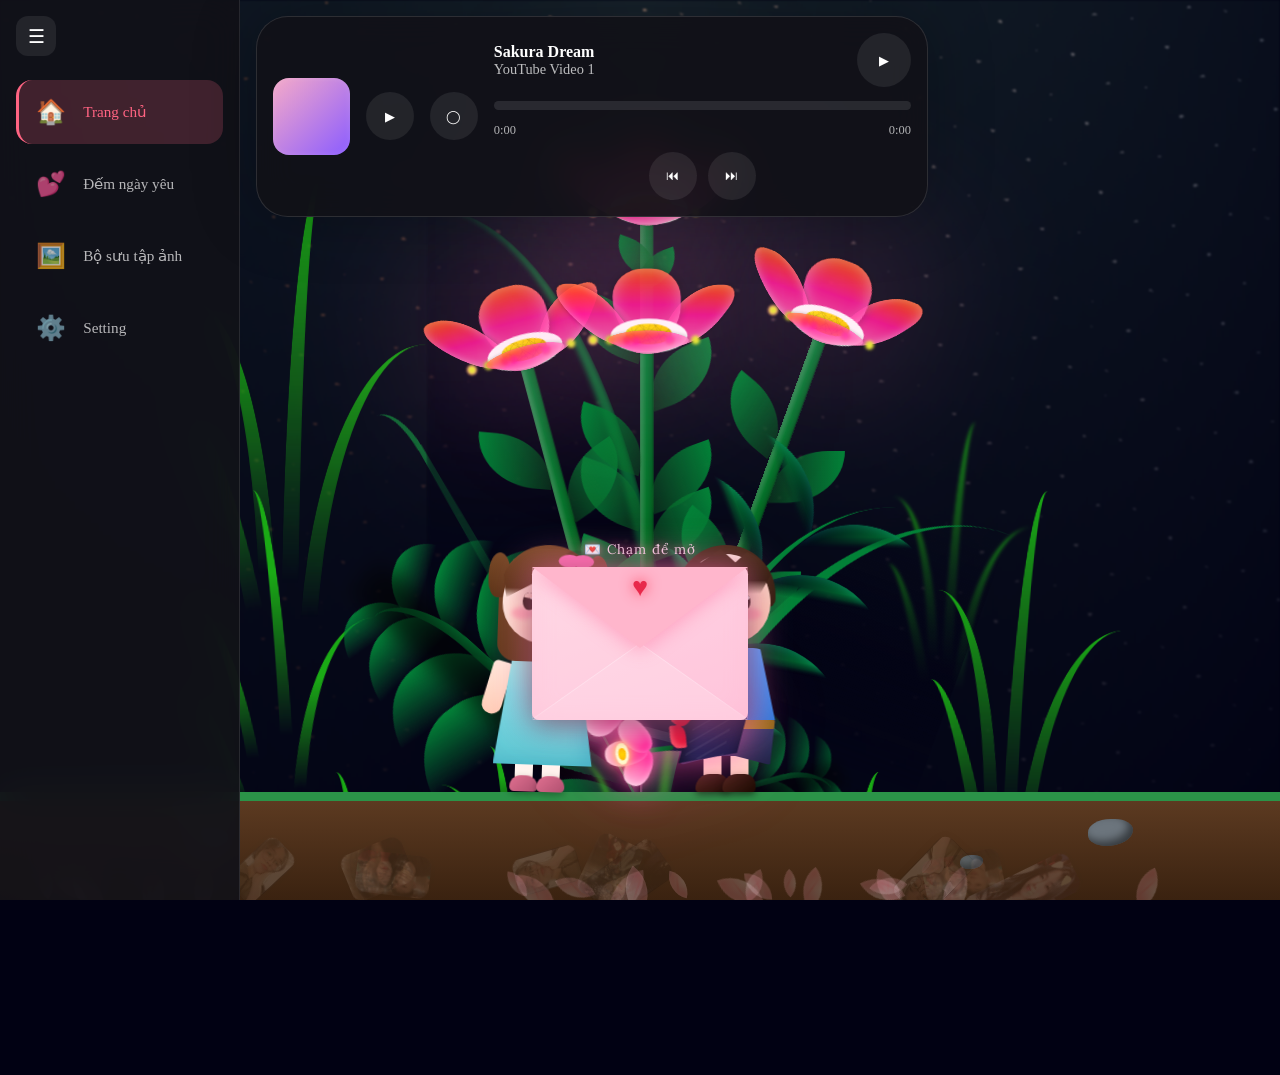
==== commit 7dc68adb: "dashboard" ====
--- a/index.html
+++ b/index.html
@@ -374,6 +374,29 @@
   <!-- ========== CÁNH HOA ĐÀO RƠI ========== -->
   <div class="sakura-container" id="sakuraContainer"></div>
 
+  <!-- ========== DASHBOARD SIDEBAR ========== -->
+  <div class="dashboard-sidebar" id="dashboardSidebar">
+    <button class="dashboard-toggle" id="dashboardToggle" title="Toggle Sidebar">☰</button>
+    <nav class="dashboard-nav">
+      <a href="#home" class="dashboard-item dashboard-item--active" data-section="home">
+        <span class="dashboard-icon">🏠</span>
+        <span class="dashboard-label">Trang chủ</span>
+      </a>
+      <a href="#countdown" class="dashboard-item" data-section="countdown">
+        <span class="dashboard-icon">💕</span>
+        <span class="dashboard-label">Đếm ngày yêu</span>
+      </a>
+      <a href="#gallery" class="dashboard-item" data-section="gallery">
+        <span class="dashboard-icon">🖼️</span>
+        <span class="dashboard-label">Bộ sưu tập ảnh</span>
+      </a>
+      <a href="#settings" class="dashboard-item" data-section="settings">
+        <span class="dashboard-icon">⚙️</span>
+        <span class="dashboard-label">Setting</span>
+      </a>
+    </nav>
+  </div>
+
   <div class="music-player" id="musicPlayer">
     <div class="player-cover" id="playerCover"></div>
     <button class="player-btn player-btn--play-mini" id="playPauseMini" type="button">▶</button>
--- a/style.css
+++ b/style.css
@@ -6,79 +6,152 @@
   box-sizing: border-box;
 }
 
-/* Music player styles */
-.music-player {
+/* (Music player styles moved to bottom section for clarity) */
+
+/* ========== DASHBOARD SIDEBAR ========== */
+.dashboard-sidebar {
   position: fixed;
-  left: 50%;
-  bottom: 24px;
-  transform: translateX(-50%);
-  z-index: 9999;
-  display: flex;
-  align-items: center;
-  gap: 12px;
-  background: rgba(255, 255, 255, 0.04);
-  padding: 10px 14px;
-  border-radius: 12px;
+  left: 0;
+  top: 0;
+  width: 240px;
+  height: 100vh;
+  background: rgba(18, 18, 24, 0.92);
+  border-right: 1px solid rgba(255, 255, 255, 0.1);
+  backdrop-filter: blur(18px);
+  z-index: 400;
+  padding-top: 2rem;
+  overflow-y: auto;
+  transition: width 0.3s ease, margin-left 0.3s ease;
+}
+
+.dashboard-sidebar.collapsed {
+  width: 70px;
+}
+
+.dashboard-sidebar.collapsed .dashboard-label {
+  display: none;
+}
+
+.dashboard-sidebar.collapsed .dashboard-item {
+  justify-content: center;
+  padding: 1rem;
+}
+
+.dashboard-toggle {
+  position: absolute;
+  top: 1rem;
+  left: 1rem;
+  width: 2.5rem;
+  height: 2.5rem;
+  border: none;
+  background: rgba(255, 255, 255, 0.08);
   color: #fff;
-  backdrop-filter: blur(6px) saturate(1.2);
-  transition: all 180ms ease;
-  min-width: 220px;
-}
-.music-player .player-cover {
-  width: 56px;
-  height: 56px;
-  border-radius: 8px;
-  background-size: cover;
-  background-position: center;
-  flex-shrink: 0;
-}
-.music-player .player-btn {
-  background: transparent;
-  border: none;
-  color: inherit;
-  font-size: 16px;
+  border-radius: 0.75rem;
   cursor: pointer;
-}
-
-.music-player--mini {
-  width: clamp(52px, 16vw, 96px) !important;
-  height: clamp(52px, 16vw, 96px) !important;
-  padding: 0 !important;
-  border-radius: 50% !important;
-  left: auto !important;
-  transform: none !important;
-  display: block !important;
-  box-shadow: 0 6px 18px rgba(0,0,0,0.45);
-  overflow: visible;
-}
-.music-player--mini .player-cover {
-  width: 100%;
-  height: 100%;
-  border-radius: 50%;
-}
-.music-player--mini .player-info { display: none !important; }
-.music-player--mini .player-btn--mini-toggle {
-  position: absolute;
-  right: 6px;
-  bottom: 6px;
-  width: 28px;
-  height: 28px;
-  border-radius: 50%;
+  font-size: 1.2rem;
   display: flex;
   align-items: center;
   justify-content: center;
-  background: rgba(0,0,0,0.35);
+  transition: all 0.3s ease;
+  z-index: 10;
+}
+
+.dashboard-toggle:hover {
+  background: rgba(255, 255, 255, 0.15);
+}
+
+.dashboard-nav {
+  display: flex;
+  flex-direction: column;
+  gap: 0.5rem;
+  padding: 0 1rem;
+  margin-top: 3rem;
+}
+
+.dashboard-item {
+  display: flex;
+  align-items: center;
+  gap: 1rem;
+  padding: 1rem 1.2rem;
+  border-radius: 1rem;
+  color: rgba(255, 255, 255, 0.7);
+  text-decoration: none;
+  transition: all 0.3s ease;
+  cursor: pointer;
+  font-weight: 500;
+}
+
+.dashboard-item:hover {
+  background: rgba(255, 255, 255, 0.08);
   color: #fff;
-  z-index: 5;
-}
-
-@media (max-width: 480px) {
-  .music-player { left: 50%; bottom: 12px; padding: 8px 10px; min-width: 180px; }
-  .music-player--mini { right: 12px; bottom: 12px; width: 64px; height: 64px; }
-}
-
-/* ensure toggle button remains tappable */
-.player-btn--mini-toggle { z-index: 99999; }
+}
+
+.dashboard-item--active {
+  background: rgba(255, 100, 130, 0.2);
+  color: #ff6482;
+  border-left: 3px solid #ff6482;
+  padding-left: calc(1.2rem - 3px);
+}
+
+.dashboard-sidebar.collapsed .dashboard-item--active {
+  border-left: none;
+  padding-left: 1rem;
+}
+
+.dashboard-icon {
+  font-size: 1.5rem;
+  display: flex;
+  align-items: center;
+  justify-content: center;
+  width: 2rem;
+  height: 2rem;
+  flex-shrink: 0;
+}
+
+.dashboard-label {
+  font-size: 0.95rem;
+  white-space: nowrap;
+}
+
+.dashboard-sidebar.collapsed .dashboard-nav {
+  margin-top: 4rem;
+}
+
+.dashboard-sidebar.collapsed .dashboard-toggle {
+  width: 2rem;
+  height: 2rem;
+  font-size: 1rem;
+}
+
+@media (max-width: 768px) {
+  .dashboard-sidebar {
+    width: 200px;
+    padding-top: 1.5rem;
+  }
+  .dashboard-sidebar.collapsed {
+    width: 60px;
+  }
+  .dashboard-item {
+    padding: 0.85rem 1rem;
+  }
+}
+
+@media (max-width: 600px) {
+  .dashboard-sidebar {
+    width: 180px;
+  }
+  .dashboard-sidebar.collapsed {
+    width: 55px;
+  }
+  .dashboard-label {
+    font-size: 0.85rem;
+  }
+  .dashboard-icon {
+    font-size: 1.2rem;
+    width: 1.5rem;
+    height: 1.5rem;
+  }
+}
 
 
 html {
@@ -96,6 +169,7 @@
   align-items: flex-end;
   justify-content: center;
   min-height: 100vh;
+  min-height: 100dvh;
   height: 100%;
   background-color: var(--dark-color);
   overflow: hidden;
@@ -150,6 +224,7 @@
 .flowers {
   position: relative;
   transform: scale(0.9);
+  transform-origin: bottom center;
 }
 
 .flower {
@@ -1822,8 +1897,8 @@
   bottom: 12vmin;
   left: 50%;
   transform: translateX(-50%);
-  width: 40vmin;
-  height: 30vmin;
+  width: clamp(120px, 40vmin, 400px);
+  height: clamp(90px, 30vmin, 300px);
   z-index: 150;
   isolation: isolate;
 }
@@ -2711,15 +2786,16 @@
 
 .music-player {
   position: fixed;
-  bottom: 2vmin;
-  left: 50%;
-  transform: translateX(-50%);
-  transform-origin: bottom center;
-  width: min(92vw, 42rem);
+  top: 16px;
+  left: 256px;
+  transform: none;
+  transform-origin: top left;
+  width: min(calc(92vw - 256px), 42rem);
   padding: 1rem;
   display: flex;
   align-items: center;
   gap: 1rem;
+  color: #fff;
   background: rgba(18, 18, 24, 0.94);
   border: 1px solid rgba(255, 255, 255, 0.12);
   border-radius: 2rem;
@@ -2727,24 +2803,35 @@
   backdrop-filter: blur(18px);
   z-index: 500;
   overflow: hidden;
-  position: fixed;
-  padding: 1rem;
-  position: relative;
+  transition: left 0.3s ease, width 0.3s ease;
 }
 
 .music-player--mini {
-  width: 6.4rem;
-  height: 6.4rem;
-  padding: 0;
+  width: clamp(60px, 16vw, 104px) !important;
+  height: clamp(60px, 16vw, 104px) !important;
+  aspect-ratio: 1 / 1 !important;
+  padding: 0 !important;
+  border-radius: 50% !important;
+  transform: none !important;
+  display: grid !important;
+  place-items: center;
+  background: rgba(18, 18, 24, 0.18) !important;
+  border: 1px solid rgba(255, 255, 255, 0.12) !important;
+  box-shadow: 0 10px 30px rgba(0,0,0,0.25);
+  backdrop-filter: blur(18px) !important;
+  overflow: visible;
+  box-sizing: border-box;
+}
+
+.music-player--mini .player-cover {
+  width: 86%;
+  height: 86%;
   border-radius: 50%;
-  justify-content: center;
-  overflow: hidden;
-}
-
-.music-player--mini .player-cover {
-  width: 100%;
-  height: 100%;
-  border-radius: 50%;
+  background: radial-gradient(circle at 30% 30%, rgba(255,255,255,0.18), transparent 18%),
+              radial-gradient(circle at 70% 70%, rgba(255,255,255,0.08), transparent 14%),
+              radial-gradient(circle, rgba(255,255,255,0.04) 0%, rgba(255,255,255,0.02) 16%, transparent 18%),
+              linear-gradient(135deg, #7842ff 0%, #ff6cb2 45%, #ff7070 100%);
+  box-shadow: inset 0 0 0.4rem rgba(0,0,0,0.16);
 }
 
 .music-player--mini .player-info,
@@ -2752,7 +2839,7 @@
 .music-player--mini .player-actions,
 .music-player--mini .player-time,
 .music-player--mini .player-progress {
-  display: none;
+  display: none !important;
 }
 
 .music-player--mini .player-btn--play-mini {
@@ -2763,9 +2850,9 @@
   width: 100%;
   height: 100%;
   border-radius: 50%;
-  background: rgba(0,0,0,0.2);
+  background: rgba(0,0,0,0.16);
   color: #fff;
-  font-size: 1.5rem;
+  font-size: 1.3rem;
   cursor: pointer;
   z-index: 2;
 }
@@ -2780,10 +2867,7 @@
 }
 
 .music-player--mini .player-btn--mini-toggle {
-  position: absolute;
-  top: 0.55rem;
-  right: 0.55rem;
-  z-index: 4;
+  display: none !important;
 }
 
 .player-cover {
@@ -2884,6 +2968,7 @@
 
 @media screen and (max-width: 768px) {
   .music-player {
+    top: auto;
     bottom: 1.5rem;
     left: 50%;
     transform: translateX(-50%);
@@ -2916,14 +3001,48 @@
 }
 
 /* =====================================================
-   RESPONSIVE MOBILE
+   RESPONSIVE
    ===================================================== */
+
+/* ─── Màn hình lớn (≥ 1200px) ─── */
+@media screen and (min-width: 1200px) {
+  .flowers {
+    transform: scale(0.95);
+    transform-origin: bottom center;
+  }
+  .scene-characters {
+    width: clamp(200px, 35vmin, 500px);
+    height: clamp(150px, 26vmin, 380px);
+  }
+  .love-letter-wrap {
+    bottom: 20vmin;
+  }
+}
+
+/* ─── Trung bình (769px - 1024px) ─── */
+@media screen and (min-width: 769px) and (max-width: 1024px) {
+  .flowers {
+    transform: scale(0.8);
+    transform-origin: bottom center;
+  }
+  .scene-characters {
+    width: clamp(130px, 38vmin, 350px);
+    height: clamp(100px, 28vmin, 280px);
+  }
+  .love-letter-wrap {
+    bottom: 16vmin;
+  }
+  .envelope {
+    width: 22vmin;
+    height: 15vmin;
+  }
+}
 
 /* ─── Tablet & Mobile landscape (≤ 768px) ─── */
 @media screen and (max-width: 768px) {
-  /* Scale toàn bộ cảnh hoa lên cho mobile */
+  /* Tỉ lệ cảnh hoa nhỏ lại cho mobile để vừa màn hình dọc */
   .flowers {
-    transform: scale(1.6);
+    transform: scale(0.65);
     transform-origin: bottom center;
   }
 
@@ -2935,8 +3054,8 @@
   /* Nhân vật chibi lớn hơn */
   .scene-characters {
     bottom: 10vmax;
-    width: 55vw;
-    height: 25vmax;
+    width: clamp(140px, 55vw, 350px);
+    height: clamp(80px, 25vmax, 280px);
   }
 
   /* Phong bì lớn hơn */
@@ -3038,7 +3157,7 @@
 @media screen and (max-width: 480px) {
   /* Scale hoa lớn hơn nữa */
   .flowers {
-    transform: scale(2);
+    transform: scale(1.6);
     transform-origin: bottom center;
   }
 
@@ -3050,8 +3169,8 @@
   /* Nhân vật */
   .scene-characters {
     bottom: 8vmax;
-    width: 60vw;
-    height: 22vmax;
+    width: clamp(120px, 60vw, 300px);
+    height: clamp(70px, 22vmax, 220px);
   }
 
   /* Phong bì */
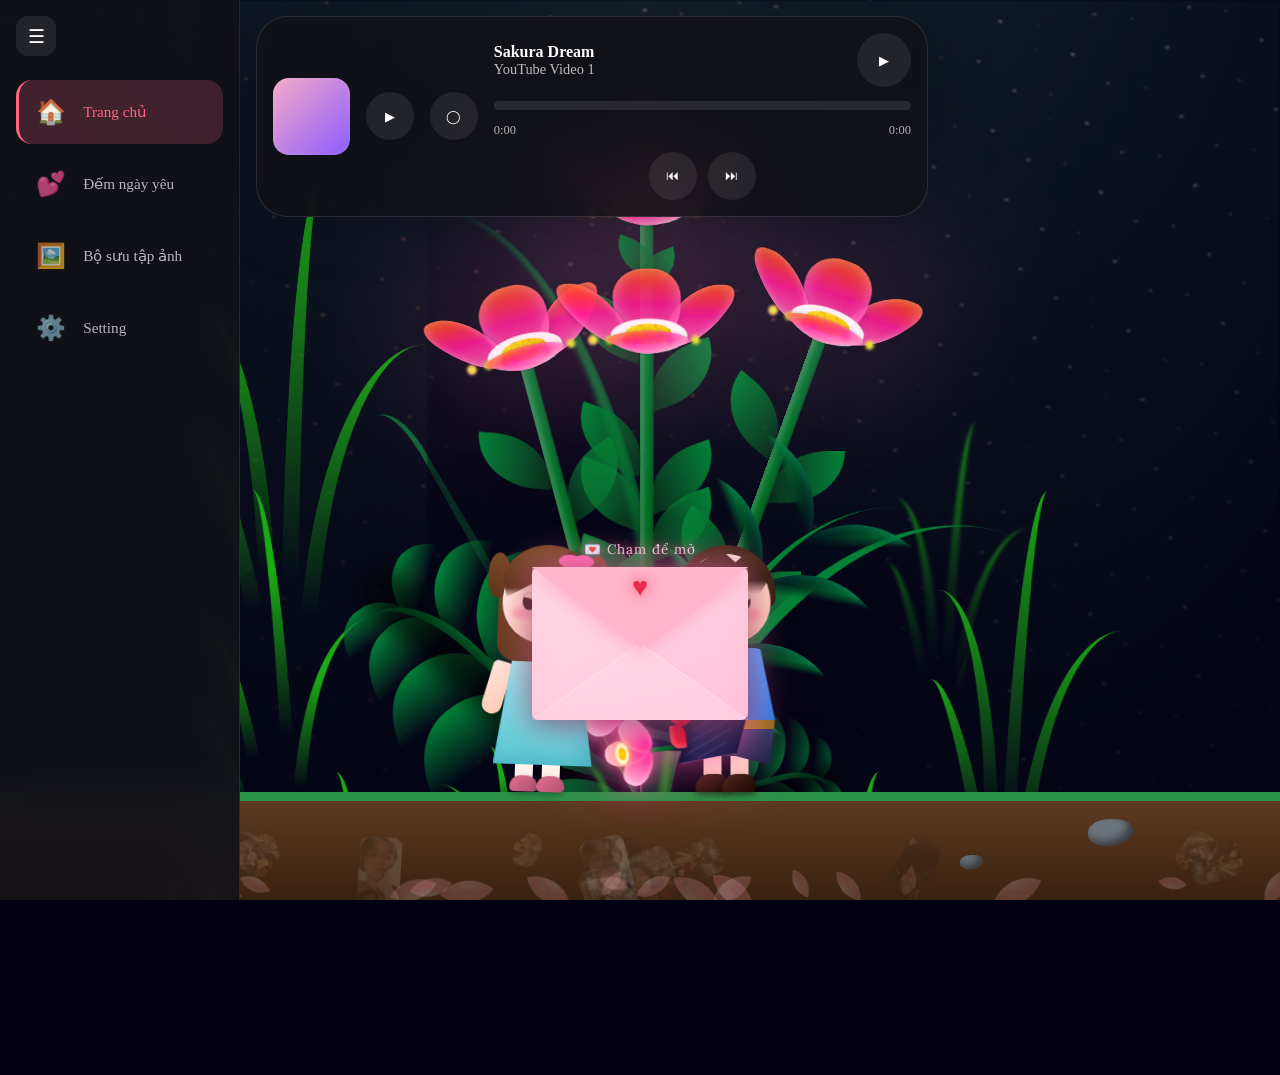
==== commit 01ec8039: "dashboard time love" ====
--- a/index.html
+++ b/index.html
@@ -378,11 +378,11 @@
   <div class="dashboard-sidebar" id="dashboardSidebar">
     <button class="dashboard-toggle" id="dashboardToggle" title="Toggle Sidebar">☰</button>
     <nav class="dashboard-nav">
-      <a href="#home" class="dashboard-item dashboard-item--active" data-section="home">
+      <a href="index.html" class="dashboard-item dashboard-item--active" data-section="home">
         <span class="dashboard-icon">🏠</span>
         <span class="dashboard-label">Trang chủ</span>
       </a>
-      <a href="#countdown" class="dashboard-item" data-section="countdown">
+      <a href="kyniem.html" class="dashboard-item" data-section="countdown">
         <span class="dashboard-icon">💕</span>
         <span class="dashboard-label">Đếm ngày yêu</span>
       </a>
--- a/style.css
+++ b/style.css
@@ -3336,3 +3336,160 @@
   }
 }
 
+
+/* ========== LOVE COUNTER ========== */
+.love-counter-wrap {
+  position: absolute;
+  top: 50%;
+  left: calc(50% + 120px); /* offset by sidebar */
+  transform: translate(-50%, -50%);
+  display: flex;
+  flex-direction: column;
+  align-items: center;
+  gap: 2.5rem;
+  background: rgba(18, 18, 24, 0.6);
+  padding: 3rem 4rem;
+  border-radius: 2rem;
+  border: 1px solid rgba(255, 255, 255, 0.1);
+  box-shadow: 0 0 50px rgba(255, 100, 130, 0.15);
+  backdrop-filter: blur(20px);
+  z-index: 100;
+  color: #fff;
+}
+
+.love-title {
+  font-family: 'Dancing Script', cursive;
+  font-size: 3.5rem;
+  color: #ffb4cd;
+  text-shadow: 0 0 15px rgba(255, 100, 130, 0.5);
+  margin: 0;
+}
+
+.couple-avatars {
+  display: flex;
+  align-items: center;
+  gap: 2rem;
+}
+
+.avatar {
+  width: 120px;
+  height: 120px;
+  border-radius: 50%;
+  overflow: hidden;
+  border: 4px solid #ffb4cd;
+  box-shadow: 0 0 20px rgba(255, 180, 205, 0.4);
+  background: rgba(255,255,255,0.1);
+}
+
+.avatar img {
+  width: 100%;
+  height: 100%;
+  object-fit: cover;
+}
+
+.heart-beat {
+  font-size: 4rem;
+  animation: heartbeat 1.2s infinite;
+  filter: drop-shadow(0 0 10px rgba(255, 0, 100, 0.5));
+}
+
+@keyframes heartbeat {
+  0% { transform: scale(1); }
+  15% { transform: scale(1.3); }
+  30% { transform: scale(1); }
+  45% { transform: scale(1.3); }
+  60% { transform: scale(1); }
+  100% { transform: scale(1); }
+}
+
+.time-blocks {
+  display: flex;
+  gap: 1.5rem;
+}
+
+.time-block {
+  display: flex;
+  flex-direction: column;
+  align-items: center;
+  background: rgba(255, 255, 255, 0.08);
+  padding: 1.5rem;
+  border-radius: 1.5rem;
+  min-width: 100px;
+  border: 1px solid rgba(255, 255, 255, 0.15);
+}
+
+.time-value {
+  font-family: 'Inter', sans-serif;
+  font-weight: 800;
+  font-size: 3rem;
+  background: linear-gradient(135deg, #ffb4cd, #fff);
+  -webkit-background-clip: text;
+  -webkit-text-fill-color: transparent;
+  line-height: 1;
+}
+
+.time-label {
+  font-family: 'Inter', sans-serif;
+  font-size: 0.9rem;
+  text-transform: uppercase;
+  letter-spacing: 2px;
+  color: rgba(255, 255, 255, 0.7);
+  margin-top: 0.5rem;
+}
+
+.start-date-text {
+  font-family: 'Lora', serif;
+  font-style: italic;
+  color: rgba(255, 255, 255, 0.6);
+  font-size: 1.1rem;
+}
+
+@media screen and (max-width: 768px) {
+  .love-counter-wrap {
+    left: 50%;
+    width: 92%;
+    padding: 2rem 1rem;
+    gap: 1.5rem;
+  }
+  .dashboard-sidebar:not(.collapsed) ~ .love-counter-wrap {
+    display: none; /* Hide when sidebar is open on mobile */
+  }
+  .time-blocks {
+    gap: 0.8rem;
+    flex-wrap: wrap;
+    justify-content: center;
+  }
+  .time-block {
+    min-width: 65px;
+    padding: 1rem 0.5rem;
+  }
+  .time-value {
+    font-size: 1.8rem;
+  }
+  .time-label {
+    font-size: 0.7rem;
+  }
+  .love-title {
+    font-size: 2.2rem;
+  }
+  .avatar {
+    width: 70px;
+    height: 70px;
+    border-width: 3px;
+  }
+  .heart-beat {
+    font-size: 2rem;
+  }
+  .couple-avatars {
+    gap: 1rem;
+  }
+}
+
+@media screen and (max-width: 400px) {
+  .time-block {
+    min-width: calc(50% - 1rem); /* 2x2 grid on very small screens */
+  }
+  .love-title {
+    font-size: 1.8rem;
+  }
+}
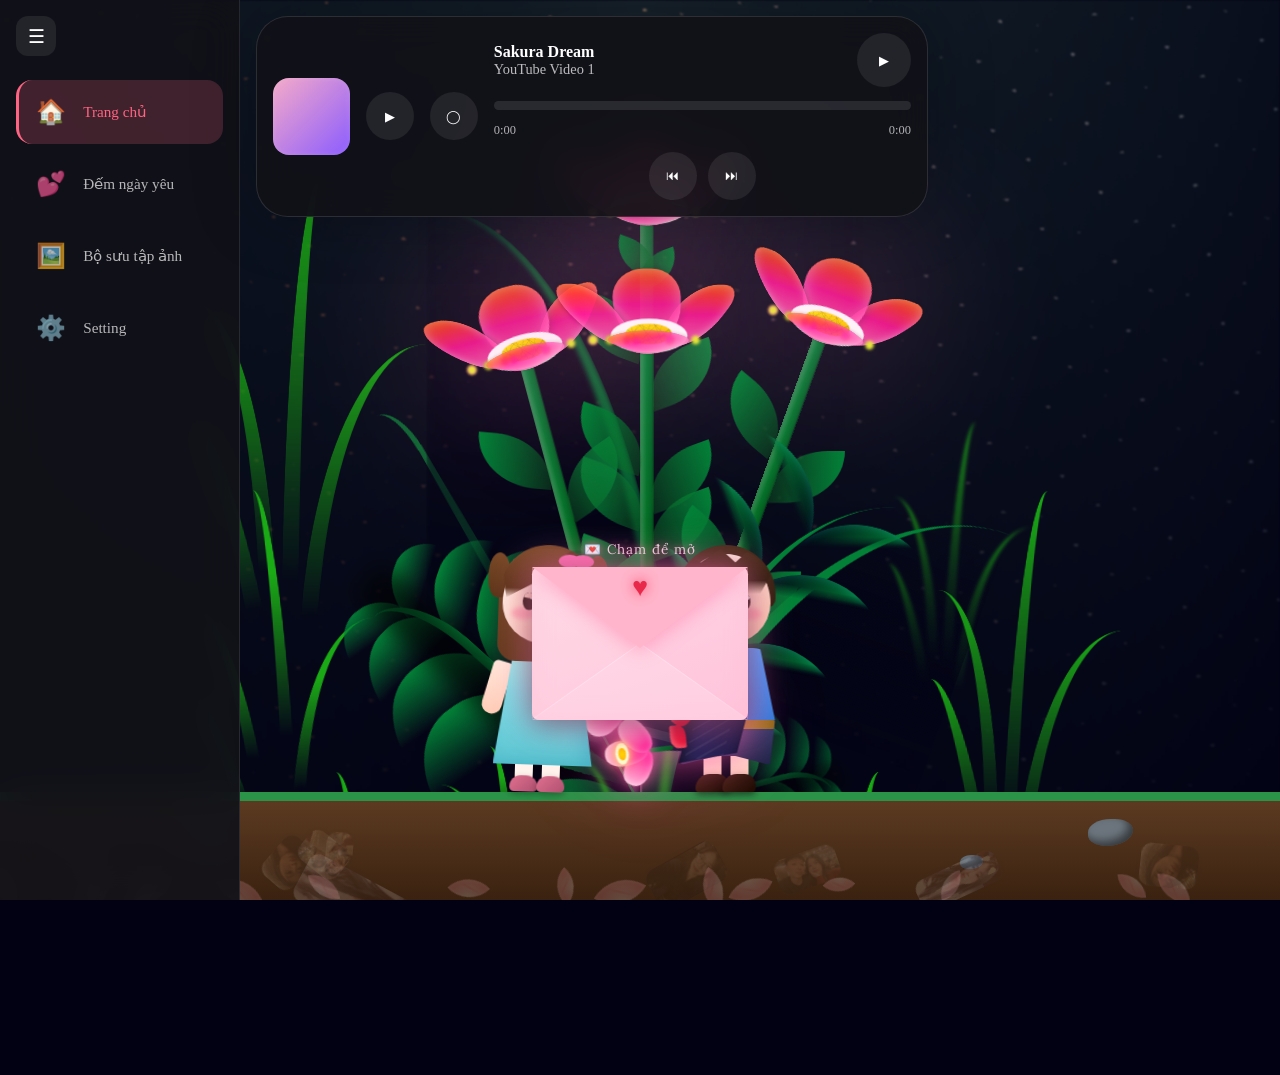
==== commit a9ed1c57: "galley" ====
--- a/index.html
+++ b/index.html
@@ -386,7 +386,7 @@
         <span class="dashboard-icon">💕</span>
         <span class="dashboard-label">Đếm ngày yêu</span>
       </a>
-      <a href="#gallery" class="dashboard-item" data-section="gallery">
+      <a href="gallery.html" class="dashboard-item" data-section="gallery">
         <span class="dashboard-icon">🖼️</span>
         <span class="dashboard-label">Bộ sưu tập ảnh</span>
       </a>
--- a/style.css
+++ b/style.css
@@ -2689,6 +2689,8 @@
   animation:
     sakura-fall var(--pd) var(--delay) ease-in forwards,
     sakura-sway var(--pd) var(--delay) ease-in-out infinite;
+  will-change: transform, opacity;
+  transform: translate3d(0, 0, 0);
 }
 
 .sakura-petal::before {
@@ -2727,6 +2729,8 @@
   top: -12vmin;
   width: clamp(3.5vmin, var(--img-size), 10vw);
   max-width: 8rem;
+  will-change: transform, opacity;
+  transform: translate3d(0, 0, 0);
   opacity: 0;
   pointer-events: none;
   animation:
@@ -2752,6 +2756,23 @@
 
   .falling-image img {
     border-radius: 1vmin;
+  }
+
+  /* ========== TỐI ƯU HÓA HIỆU NĂNG CHO MOBILE ========== */
+  /* Tắt hiệu ứng blur bao phủ toàn màn hình */
+  .night {
+    filter: none !important; 
+  }
+  
+  /* Giảm đổ bóng và tắt animation chớp nháy của bó hoa */
+  .bouquet-glowing {
+    filter: drop-shadow(0 0 1vmin rgba(255,100,180,0.5)) !important;
+    animation: none !important;
+  }
+  
+  /* Giảm độ nặng của bóng đổ phong thư */
+  .envelope {
+    filter: drop-shadow(0 0 1vmin rgba(255,120,180,0.4)) !important;
   }
 }
 
@@ -3493,3 +3514,683 @@
     font-size: 1.8rem;
   }
 }
+
+/* ========== GALLERY STYLES ========== */
+.gallery-container {
+  position: fixed;
+  top: 0;
+  left: 240px;
+  right: 0;
+  bottom: 0;
+  width: calc(100% - 240px);
+  height: 100vh;
+  overflow-y: auto;
+  padding: 3rem 2rem;
+  background: rgba(18, 18, 24, 0.8);
+  z-index: 10;
+}
+
+.gallery-header {
+  text-align: center;
+  margin-bottom: 3rem;
+}
+
+.gallery-title {
+  font-family: 'Dancing Script', cursive;
+  font-size: 3rem;
+  color: #ffb4cd;
+  text-shadow: 0 0 15px rgba(255, 100, 130, 0.5);
+  margin: 0 0 0.5rem;
+}
+
+.gallery-subtitle {
+  font-family: 'Lora', serif;
+  font-size: 1.1rem;
+  color: rgba(255, 255, 255, 0.7);
+  font-style: italic;
+}
+
+.gallery-filters {
+  display: flex;
+  gap: 1rem;
+  justify-content: center;
+  margin-bottom: 2rem;
+  flex-wrap: wrap;
+}
+
+.filter-btn {
+  padding: 0.7rem 1.5rem;
+  border: 2px solid rgba(255, 255, 255, 0.3);
+  background: transparent;
+  color: rgba(255, 255, 255, 0.7);
+  border-radius: 2rem;
+  cursor: pointer;
+  font-weight: 500;
+  transition: all 0.3s ease;
+  font-family: 'Inter', sans-serif;
+}
+
+.filter-btn:hover {
+  border-color: #ffb4cd;
+  color: #fff;
+}
+
+.filter-btn--active {
+  background: rgba(255, 100, 130, 0.3);
+  border-color: #ffb4cd;
+  color: #ffb4cd;
+  box-shadow: 0 0 15px rgba(255, 100, 130, 0.3);
+}
+
+.gallery-grid {
+  display: grid;
+  grid-template-columns: repeat(auto-fill, minmax(250px, 1fr));
+  gap: 1.5rem;
+  max-width: 1400px;
+  margin: 0 auto;
+}
+
+.gallery-item {
+  position: relative;
+  overflow: hidden;
+  border-radius: 1.5rem;
+  aspect-ratio: 4 / 3;
+  cursor: pointer;
+  group/item;
+  border: 2px solid rgba(255, 255, 255, 0.1);
+}
+
+.gallery-image {
+  width: 100%;
+  height: 100%;
+  object-fit: cover;
+  transition: transform 0.3s ease, filter 0.3s ease;
+}
+
+.gallery-item:hover .gallery-image {
+  transform: scale(1.1);
+  filter: brightness(0.7);
+}
+
+.gallery-overlay {
+  position: absolute;
+  inset: 0;
+  background: rgba(0, 0, 0, 0.5);
+  display: flex;
+  flex-direction: column;
+  justify-content: center;
+  align-items: center;
+  gap: 1rem;
+  opacity: 0;
+  transition: opacity 0.3s ease;
+}
+
+.gallery-item:hover .gallery-overlay {
+  opacity: 1;
+}
+
+.gallery-title-overlay {
+  color: #fff;
+  font-size: 1.1rem;
+  font-weight: 600;
+  text-align: center;
+  font-family: 'Inter', sans-serif;
+}
+
+.gallery-view-btn {
+  padding: 0.6rem 1.5rem;
+  background: #ffb4cd;
+  border: none;
+  border-radius: 0.5rem;
+  color: #010113;
+  font-weight: 600;
+  cursor: pointer;
+  transition: all 0.3s ease;
+}
+
+.gallery-view-btn:hover {
+  background: #fff;
+  transform: scale(1.05);
+}
+
+/* ========== LIGHTBOX STYLES ========== */
+.lightbox {
+  position: fixed;
+  inset: 0;
+  z-index: 1000;
+  display: none;
+  opacity: 0;
+  transition: opacity 0.3s ease;
+}
+
+.lightbox--active {
+  display: flex;
+  opacity: 1;
+}
+
+.lightbox-overlay {
+  position: fixed;
+  inset: 0;
+  background: rgba(0, 0, 0, 0.9);
+  backdrop-filter: blur(5px);
+}
+
+.lightbox-content {
+  position: relative;
+  z-index: 1001;
+  display: flex;
+  flex-direction: column;
+  align-items: center;
+  justify-content: center;
+  width: 100%;
+  height: 100%;
+  gap: 1.5rem;
+}
+
+.lightbox-close {
+  position: absolute;
+  top: 2rem;
+  right: 2rem;
+  width: 3rem;
+  height: 3rem;
+  background: rgba(255, 255, 255, 0.1);
+  border: 2px solid rgba(255, 255, 255, 0.3);
+  color: #fff;
+  border-radius: 50%;
+  font-size: 1.8rem;
+  cursor: pointer;
+  transition: all 0.3s ease;
+  z-index: 1002;
+}
+
+.lightbox-close:hover {
+  background: rgba(255, 100, 130, 0.3);
+  border-color: #ffb4cd;
+  color: #ffb4cd;
+}
+
+.lightbox-image-container {
+  max-width: 90vw;
+  max-height: 85vh;
+  display: flex;
+  align-items: center;
+  justify-content: center;
+}
+
+.lightbox-image {
+  max-width: 100%;
+  max-height: 100%;
+  border-radius: 1rem;
+  box-shadow: 0 0 30px rgba(255, 100, 130, 0.3);
+  animation: fadeIn 0.3s ease;
+}
+
+@keyframes fadeIn {
+  from {
+    opacity: 0;
+    transform: scale(0.95);
+  }
+  to {
+    opacity: 1;
+    transform: scale(1);
+  }
+}
+
+.lightbox-controls {
+  display: flex;
+  gap: 2rem;
+  z-index: 1002;
+}
+
+.lightbox-btn {
+  width: 3rem;
+  height: 3rem;
+  border-radius: 50%;
+  background: rgba(255, 100, 130, 0.2);
+  border: 2px solid #ffb4cd;
+  color: #ffb4cd;
+  font-size: 1.5rem;
+  cursor: pointer;
+  transition: all 0.3s ease;
+  display: flex;
+  align-items: center;
+  justify-content: center;
+}
+
+.lightbox-btn:hover {
+  background: rgba(255, 100, 130, 0.4);
+  transform: scale(1.1);
+}
+
+.lightbox-counter {
+  color: rgba(255, 255, 255, 0.7);
+  font-size: 1rem;
+  font-family: 'Inter', sans-serif;
+  z-index: 1002;
+}
+
+/* ========== GALLERY RESPONSIVE ========== */
+@media screen and (max-width: 768px) {
+  .gallery-container {
+    left: 0;
+    width: 100%;
+  }
+
+  .dashboard-sidebar:not(.collapsed) ~ .gallery-container {
+    display: none;
+  }
+
+  .gallery-title {
+    font-size: 2rem;
+  }
+
+  .gallery-subtitle {
+    font-size: 0.95rem;
+  }
+
+  .gallery-grid {
+    grid-template-columns: repeat(auto-fill, minmax(180px, 1fr));
+    gap: 1rem;
+    padding: 0 1rem;
+  }
+
+  .lightbox-close {
+    width: 2.5rem;
+    height: 2.5rem;
+    font-size: 1.5rem;
+    top: 1rem;
+    right: 1rem;
+  }
+
+  .lightbox-image-container {
+    max-width: 95vw;
+    max-height: 70vh;
+  }
+
+  .lightbox-controls {
+    gap: 1rem;
+  }
+
+  .lightbox-btn {
+    width: 2.5rem;
+    height: 2.5rem;
+    font-size: 1.2rem;
+  }
+}
+
+@media screen and (max-width: 480px) {
+  .gallery-title {
+    font-size: 1.5rem;
+  }
+
+  .gallery-grid {
+    grid-template-columns: repeat(auto-fill, minmax(140px, 1fr));
+    gap: 0.8rem;
+  }
+
+  .filter-btn {
+    padding: 0.5rem 1rem;
+    font-size: 0.85rem;
+  }
+
+  .lightbox-image-container {
+    max-width: 98vw;
+    max-height: 60vh;
+  }
+
+  .lightbox-btn {
+    width: 2rem;
+    height: 2rem;
+    font-size: 1rem;
+  }
+
+  .lightbox-counter {
+    font-size: 0.9rem;
+  }
+}
+
+/* ========== GALLERY DATE BADGE ========== */
+.gallery-date-badge {
+  position: absolute;
+  top: 0.5rem;
+  right: 0.5rem;
+  background: rgba(255, 100, 130, 0.9);
+  color: #fff;
+  padding: 0.4rem 0.8rem;
+  border-radius: 0.8rem;
+  font-size: 0.8rem;
+  font-weight: 600;
+  z-index: 5;
+  backdrop-filter: blur(10px);
+  box-shadow: 0 0 10px rgba(255, 100, 130, 0.4);
+}
+
+/* ========== VIEW TOGGLE BUTTONS ========== */
+.view-toggle {
+  display: flex;
+  gap: 0.8rem;
+  justify-content: center;
+  margin: 1.5rem 0 2rem;
+}
+
+.view-btn {
+  padding: 0.6rem 1.2rem;
+  border: 2px solid rgba(255, 255, 255, 0.3);
+  background: transparent;
+  color: rgba(255, 255, 255, 0.7);
+  border-radius: 1.5rem;
+  cursor: pointer;
+  font-weight: 500;
+  transition: all 0.3s ease;
+  font-family: 'Inter', sans-serif;
+  font-size: 0.95rem;
+}
+
+.view-btn:hover {
+  border-color: #ffb4cd;
+  color: #fff;
+}
+
+.view-btn--active {
+  background: rgba(255, 100, 130, 0.3);
+  border-color: #ffb4cd;
+  color: #ffb4cd;
+  box-shadow: 0 0 15px rgba(255, 100, 130, 0.3);
+}
+
+/* ========== TIMELINE STYLES ========== */
+.timeline-container {
+  max-width: 1000px;
+  margin: 2rem auto;
+  padding: 0 2rem;
+}
+
+.timeline-content {
+  position: relative;
+  padding: 2rem 0;
+}
+
+.timeline-content::before {
+  content: '';
+  position: absolute;
+  left: 50%;
+  transform: translateX(-50%);
+  width: 3px;
+  height: 100%;
+  background: linear-gradient(to bottom, #ffb4cd, rgba(255, 180, 205, 0.3));
+  top: 0;
+  border-radius: 2px;
+  box-shadow: 0 0 10px rgba(255, 180, 205, 0.4);
+}
+
+.timeline-item {
+  display: flex;
+  margin-bottom: 3rem;
+  position: relative;
+  animation: fadeInUp 0.6s ease forwards;
+}
+
+.timeline-item:nth-child(1) {
+  animation-delay: 0.1s;
+}
+.timeline-item:nth-child(2) {
+  animation-delay: 0.2s;
+}
+.timeline-item:nth-child(3) {
+  animation-delay: 0.3s;
+}
+.timeline-item:nth-child(4) {
+  animation-delay: 0.4s;
+}
+.timeline-item:nth-child(5) {
+  animation-delay: 0.5s;
+}
+.timeline-item:nth-child(n+6) {
+  animation-delay: 0.6s;
+}
+
+@keyframes fadeInUp {
+  from {
+    opacity: 0;
+    transform: translateY(20px);
+  }
+  to {
+    opacity: 1;
+    transform: translateY(0);
+  }
+}
+
+.timeline-item--left {
+  justify-content: flex-end;
+  width: 50%;
+  padding-right: 3rem;
+}
+
+.timeline-item--right {
+  justify-content: flex-start;
+  margin-left: 50%;
+  width: 50%;
+  padding-left: 3rem;
+}
+
+.timeline-dot {
+  position: absolute;
+  left: 50%;
+  transform: translateX(-50%);
+  width: 1.5rem;
+  height: 1.5rem;
+  background: #ffb4cd;
+  border: 3px solid rgba(18, 18, 24, 0.8);
+  border-radius: 50%;
+  z-index: 10;
+  top: 1rem;
+  box-shadow: 0 0 20px rgba(255, 180, 205, 0.6),
+              inset 0 0 8px rgba(255, 255, 255, 0.4);
+}
+
+.timeline-dot::after {
+  content: '';
+  position: absolute;
+  inset: -0.3rem;
+  border-radius: 50%;
+  background: radial-gradient(circle, rgba(255, 180, 205, 0.4), transparent);
+  animation: pulseTimeline 2s infinite;
+}
+
+@keyframes pulseTimeline {
+  0%, 100% {
+    transform: scale(1);
+    opacity: 0.8;
+  }
+  50% {
+    transform: scale(1.3);
+    opacity: 0;
+  }
+}
+
+.timeline-date {
+  position: absolute;
+  left: 50%;
+  transform: translateX(-50%);
+  background: rgba(255, 100, 130, 0.2);
+  border: 2px solid #ffb4cd;
+  color: #ffb4cd;
+  padding: 0.4rem 0.8rem;
+  border-radius: 1rem;
+  font-weight: 600;
+  font-size: 0.85rem;
+  white-space: nowrap;
+  top: 3.5rem;
+  z-index: 5;
+  backdrop-filter: blur(10px);
+  box-shadow: 0 0 10px rgba(255, 100, 130, 0.3);
+}
+
+.timeline-image-card {
+  background: rgba(255, 255, 255, 0.05);
+  border: 2px solid rgba(255, 180, 205, 0.3);
+  border-radius: 1.5rem;
+  overflow: hidden;
+  transition: all 0.3s ease;
+  cursor: pointer;
+  backdrop-filter: blur(10px);
+  box-shadow: 0 8px 32px rgba(0, 0, 0, 0.1);
+}
+
+.timeline-image-card:hover {
+  border-color: #ffb4cd;
+  box-shadow: 0 8px 32px rgba(255, 180, 205, 0.2),
+              0 0 20px rgba(255, 180, 205, 0.3);
+  transform: translateY(-5px);
+}
+
+.timeline-image {
+  width: 100%;
+  height: 250px;
+  object-fit: cover;
+  transition: transform 0.3s ease, filter 0.3s ease;
+}
+
+.timeline-image-card:hover .timeline-image {
+  transform: scale(1.05);
+  filter: brightness(1.1);
+}
+
+.timeline-title {
+  padding: 1rem;
+  color: #fff;
+  text-align: center;
+  font-weight: 600;
+  font-family: 'Inter', sans-serif;
+  margin: 0;
+  border-top: 1px solid rgba(255, 180, 205, 0.2);
+}
+
+.timeline-view-btn {
+  width: 100%;
+  padding: 0.8rem;
+  background: linear-gradient(135deg, rgba(255, 180, 205, 0.3), rgba(255, 100, 130, 0.3));
+  border: 1px solid #ffb4cd;
+  color: #ffb4cd;
+  font-weight: 600;
+  cursor: pointer;
+  transition: all 0.3s ease;
+  font-family: 'Inter', sans-serif;
+}
+
+.timeline-view-btn:hover {
+  background: linear-gradient(135deg, #ffb4cd, #ff6482);
+  color: #010113;
+}
+
+/* ========== TIMELINE CONNECTING STRING ========== */
+.timeline-item--left .timeline-image-card::after,
+.timeline-item--right .timeline-image-card::before {
+  content: '';
+  position: absolute;
+  top: 50%;
+  width: 3rem;
+  height: 2px;
+  background: linear-gradient(to right, #ffb4cd, transparent);
+  z-index: -1;
+}
+
+.timeline-item--left .timeline-image-card::after {
+  right: -3rem;
+  transform: translateY(-50%);
+  background: linear-gradient(to right, transparent, #ffb4cd);
+}
+
+.timeline-item--right .timeline-image-card::before {
+  left: -3rem;
+  transform: translateY(-50%);
+  background: linear-gradient(to right, #ffb4cd, transparent);
+}
+
+.timeline-image-card {
+  position: relative;
+}
+
+/* ========== TIMELINE RESPONSIVE ========== */
+@media screen and (max-width: 768px) {
+  .timeline-content::before {
+    left: 1.5rem;
+  }
+
+  .timeline-item--left,
+  .timeline-item--right {
+    width: 100%;
+    margin-left: 0;
+    padding-left: 4rem;
+    padding-right: 0;
+    justify-content: flex-start;
+  }
+
+  .timeline-dot {
+    left: 1.5rem;
+  }
+
+  .timeline-date {
+    left: 1.5rem;
+    transform: translateX(-50%);
+  }
+
+  .timeline-image-card {
+    min-width: 200px;
+  }
+
+  .timeline-image {
+    height: 200px;
+  }
+
+  .timeline-item--left .timeline-image-card::after,
+  .timeline-item--right .timeline-image-card::before {
+    display: none;
+  }
+
+  .view-toggle {
+    gap: 0.5rem;
+  }
+
+  .view-btn {
+    padding: 0.5rem 1rem;
+    font-size: 0.85rem;
+  }
+}
+
+@media screen and (max-width: 480px) {
+  .timeline-container {
+    padding: 0 1rem;
+  }
+
+  .timeline-content::before {
+    left: 1rem;
+  }
+
+  .timeline-dot {
+    left: 1rem;
+    width: 1.2rem;
+    height: 1.2rem;
+    border-width: 2px;
+  }
+
+  .timeline-date {
+    left: 1rem;
+    font-size: 0.75rem;
+    padding: 0.3rem 0.6rem;
+  }
+
+  .timeline-image {
+    height: 150px;
+  }
+
+  .timeline-title {
+    padding: 0.8rem;
+    font-size: 0.9rem;
+  }
+
+  .timeline-view-btn {
+    padding: 0.6rem;
+    font-size: 0.85rem;
+  }
+}
